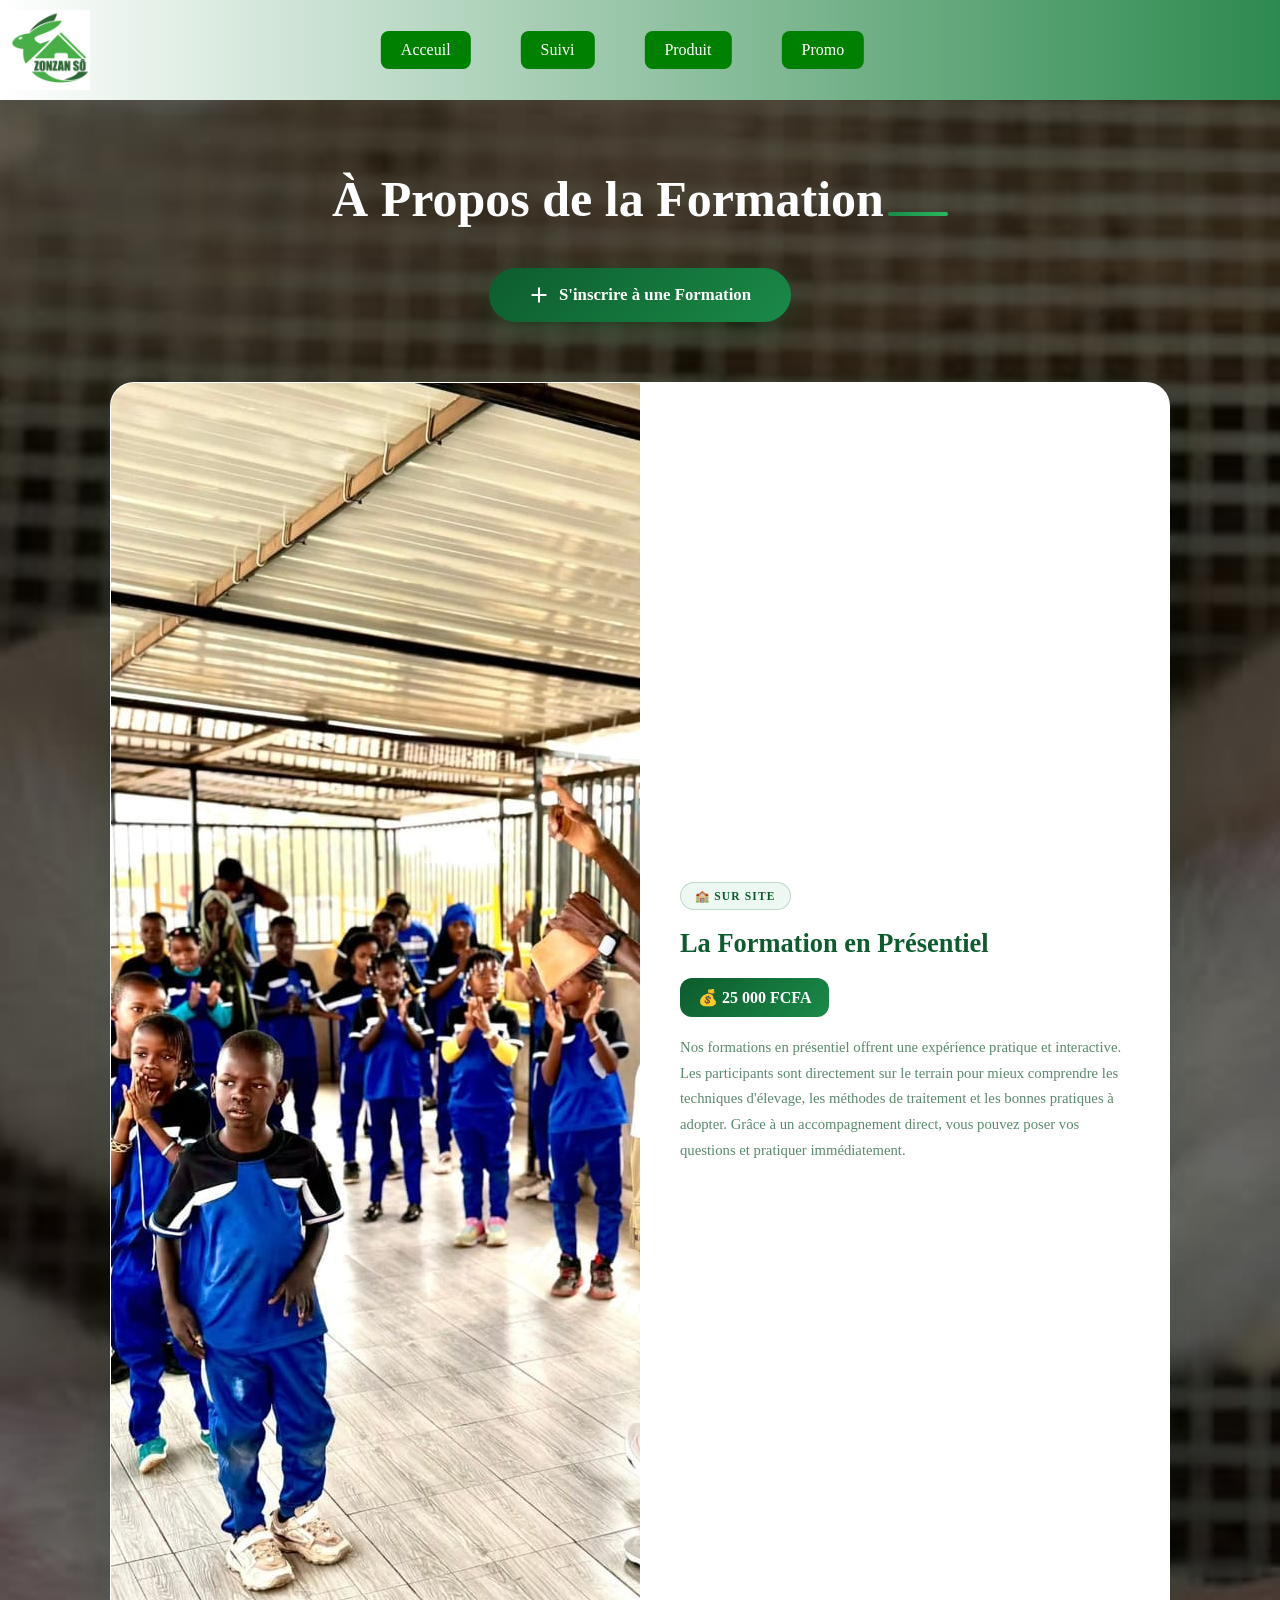
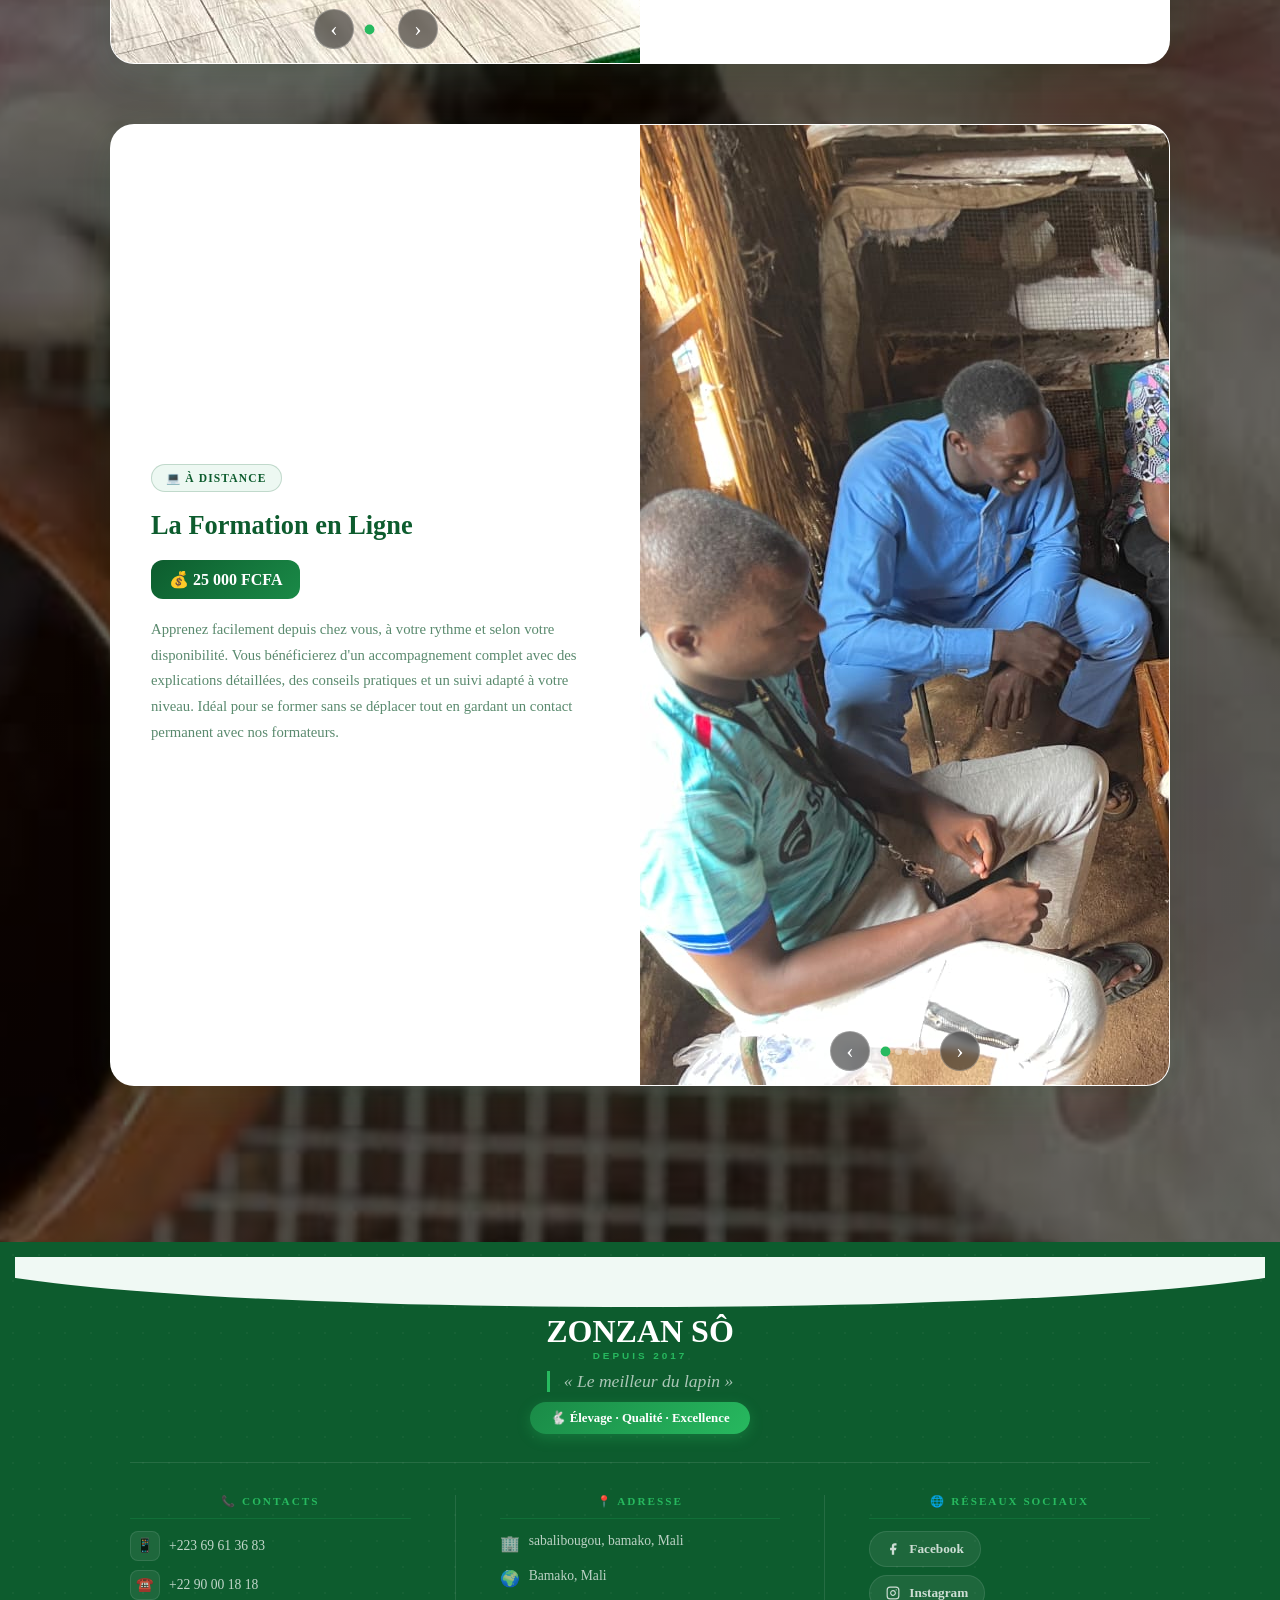
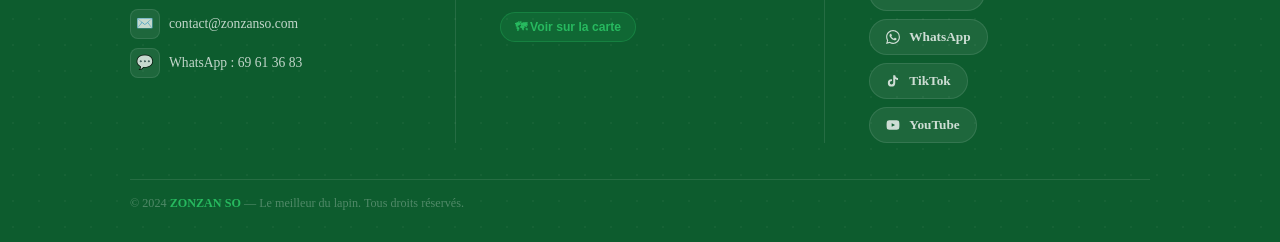
==== formation.html @ 778d381f "Mise à jour du site" ====
<!DOCTYPE html>
<html lang="en">
<head>
    <meta charset="UTF-8">
    <meta name="viewport" content="width=device-width, initial-scale=1.0">
    <title>ZONZAN SÔ</title>
    <link rel="stylesheet" href="formation.css">
</head>
<body>
    <header>
        <img src="logo.jpeg" alt=""  width="80px">
        <nav style="word-spacing: 50px;">
            <a href="index.html">Acceuil</a>
            <a href="suivi.html">Suivi</a>
            <a href="produit.html">Produit</a>
            <a href="promo.html">Promo</a>
        </nav>

    </header>




    <main>
      <div class="page-title">
  <b>À Propos de la Formation</b>
  <div class="underline"></div>
</div>

<!-- BOUTON INSCRIPTION -->
<div class="btn-wrap">
  <button class="btn-main" onclick="openChoice()">
    <svg width="20" height="20" fill="none" viewBox="0 0 24 24" stroke="currentColor" stroke-width="2.5">
      <path stroke-linecap="round" stroke-linejoin="round" d="M12 4v16m8-8H4"/>
    </svg>
    <span>S'inscrire à une Formation</span>
  </button>
</div>

<!-- ══ FORMATIONS ══ -->
<div class="formations">

  <!-- Présentiel -->
  <div class="formation-card">
    <div class="card-slider" data-slider="0">
      <div class="slides">
        <div class="slide"><img src="formation2.jpeg" alt="Formation présentiel 1"></div>
        <div class="slide"><img src="" alt="Formation présentiel 2"></div>

      </div>
      <div class="arrows-bar">
        <button class="arr prev">&#8249;</button>
        <div class="dots"></div>
        <button class="arr next">&#8250;</button>
      </div>
    </div>
    <div class="card-content">
      <span class="card-badge">🏫 Sur site</span>
      <h2 class="card-title">La Formation en Présentiel</h2>
      <div class="card-price">💰 25 000 FCFA</div>
      <p class="card-desc">
        Nos formations en présentiel offrent une expérience pratique et interactive.
        Les participants sont directement sur le terrain pour mieux comprendre les
        techniques d'élevage, les méthodes de traitement et les bonnes pratiques à adopter.
        Grâce à un accompagnement direct, vous pouvez poser vos questions et pratiquer immédiatement.
      </p>
    </div>
  </div>

  <!-- En ligne -->
  <div class="formation-card reverse">
    <div class="card-slider" data-slider="1">
      <div class="slides">
        <div class="slide"><img src="formation3.jpeg" alt="Formation en ligne 1"></div>
        <div class="slide"><img src="formation4.jpeg" alt="Formation en ligne 2"></div>
        <div class="slide"><img src="photo3.jpg" alt="Formation en ligne 3"></div>
        <div class="slide"><img src="photo3.jpg" alt="Formation en ligne 3"></div>
      </div>
      <div class="arrows-bar">
        <button class="arr prev">&#8249;</button>
        <div class="dots"></div>
        <button class="arr next">&#8250;</button>
      </div>
    </div>
    <div class="card-content">
      <span class="card-badge">💻 À distance</span>
      <h2 class="card-title">La Formation en Ligne</h2>
      <div class="card-price">💰 25 000 FCFA</div>
      <p class="card-desc">
        Apprenez facilement depuis chez vous, à votre rythme et selon votre disponibilité.
        Vous bénéficierez d'un accompagnement complet avec des explications détaillées,
        des conseils pratiques et un suivi adapté à votre niveau. Idéal pour se former
        sans se déplacer tout en gardant un contact permanent avec nos formateurs.
      </p>
    </div>
  </div>

</div>

<!-- ══ CHOICE MODAL ══ -->
<div class="overlay" id="choiceOverlay" onclick="bgClose(event,'choiceOverlay')">
  <div class="choice-card">
    <span class="card-icon">🎓</span>
    <h2>Type de Formation</h2>
    <p>Sélectionnez le mode d'apprentissage qui vous convient</p>
    <div class="choice-list">
      <button class="type-btn" onclick="openForm('individuel')">
        <div class="t-icon">👤</div>
        <div class="t-info">
          <strong>Individuel</strong>
          <em>Formation personnalisée 1 à 1</em>
        </div>
        <span class="t-price">50 000 FCFA</span>
      </button>
      <button class="type-btn" onclick="openForm('presentiel')">
        <div class="t-icon">🏫</div>
        <div class="t-info">
          <strong>En Présentiel</strong>
          <em>Formation en salle de classe</em>
        </div>
        <span class="t-price">25 000 FCFA</span>
      </button>
      <button class="type-btn" onclick="openForm('enligne')">
        <div class="t-icon">💻</div>
        <div class="t-info">
          <strong>En Ligne</strong>
          <em>Formation à distance, flexible</em>
        </div>
        <span class="t-price">25 000 FCFA</span>
      </button>
    </div>
  </div>
</div>

<!-- ══ FORM SCREEN ══ -->
<div class="form-screen" id="formScreen">
  <div class="form-wrap">
    <div class="f-header">
      <button class="back-btn" onclick="goBack()">
        <svg width="14" height="14" fill="none" viewBox="0 0 24 24" stroke="currentColor" stroke-width="2.5">
          <path stroke-linecap="round" stroke-linejoin="round" d="M15 19l-7-7 7-7"/>
        </svg>
        Retour
      </button>
      <div class="f-badge" id="fBadge">INDIVIDUEL</div>
      <h2 id="fTitle">Inscription Individuelle</h2>
      <div class="price-box">
        <span class="p-emoji">💰</span>
        <div>
          <div class="p-val" id="fPrice">50 000 FCFA</div>
          <div class="p-lbl">Frais d'inscription à régler</div>
        </div>
      </div>
    </div>

    <div class="sub-section" id="subSection" style="display:none">
      <h4>Choisir le mode de suivi</h4>
      <div class="sub-btns">
        <button class="sub-btn" id="subA" onclick="pickSub('presentiel')">🏫 Présentiel</button>
        <button class="sub-btn" id="subB" onclick="pickSub('enligne')">💻 En ligne</button>
      </div>
    </div>

    <div class="f-body">
      <div class="row2">
        <div class="fg"><label>Nom</label><input type="text" id="fNom" placeholder="Votre nom"></div>
        <div class="fg"><label>Prénom</label><input type="text" id="fPrenom" placeholder="Votre prénom"></div>
      </div>
      <div class="row2">
        <div class="fg"><label>Numéro 1</label><input type="tel" id="fTel1" placeholder="Ex : 07 12 34 56"></div>
        <div class="fg"><label>Numéro 2</label><input type="tel" id="fTel2" placeholder="Ex : 05 98 76 54"></div>
      </div>
      <div class="fg"><label>Quartier</label><input type="text" id="fQuartier" placeholder="Votre quartier de résidence"></div>
      <div class="fg">
        <label>Pièce d'identité</label>
        <div class="file-drop">
          <input type="file" id="fPiece" accept="image/*,.pdf" onchange="showFile(this)">
          <div class="fd-icon">📎</div>
          <p><strong>Cliquez ici</strong> pour joindre votre pièce</p>
          <p>CNI · Passeport · Tout document officiel</p>
          <div class="file-picked" id="pickedName"></div>
        </div>
      </div>
      <div class="divider"></div>
      <div class="fg">
        <label>Mode de Paiement</label>
        <div class="pay-grid">
          <div class="pay-card" onclick="pickPay(this,'Orange Money')">
            <input type="radio" name="pay"><span class="pico">🟠</span><span class="pname">Orange Money</span><div class="pdot"></div>
          </div>
          <div class="pay-card" onclick="pickPay(this,'Wave')">
            <input type="radio" name="pay"><span class="pico">🌊</span><span class="pname">Wave</span><div class="pdot"></div>
          </div>
          <div class="pay-card" onclick="pickPay(this,'Moov Money')">
            <input type="radio" name="pay"><span class="pico">🔵</span><span class="pname">Moov Money</span><div class="pdot"></div>
          </div>
          <div class="pay-card" onclick="pickPay(this,'Bancaire')">
            <input type="radio" name="pay"><span class="pico">🏦</span><span class="pname">Bancaire</span><div class="pdot"></div>
          </div>
        </div>
      </div>
    </div>

    <div class="f-footer">
      <button class="btn-send" onclick="envoyerWA()">
        <svg xmlns="http://www.w3.org/2000/svg" width="22" height="22" viewBox="0 0 24 24" fill="white">
          <path d="M17.472 14.382c-.297-.149-1.758-.867-2.03-.967-.273-.099-.471-.148-.67.15-.197.297-.767.966-.94 1.164-.173.199-.347.223-.644.075-.297-.15-1.255-.463-2.39-1.475-.883-.788-1.48-1.761-1.653-2.059-.173-.297-.018-.458.13-.606.134-.133.298-.347.446-.52.149-.174.198-.298.298-.497.099-.198.05-.371-.025-.52-.075-.149-.669-1.612-.916-2.207-.242-.579-.487-.5-.669-.51-.173-.008-.371-.01-.57-.01-.198 0-.52.074-.792.372-.272.297-1.04 1.016-1.04 2.479 0 1.462 1.065 2.875 1.213 3.074.149.198 2.096 3.2 5.077 4.487.709.306 1.262.489 1.694.625.712.227 1.36.195 1.871.118.571-.085 1.758-.719 2.006-1.413.248-.694.248-1.289.173-1.413-.074-.124-.272-.198-.57-.347"/>
        </svg>
        Envoyer sur WhatsApp
      </button>
      <p class="note">📌 Vérifiez que les informations sont correctes avant d'envoyer.</p>
    </div>
  </div>
</div>
    </main><br></br>






    <!--le footer-->
     <footer>
      <div class="footer-texture"></div>
  <div class="footer-inner">

    <!-- Slogan centré -->
    <div class="footer-brand">
      <div class="brand-name">
        ZONZAN SÔ
        <span>Depuis 2017</span>
      </div>
      <p class="slogan-text">« Le meilleur du lapin »</p>
      <div class="slogan-badge">🐇 Élevage · Qualité · Excellence</div>
    </div>

    <!-- Ligne horizontale : Contact | Adresse | Réseaux -->
    <div class="footer-main">

      <!-- Contacts -->
      <div class="f-col">
        <div class="col-title">📞 Contacts</div>
        <div class="contact-list">
          <a class="contact-item" href="tel:+22669613683">
            <div class="ci-icon">📱</div>+223 69 61 36 83
          </a>
          <a class="contact-item" href="tel:+22607000000">
            <div class="ci-icon">☎️</div>+22 90 00 18 18
          </a>
          <a class="contact-item" href="mailto:contact@zonzanso.com">
            <div class="ci-icon">✉️</div>contact@zonzanso.com
          </a>
          <a class="contact-item" href="https://wa.me/22669613683" target="_blank">
            <div class="ci-icon">💬</div>WhatsApp : 69 61 36 83
          </a>
        </div>
      </div>

      <div class="v-div"></div>

      <!-- Adresse -->
      <div class="f-col">
        <div class="col-title">📍 Adresse</div>
        <div class="addr-list">
          <div class="addr-item">
            <span class="ai-icon">🏢</span>
           sabalibougou, bamako, Mali
          </div>
          <div class="addr-item">
            <span class="ai-icon">🌍</span>
            Bamako, Mali
          </div>
          <div class="addr-item">
            <span class="ai-icon"></span>
            
          </div>
          <a class="map-btn" href="https://maps.google.com" target="_blank">
            🗺 Voir sur la carte
          </a>
        </div>
      </div>

      <div class="v-div"></div>

      <!-- Réseaux sociaux -->
      <div class="f-col">
        <div class="col-title">🌐 Réseaux sociaux</div>
        <div class="social-list">
          <a class="social-btn fb" href="https://facebook.com/ZONZANSO" target="_blank">
            <span class="sico"><svg width="14" height="14" viewBox="0 0 24 24" fill="currentColor"><path d="M18 2h-3a5 5 0 0 0-5 5v3H7v4h3v8h4v-8h3l1-4h-4V7a1 1 0 0 1 1-1h3z"/></svg></span>
            Facebook
          </a>
          <a class="social-btn ig" href="https://instagram.com/ZONZANSO" target="_blank">
            <span class="sico"><svg width="14" height="14" viewBox="0 0 24 24" fill="none" stroke="currentColor" stroke-width="2" stroke-linecap="round" stroke-linejoin="round"><rect x="2" y="2" width="20" height="20" rx="5"/><path d="M16 11.37A4 4 0 1 1 12.63 8 4 4 0 0 1 16 11.37z"/><line x1="17.5" y1="6.5" x2="17.51" y2="6.5"/></svg></span>
            Instagram
          </a>
          <a class="social-btn wa" href="https://wa.me/22369613683" target="_blank">
            <span class="sico"><svg width="14" height="14" viewBox="0 0 24 24" fill="currentColor"><path d="M17.472 14.382c-.297-.149-1.758-.867-2.03-.967-.273-.099-.471-.148-.67.15-.197.297-.767.966-.94 1.164-.173.199-.347.223-.644.075-.297-.15-1.255-.463-2.39-1.475-.883-.788-1.48-1.761-1.653-2.059-.173-.297-.018-.458.13-.606.134-.133.298-.347.446-.52.149-.174.198-.298.298-.497.099-.198.05-.371-.025-.52-.075-.149-.669-1.612-.916-2.207-.242-.579-.487-.5-.669-.51-.173-.008-.371-.01-.57-.01-.198 0-.52.074-.792.372-.272.297-1.04 1.016-1.04 2.479 0 1.462 1.065 2.875 1.213 3.074.149.198 2.096 3.2 5.077 4.487.709.306 1.262.489 1.694.625.712.227 1.36.195 1.871.118.571-.085 1.758-.719 2.006-1.413.248-.694.248-1.289.173-1.413-.074-.124-.272-.198-.57-.347m-5.421 7.403h-.004a9.87 9.87 0 0 1-5.031-1.378l-.361-.214-3.741.982.998-3.648-.235-.374a9.86 9.86 0 0 1-1.51-5.26c.001-5.45 4.436-9.884 9.888-9.884 2.64 0 5.122 1.03 6.988 2.898a9.825 9.825 0 0 1 2.893 6.994c-.003 5.45-4.437 9.884-9.885 9.884m8.413-18.297A11.815 11.815 0 0 0 12.05 0C5.495 0 .16 5.335.157 11.892c0 2.096.547 4.142 1.588 5.945L.057 24l6.305-1.654a11.882 11.882 0 0 0 5.683 1.448h.005c6.554 0 11.89-5.335 11.893-11.893a11.821 11.821 0 0 0-3.48-8.413z"/></svg></span>
            WhatsApp
          </a>
          <a class="social-btn tt" href="https://tiktok.com/@ZONZANSO" target="_blank">
            <span class="sico"><svg width="14" height="14" viewBox="0 0 24 24" fill="currentColor"><path d="M19.59 6.69a4.83 4.83 0 0 1-3.77-4.25V2h-3.45v13.45a2.89 2.89 0 0 1-2.88 2.5 2.89 2.89 0 0 1-2.89-2.89 2.89 2.89 0 0 1 2.89-2.89c.28 0 .54.04.79.1V9.01a6.34 6.34 0 0 0-.79-.05 6.34 6.34 0 0 0-6.34 6.34 6.34 6.34 0 0 0 6.34 6.34 6.34 6.34 0 0 0 6.33-6.34V8.69a8.18 8.18 0 0 0 4.78 1.52V6.75a4.85 4.85 0 0 1-1.01-.06z"/></svg></span>
            TikTok
          </a>
          <a class="social-btn yt" href="https://youtube.com/@ZONZANSO" target="_blank">
            <span class="sico"><svg width="14" height="14" viewBox="0 0 24 24" fill="currentColor"><path d="M22.54 6.42a2.78 2.78 0 0 0-1.95-1.96C18.88 4 12 4 12 4s-6.88 0-8.59.46a2.78 2.78 0 0 0-1.95 1.96A29 29 0 0 0 1 12a29 29 0 0 0 .46 5.58A2.78 2.78 0 0 0 3.41 19.6C5.12 20 12 20 12 20s6.88 0 8.59-.46a2.78 2.78 0 0 0 1.95-1.95A29 29 0 0 0 23 12a29 29 0 0 0-.46-5.58z"/><polygon fill="#0d5c2e" points="9.75 15.02 15.5 12 9.75 8.98 9.75 15.02"/></svg></span>
            YouTube
          </a>
        </div>
      </div>

    </div>

    <!-- Bottom -->
    <div class="footer-bottom">
      <p>© 2024 <strong>ZONZAN SO</strong> — Le meilleur du lapin. Tous droits réservés.</p>
    </div>

  </div>
     </footer>
    <script src="formation.js"></script>
</body>
</html>
---- formation.css ----
header{
    word-spacing: 50px;
    display: flex;
    align-items: center;
    justify-content: space-between;
    background: linear-gradient(270deg, #1a5c2e 0%, #2d8a4e 0%, #ffffff 100%);
    padding: 10px;
    position: sticky;
    position: relative;
    top: 0;
    left: 0;
    width: 100%;
    flex-wrap: wrap;
}
nav {
    position: absolute;
    left: 50%;
    transform: translateX(-50%);
    display: flex;
    gap: 15px;
}
body{
    display: flex;
    flex-direction: column;
    min-height: 100vh;
    background-image: linear-gradient(rgba(0, 0, 0, 0.6), rgba(0, 0, 0, 0.6)), url(fond.jpeg);
    background-repeat: no-repeat;
    background-position: center;
    background-size: cover;
}

main{
    flex: 1; 
    color: white;
}
footer{ 
    background-color: white;
    text-align:center ;
    padding: 15px;
    width: 100%;
}
*{
    margin: 0;
    padding: 0;
    box-sizing: border-box;
}
a{
    text-decoration: none;
    color: inherit;
    word-spacing: normal;  
}
nav a{
    margin-right: 35px;
 background-color: green;
    color: white;
    padding: 10px 20px;
    border-radius: 8px;
    text-decoration: none;
    display: inline-block;
}
nav a:hover{
    background-color:red;
}
b{
    text-align: center;
    margin-top: 50px;
    font-size: 50px;
    color: white;
    font-weight: bold;
}
 


/*la partie body*/
:root {
  --g1: #0d5c2e;
  --g2: #1a8a47;
  --g3: #27b95f;
  --g4: #d4f0e0;
  --g5: #edf8f2;
  --white: #ffffff;
  --text: #0a2e17;
  --muted: #5a8a6e;
  --border: rgba(13,92,46,0.15);
  --shadow: 0 12px 40px rgba(13,92,46,0.13);
  --r: 16px;
}

*, *::before, *::after { box-sizing: border-box; margin: 0; padding: 0; }






.page-title {
  text-align: center;
  padding: 50px 20px 10px;
}
.page-title h1 {
  font-size: clamp(1.8rem, 4vw, 2.8rem);
  font-weight: 900;
  color: var(--g1);
  letter-spacing: -0.02em;
}
.page-title .underline {
  display: inline-block;
  width: 60px;
  height: 4px;
  background: linear-gradient(90deg, var(--g2), var(--g3));
  border-radius: 2px;
  margin-top: 12px;
}


.btn-wrap {
  text-align: center;
  padding: 30px 20px 10px;
}
.btn-main {
  display: inline-flex;
  align-items: center;
  gap: 10px;
  background: linear-gradient(135deg, var(--g1), var(--g2));
  color: var(--white);
  font-size: 1.05rem;
  font-weight: 700;
  padding: 17px 40px;
  border: none;
  border-radius: 100px;
  cursor: pointer;
  box-shadow: 0 8px 28px rgba(13,92,46,0.35);
  transition: transform 0.22s, box-shadow 0.22s;
  position: relative;
  overflow: hidden;
  font-family: inherit;
}
.btn-main::after {
  content: '';
  position: absolute; inset: 0;
  background: linear-gradient(135deg, var(--g2), var(--g3));
  opacity: 0;
  transition: opacity 0.22s;
}
.btn-main:hover {
   transform: translateY(-3px); 
   box-shadow: 0 16px 40px rgba(13,92,46,0.40);
   }
.btn-main:hover::after { 
  opacity: 1;
}
.btn-main span, .btn-main svg { 
  position: relative; 
  z-index: 1; 
}


.formations {
  max-width: 1100px;
  margin: 0 auto;
  padding: 50px 20px 80px;
  display: flex;
  flex-direction: column;
  gap: 60px;
}

.formation-card {
  background: var(--white);
  border-radius: 24px;
  border: 1px solid var(--border);
  box-shadow: var(--shadow);
  display: grid;
  grid-template-columns: 1fr 1fr;
  overflow: hidden;
  transition: box-shadow 0.3s;
}
.formation-card:hover {
  box-shadow: 0 24px 60px rgba(13,92,46,0.18);
}
.formation-card.reverse {
  direction: rtl;
}
.formation-card.reverse > * {
  direction: ltr;
}


.card-slider {
  position: relative;
  background: #071a10;
  overflow: hidden;
}
.slides {
  display: flex;
  transition: transform 0.5s cubic-bezier(.4,0,.2,1);
}
.slide {
  min-width: 100%;
  flex-shrink: 0;
}
.slide img {
  width: 100%;
  height: auto;
  display: block;
}
.arrows-bar {
  position: absolute;
  bottom: 14px;
  left: 50%;
  transform: translateX(-50%);
  display: flex;
  align-items: center;
  gap: 12px;
  z-index: 5;
}
.arr {
  background: rgba(0,0,0,0.5);
  border: 1px solid rgba(255,255,255,0.25);
  color: #fff;
  border-radius: 50%;
  width: 40px; height: 40px;
  font-size: 22px;
  cursor: pointer;
  display: flex;
  align-items: center;
  justify-content: center;
  transition: background 0.2s;
  backdrop-filter: blur(4px);
  font-family: inherit;
}
.arr:hover {
   background: var(--g2); 
   border-color: var(--g3); 
  }
.dots { 
  display: flex; 
  gap: 6px;
   align-items: center; 
  }
.dot {
  width: 7px; 
  height: 7px;
  border-radius: 50%;
  background: rgba(255,255,255,0.4);
  transition: background 0.2s, transform 0.2s;
}
.dot.active {
   background: var(--g3); 
   transform: scale(1.4); 
  }


.card-content {
  padding: 44px 40px;
  display: flex;
  flex-direction: column;
  justify-content: center;
  gap: 18px;
}

.card-badge {
  display: inline-flex;
  align-items: center;
  gap: 7px;
  background: var(--g5);
  border: 1px solid rgba(13,92,46,0.2);
  color: var(--g1);
  font-size: 0.72rem;
  font-weight: 800;
  letter-spacing: 0.1em;
  text-transform: uppercase;
  padding: 6px 14px;
  border-radius: 100px;
  width: fit-content;
}

.card-title {
  font-size: clamp(1.2rem, 2.5vw, 1.65rem);
  font-weight: 900;
  color: var(--g1);
  line-height: 1.2;
}

.card-price {
  display: inline-flex;
  align-items: center;
  gap: 8px;
  background: linear-gradient(135deg, var(--g1), var(--g2));
  color: var(--white);
  font-size: 1rem;
  font-weight: 800;
  padding: 10px 18px;
  border-radius: 12px;
  width: fit-content;
}

.card-desc {
  font-size: 0.92rem;
  color: var(--muted);
  line-height: 1.75;
}


.overlay {
  display: none;
  position: fixed; inset: 0;
  background: rgba(5,25,12,0.6);
  backdrop-filter: blur(8px);
  z-index: 100;
  align-items: center;
  justify-content: center;
  padding: 20px;
}
.overlay.active {
   display: flex;
    animation: fadeIn 0.25s ease; 
  }

@keyframes fadeIn {
   from{opacity:0} to{opacity:1} 
  }
@keyframes popUp {
  from{opacity:0;transform:scale(0.92) translateY(20px)}
  to{opacity:1;transform:scale(1) translateY(0)}
}

.choice-card {
  background: var(--white);
  border-radius: 28px;
  padding: 44px 36px;
  max-width: 500px; width: 100%;
  text-align: center;
  box-shadow: var(--shadow);
  border: 1.5px solid var(--border);
  animation: popUp 0.32s ease;
}
.choice-card .card-icon { 
  font-size: 2.4rem;
   margin-bottom: 14px;
    display: block;
   }
.choice-card h2 {
  font-size: 1.7rem; 
  color: var(--g1);
  margin-bottom: 8px;
   font-weight: 800;
}
.choice-card > p { 
  color: var(--muted);
   font-size: 0.92rem;
    margin-bottom: 32px;
   }

.choice-list { 
  display: flex;
   flex-direction: column;
    gap: 14px; 
  }

.type-btn {
  display: flex;
   align-items: center; 
   gap: 16px;
  background: var(--g5);
   border: 2px solid var(--border);
  border-radius: var(--r); 
  padding: 18px 20px;
  cursor: pointer;
   text-align: left;
  transition: border-color 0.2s, background 0.2s, transform 0.18s, box-shadow 0.18s;
  color: var(--text); 
  width: 100%;
  font-family: inherit;
}
.type-btn:hover {
  border-color: var(--g2);
   background: var(--g4);
  transform: translateX(6px);
  box-shadow: 0 4px 16px rgba(13,92,46,0.10);
}
.type-btn .t-icon {
  width: 48px; height: 48px; 
  border-radius: 12px;
   flex-shrink: 0;
  background: linear-gradient(135deg, var(--g1), var(--g3));
  display: flex; 
  align-items: center; 
  justify-content: center; 
  font-size: 1.4rem;
}
.type-btn .t-info { 
  flex: 1;
 }
.type-btn .t-info strong { 
  display: block;
   font-size: 0.98rem;
    font-weight: 700; 
    color: var(--text); 
  }
.type-btn .t-info em {
   font-style: normal; 
   font-size: 0.8rem; 
   color: var(--muted); 
   margin-top: 3px; 
   display: block; 
  }
.type-btn .t-price { 
  font-weight: 800; 
  font-size: 0.9rem; 
  color: var(--g1); 
  white-space: nowrap;
 }


.form-screen {
  display: none;
  position: fixed;
   inset: 0;
  background: rgba(5,25,12,0.6);
  backdrop-filter: blur(8px);
  z-index: 200;
  overflow-y: auto;
  padding: 24px 16px 60px;
}
.form-screen.active {
   display: block; 
   animation: fadeIn 0.25s ease;
   }

.form-wrap {
  background: var(--white);
  border-radius: 28px;
  max-width: 580px;
   margin: 0 auto;
  overflow: hidden;
  box-shadow: var(--shadow);
  border: 1.5px solid var(--border);
  animation: popUp 0.32s ease;
}

.f-header {
  background: linear-gradient(135deg, var(--g1) 0%, var(--g2) 100%);
  padding: 30px 32px 26px;
  position: relative;
}
.back-btn {
  position: absolute; 
  top: 18px; 
  left: 18px;
  background: rgba(255,255,255,0.18);
  border: 1.5px solid rgba(255,255,255,0.35);
  color: var(--white);
   cursor: pointer; 
   border-radius: 10px;
  display: flex;
   align-items: center;
    gap: 5px;
  font-size: 0.82rem; 
  font-weight: 600;
  padding: 7px 13px;
   transition: background 0.2s;
  font-family: inherit;
}
.back-btn:hover {
   background: rgba(255,255,255,0.30);
   }

.f-badge {
  display: inline-block; 
  margin-top: 34px;
   margin-bottom: 10px;
  background: rgba(255,255,255,0.22); 
  border: 1.5px solid rgba(255,255,255,0.40);
  color: var(--white); 
  font-size: 9.5px; 
  font-weight: 800;
  letter-spacing: 2.5px;
   text-transform: uppercase;
  padding: 5px 14px;
   border-radius: 100px;
}
.f-header h2 {
   font-size: 1.7rem;
    color: var(--white); 
    font-weight: 800; 
  }

.price-box {
  display: flex;
   align-items: center; 
   gap: 14px;
  background: rgba(255,255,255,0.14); 
  border: 1.5px solid rgba(255,255,255,0.28);
  border-radius: 14px; 
  padding: 14px 18px;
   margin-top: 18px;
}
.price-box .p-emoji { 
  font-size: 1.6rem; 
}
.price-box .p-val { 
  font-size: 1.5rem; 
  font-weight: 800;
   color: var(--white);
    line-height: 1; 
  }
.price-box .p-lbl {
   font-size: 0.78rem; 
   color: rgba(255,255,255,0.72); 
   margin-top: 3px; 
  }

.sub-section { 
  padding: 22px 32px 0; 
}
.sub-section h4 {
  font-size: 0.75rem; 
  font-weight: 800; 
  letter-spacing: 2px;
  text-transform: uppercase; 
  color: var(--g1); 
  margin-bottom: 12px;
}
.sub-btns { 
  display: flex; 
  gap: 10px; 
}
.sub-btn {
  flex: 1; 
  background: var(--g5);
   border: 2px solid var(--border);
  border-radius: 12px; 
  padding: 13px;
   text-align: center;
  font-size: 0.88rem; 
  font-weight: 600;
  color: var(--text); 
  cursor: pointer; 
  transition: all 0.2s;
  font-family: inherit;
}
.sub-btn:hover, .sub-btn.active {
   border-color: var(--g2); 
   background: var(--g4); 
   color: var(--g1);
   }

.f-body { 
  padding: 26px 32px 0;
   display: flex;
    flex-direction: column;
     gap: 18px;
     }

.row2 { 
  display: grid; 
  grid-template-columns: 1fr 1fr; 
  gap: 14px; 
}
@media(max-width:480px){
  .row2 { grid-template-columns: 1fr; }
  .f-header,.f-body,.sub-section,.f-footer { padding-left: 20px; padding-right: 20px; }
}

.fg { 
  display: flex; 
  flex-direction: column;
   gap: 7px; 
  }
.fg label {
  font-size: 0.75rem;
   font-weight: 800; 
   letter-spacing: 1.2px;
  text-transform: uppercase; 
  color: var(--g1);
}
.fg input {
  background: var(--g5);
   border: 2px solid var(--border);
  border-radius: 12px;
   padding: 13px 16px; 
   width: 100%;
  font-size: 0.94rem; 
  color: var(--text);
  outline: none; 
  transition: border-color 0.2s, box-shadow 0.2s;
  font-family: inherit;
}
.fg input:focus {
   border-color: var(--g2); 
   box-shadow: 0 0 0 4px rgba(27,138,71,0.10); }
.fg input::placeholder {
   color: #b0ccba; 
  }

.file-drop {
  background: var(--g5);
   border: 2px dashed rgba(13,92,46,0.28);
  border-radius: 14px;
   padding: 26px;
    text-align: center;
  cursor: pointer;
   position: relative;
  transition: border-color 0.2s, background 0.2s;
}
.file-drop:hover {
   border-color: var(--g2); 
   background: var(--g4); }
.file-drop input[type=file] { 
  position: absolute;
   inset: 0; 
   opacity: 0;
    cursor: pointer;
     width: 100%;
      height: 100%;
     }
.file-drop .fd-icon { 
  font-size: 2rem;
   margin-bottom: 8px;
   }
.file-drop p {
   font-size: 0.86rem;
    color: var(--muted);
   }
.file-drop strong { 
  color: var(--g1); 
}
.file-picked {
   display: none;
    font-size: 0.82rem; 
    color: var(--g2);
     margin-top: 6px;
      font-weight: 600;
     }

.divider {
   height: 1px;
    background: linear-gradient(90deg, transparent, var(--border), transparent); 
  }

.pay-grid {
   display: grid;
    grid-template-columns: 1fr 1fr; 
    gap: 10px;
   }
.pay-card {
  display: flex; 
  align-items: center; 
  gap: 10px;
  background: var(--g5);
   border: 2px solid var(--border);
  border-radius: 12px;
   padding: 13px 14px; 
   cursor: pointer;
  transition: border-color 0.2s, background 0.2s;
}
.pay-card:hover, .pay-card.active { 
  border-color: var(--g2);
   background: var(--g4);
   }
.pay-card input[type=radio] { 
  display: none;
 }
.pay-card .pico { 
  font-size: 1.2rem; 
}
.pay-card .pname { 
  font-size: 0.86rem; 
  font-weight: 600; 
  color: var(--text); 
  flex: 1;
 }
.pay-card .pdot {
  width: 17px; 
  height: 17px; 
  border-radius: 50%;
  border: 2px solid #b5d4c2; 
  transition: all 0.2s;
  display: flex; 
  align-items: center;
   justify-content: center;
    flex-shrink: 0;
}
.pay-card.active .pdot {
   border-color: var(--g1);
    background: var(--g1); }
.pay-card.active .pdot::after {
   content:'';
    width:6px; 
    height:6px; 
    background:#fff; 
    border-radius:50%;
   }

.f-footer { 
  padding: 26px 32px 32px; 
}
.btn-send {
  width: 100%; 
  display: flex;
   align-items: center;
    justify-content: center;
     gap: 12px;
  background: linear-gradient(135deg, #1db954, #128C7E);
  color: var(--white); 
  border: none;
   border-radius: 100px;
  font-size: 1.05rem; 
  font-weight: 800;
  padding: 18px 32px; 
  cursor: pointer;
   letter-spacing: 0.3px;
  box-shadow: 0 8px 28px rgba(29,185,84,0.30);
  transition: transform 0.2s, box-shadow 0.2s;
  font-family: inherit;
}
.btn-send:hover {
   transform: translateY(-2px);
    box-shadow: 0 14px 36px rgba(29,185,84,0.38); 
  }
.note {
  text-align: center;
   margin-top: 14px;
    margin-bottom: 4px;
  font-size: 0.77rem;
   color: var(--muted);
}


@media(max-width: 750px) {
  .formation-card, .formation-card.reverse {
    grid-template-columns: 1fr;
    direction: ltr;
  }
}






      /*le footer*/
  *, *::before, *::after { 
    box-sizing: border-box; 
    margin: 0; 
    padding: 0;
   }
    :root {
      --g1: #0d5c2e; --g2: #1a8a47; --g3: #27b95f;
      --white: #ffffff;
      --border: rgba(255,255,255,0.10);
    }
     body {
     display: flex;
    align-items: center;
    justify-content: center;
    flex-wrap: wrap;
    gap: 20px;
    }

    footer {
      background: var(--g1);
      position: relative;
      overflow: hidden;
    }
    footer::before {
      content: '';
      display: block; 
      width: 100%;
       height: 50px;
      background: #f0f9f4;
      clip-path: ellipse(55% 100% at 50% 0%);
    }
    .footer-texture {
      position: absolute; 
      inset: 0;
      background-image: radial-gradient(rgba(255,255,255,0.035) 1px, transparent 1px);
      background-size: 26px 26px;
      pointer-events: none;
    }
    .footer-inner {
      max-width: 1100px;
      margin: 0 auto;
      padding: 0 40px;
      position: relative; 
      z-index: 1;
    }

    
    .footer-brand {
      text-align: center;
      padding: 8px 0 28px;
      border-bottom: 1px solid var(--border);
      display: flex;
      flex-direction: column;
      align-items: center;
      gap: 10px;
    }
    .brand-name {
      font-family: 'Cormorant Garamond', serif;
      font-size: 2rem; 
      font-weight: 700;
      color: var(--white); 
      line-height: 1;
    }
    .brand-name span {
      display: block;
       font-size: 0.62rem;
      font-family: 'Nunito', sans-serif; 
      font-weight: 700;
      letter-spacing: 3px; 
      text-transform: uppercase;
      color: var(--g3); 
      margin-top: 4px;
    }
    .slogan-text {
      font-family: 'Cormorant Garamond', serif;
       font-style: italic;
      font-size: 1.1rem;
       color: rgba(255,255,255,0.65);
      border-left: 3px solid var(--g3); 
      padding-left: 14px;
    }
    .slogan-badge {
      display: inline-flex;
       align-items: center; 
       gap: 7px;
      background: linear-gradient(135deg, var(--g2), var(--g3));
      color: var(--white); 
      font-size: 0.8rem; 
      font-weight: 800;
      padding: 8px 20px; 
      border-radius: 100px;
      box-shadow: 0 4px 14px rgba(39,185,95,0.30);
    }

    
    .footer-main {
      display: flex;
      flex-direction: row;
      align-items: flex-start;
      justify-content: space-between;
      padding: 32px 0 36px;
      border-bottom: 1px solid var(--border);
      gap: 0;
    }

   
    .v-div {
      width: 1px;
      align-self: stretch;
      background: var(--border);
      flex-shrink: 0;
      margin: 0 44px;
    }

    
    .f-col {
      flex: 1;
      display: flex;
      flex-direction: column;
      gap: 12px;
      min-width: 0;
    }

    .col-title {
      font-size: 0.7rem;
       font-weight: 800;
      letter-spacing: 2px; 
      text-transform: uppercase;
      color: var(--g3);
      padding-bottom: 10px;
      border-bottom: 1px solid rgba(39,185,95,0.20);
      white-space: nowrap;
    }

    /* Contacts */
    .contact-list { 
      display: flex; 
      flex-direction: column; 
      gap: 9px;
     }
    .contact-item {
      display: flex;
       align-items: center; 
       gap: 9px;
      text-decoration: none;
      color: rgba(255,255,255,0.75);
      font-size: 0.85rem; 
      font-weight: 500;
      transition: color 0.18s, transform 0.18s;
      white-space: nowrap;
    }
    .contact-item:hover { 
      color: var(--g3);
       transform: translateX(4px); 
      }
    .ci-icon {
      width: 30px; 
      height: 30px; 
      border-radius: 8px;
      background: rgba(255,255,255,0.07);
      border: 1px solid var(--border);
      display: flex; 
      align-items: center; 
      justify-content: center;
      font-size: 0.88rem;
       flex-shrink: 0;
      transition: background 0.18s;
    }
    .contact-item:hover .ci-icon {
       background: rgba(39,185,95,0.18);
        border-color: rgba(39,185,95,0.35); 
      }

    /* Adresse */
    .addr-list { 
      display: flex; 
      flex-direction: column; 
      gap: 10px; }
    .addr-item {
      display: flex;
       align-items: flex-start;
        gap: 9px;
      color: rgba(255,255,255,0.72); 
      font-size: 0.85rem; 
      line-height: 1.5;
    }
    .addr-item .ai-icon { 
      font-size: 1rem; 
      margin-top: 1px; 
      flex-shrink: 0; }
    .map-btn {
      display: inline-flex; 
      align-items: center; 
      gap: 6px;
      background: rgba(39,185,95,0.13);
      border: 1px solid rgba(39,185,95,0.32);
      color: var(--g3); 
      font-family: 'Nunito',sans-serif;
      font-size: 0.76rem; 
      font-weight: 700;
      padding: 7px 14px; 
      border-radius: 100px;
      text-decoration: none; 
      width: fit-content;
      transition: background 0.2s, color 0.2s;
    }
    .map-btn:hover {
       background: var(--g3); 
       color: var(--g1); 
      }

    /* Réseaux sociaux */
    .social-list {
       display: flex; 
       flex-direction: column; 
       gap: 8px; }
    .social-btn {
      display: inline-flex; 
      align-items: center; 
      gap: 9px;
      background: rgba(255,255,255,0.07);
      border: 1px solid var(--border);
      color: rgba(255,255,255,0.78);
      text-decoration: none;
      padding: 9px 16px; 
      border-radius: 100px;
      font-size: 0.83rem; 
      font-weight: 700;
      width: fit-content;
      white-space: nowrap;
      transition: transform 0.18s, background 0.18s, color 0.18s, border-color 0.18s;
    }
    .social-btn:hover { 
      transform: translateX(4px); 
      color: var(--white); }
    .social-btn .sico { 
      display: flex; 
      align-items: center; 
    }
    .social-btn.fb:hover {
       background:#1877f2; 
       border-color:#1877f2; 
      }
    .social-btn.ig:hover { 
      background:linear-gradient(135deg,#f09433,#e6683c,#dc2743,#cc2366);
       border-color:transparent;
       }
    .social-btn.wa:hover { 
      background:#25d366; border-color:#25d366;
    }
    .social-btn.tt:hover { 
      background:#111; border-color:#69c9d0; 
    }
    .social-btn.yt:hover { 
      background:#ff0000; 
      border-color:#ff0000;
     }

    /* ===== BOTTOM ===== */
    .footer-bottom {
      display: flex;
       align-items: center;
      justify-content: space-between; 
      flex-wrap: wrap;
      gap: 8px;
       padding: 16px 0;
    }
    .footer-bottom p { 
      font-size: 0.76rem; 
      color: rgba(255,255,255,0.28); }
    .footer-bottom strong { 
      color: var(--g3);
     }

    /* ===== RESPONSIVE ===== */
    @media (max-width: 768px) {
      .footer-main { flex-direction: column; gap: 28px; }
      .v-div { display: none; }
      .footer-inner { padding: 0 20px; }
    }
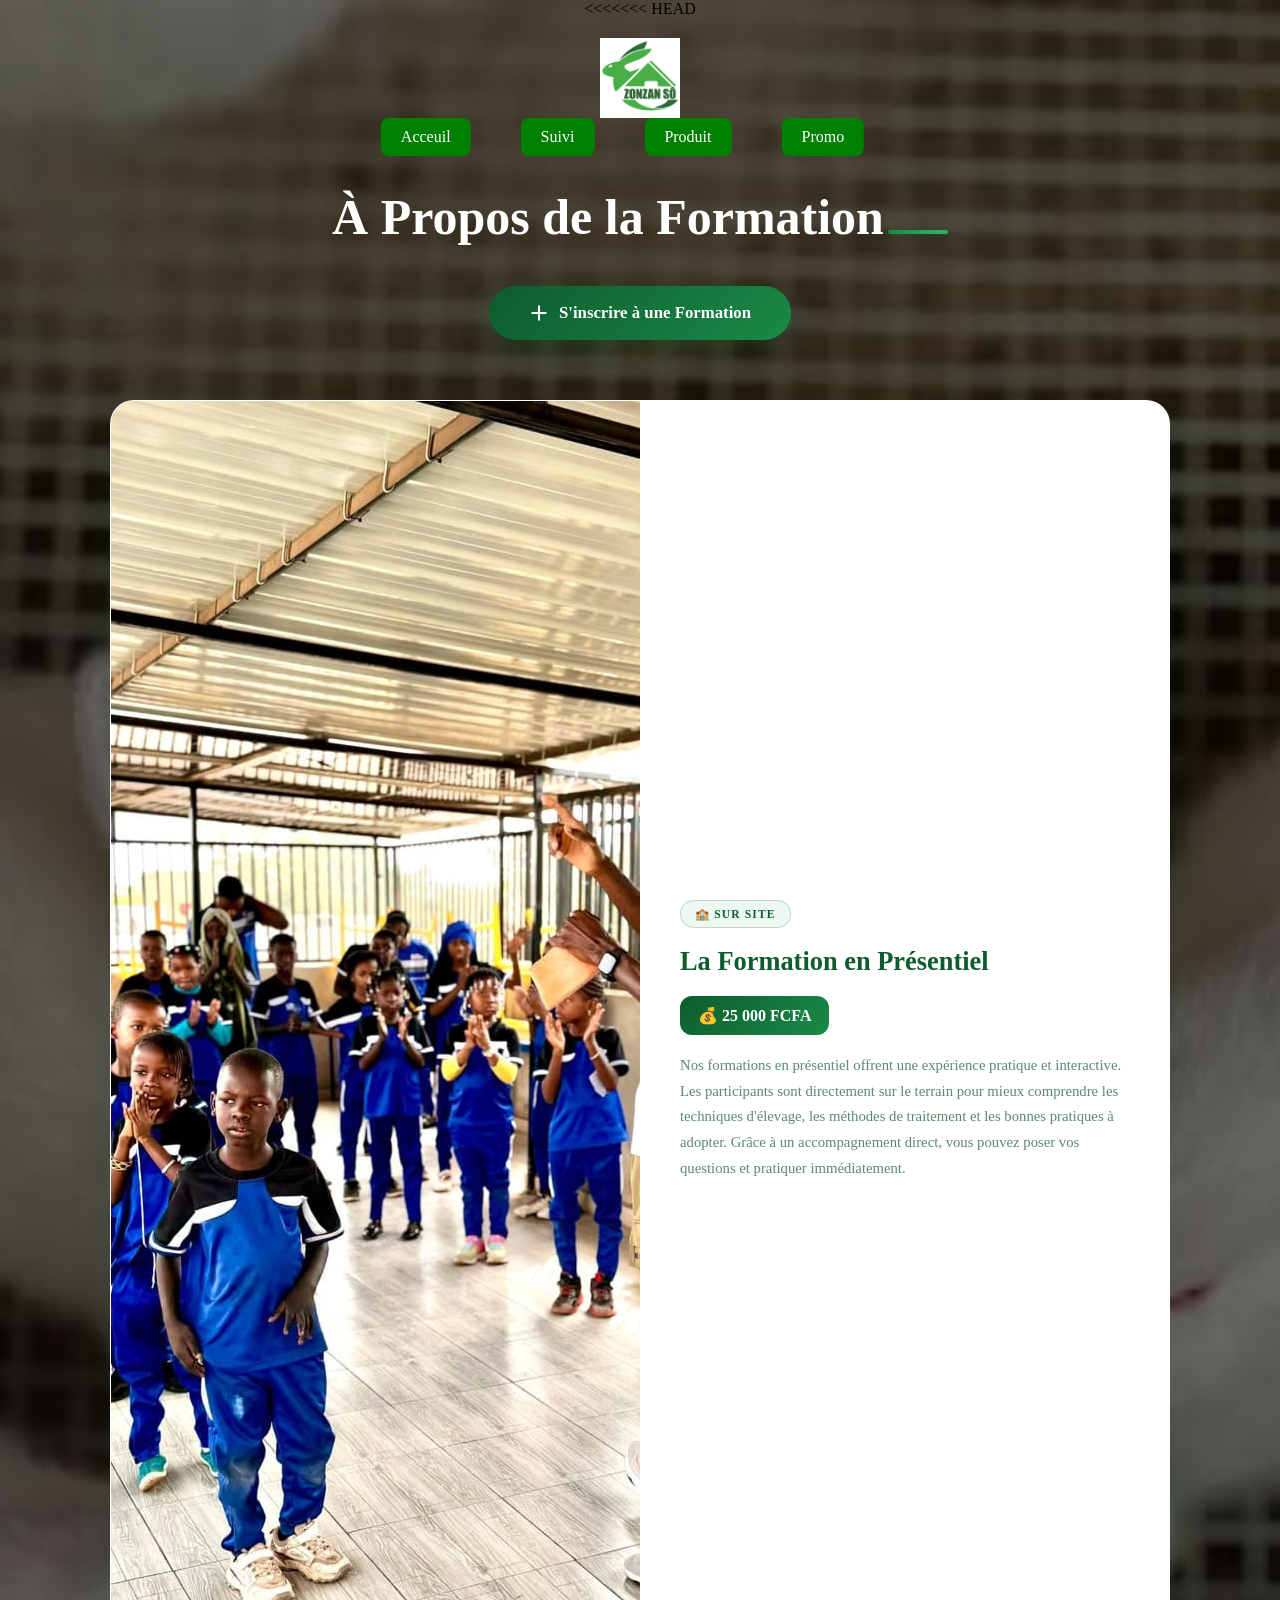
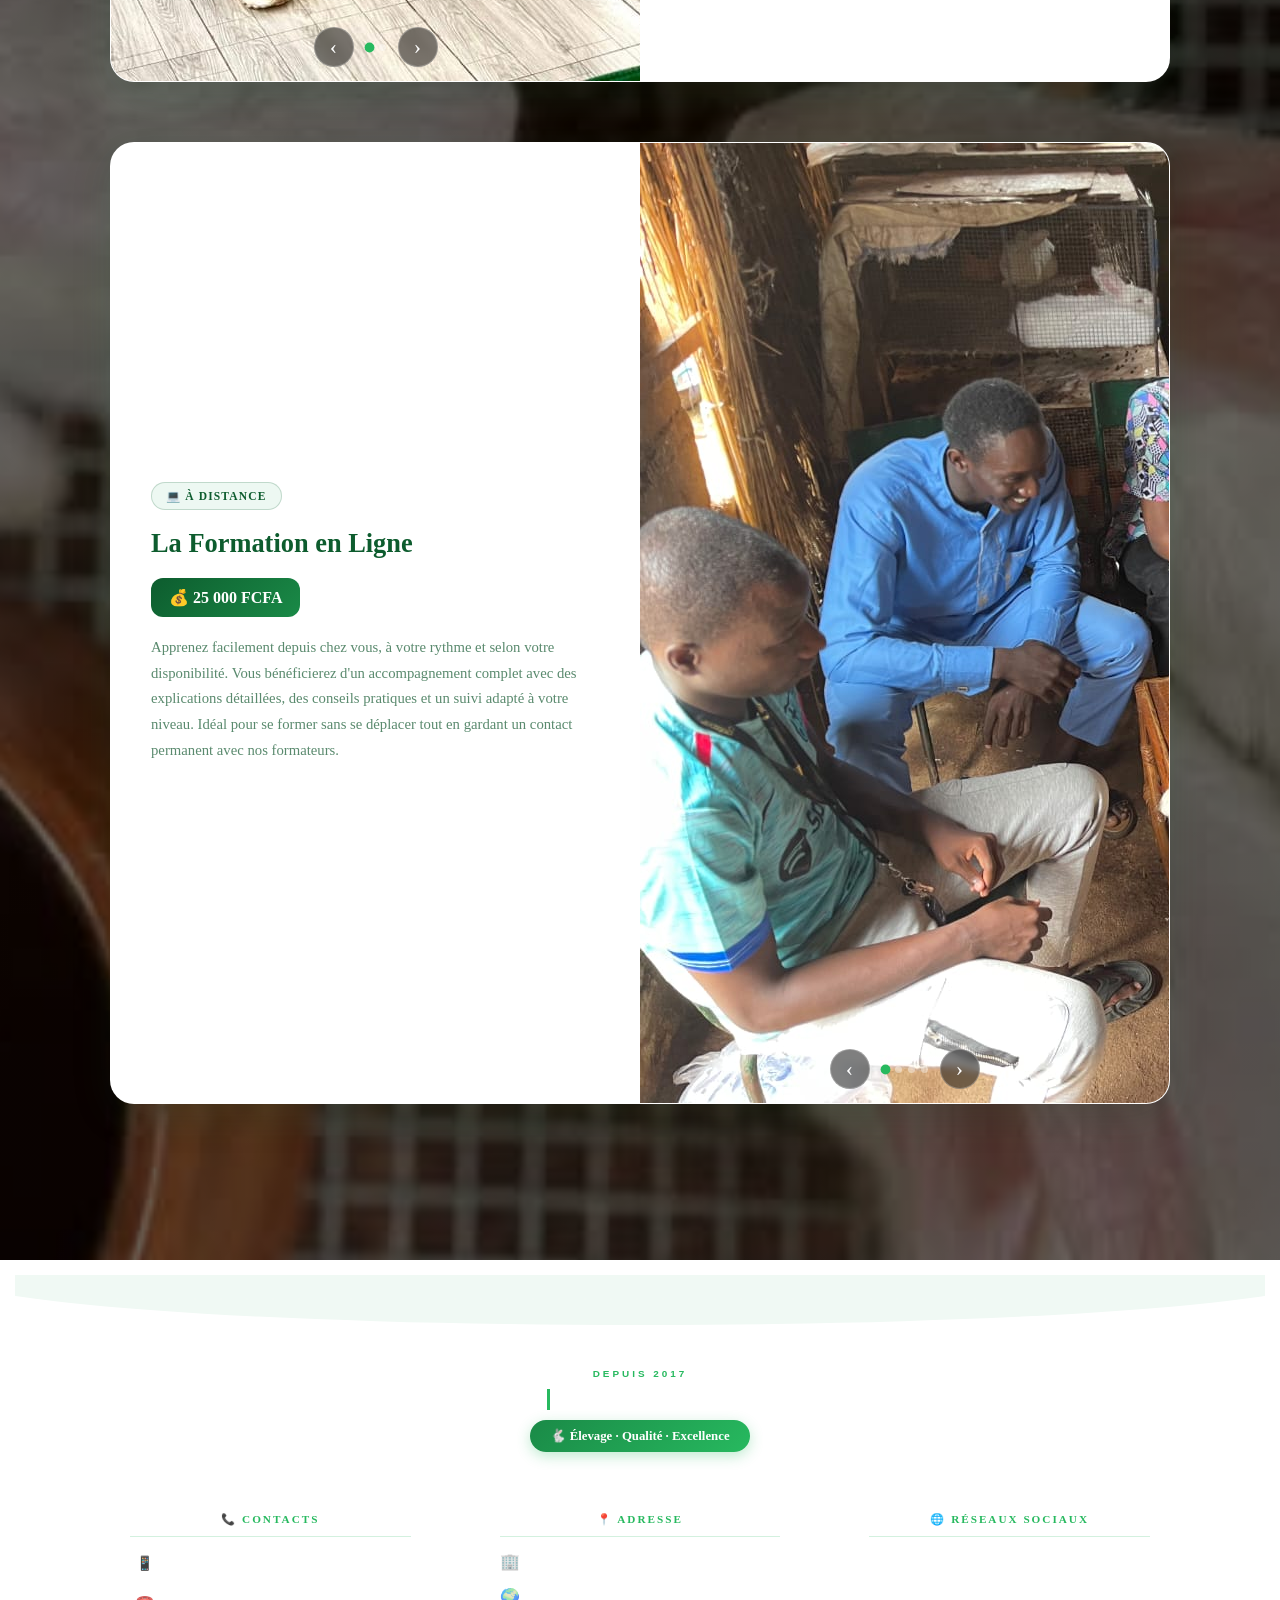
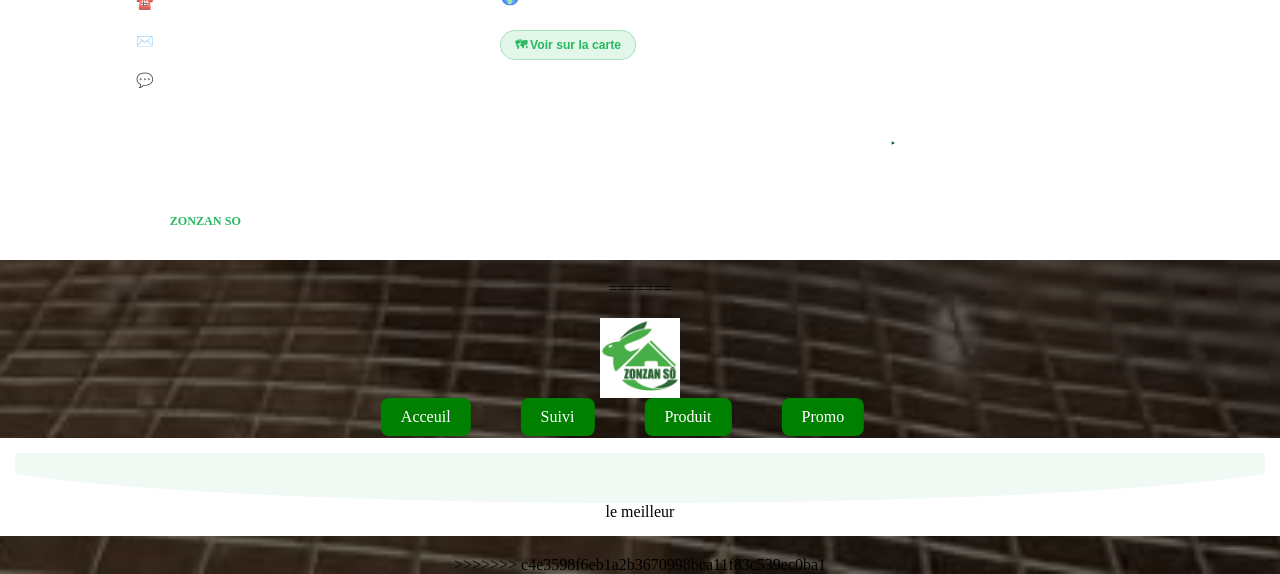
==== commit 713b1e30: "Mise à jour du site" ====
--- a/formation.html
+++ b/formation.html
@@ -1,3 +1,4 @@
+<<<<<<< HEAD
 <!DOCTYPE html>
 <html lang="en">
 <head>
@@ -320,4 +321,28 @@
      </footer>
     <script src="formation.js"></script>
 </body>
+=======
+<!DOCTYPE html>
+<html lang="en">
+<head>
+    <meta charset="UTF-8">
+    <meta name="viewport" content="width=device-width, initial-scale=1.0">
+    <title>ZONZAN SO</title>
+    <link rel="stylesheet" href="formation.css">
+</head>
+<body>
+    <header>
+        <img src="logo.jpeg" alt=""  width="80px">
+        <nav>
+            <a href="index.html">Acceuil</a>
+            <a href="suivi.html">Suivi</a>
+            <a href="produit.html">Produit</a>
+            <a href="promo.html">Promo</a>
+        </nav>
+    </header>
+    <main></main>
+     <footer>le meilleur</footer>
+    <script src="formation.js"></script>
+</body>
+>>>>>>> c4e3598f6eb1a2b3670998bca11f83c539ec0ba1
 </html>
--- a/formation.css
+++ b/formation.css
@@ -1,3 +1,4 @@
+<<<<<<< HEAD
 header{
     word-spacing: 50px;
     display: flex;
@@ -1019,4 +1020,49 @@
       .footer-main { flex-direction: column; gap: 28px; }
       .v-div { display: none; }
       .footer-inner { padding: 0 20px; }
-    }+    }
+=======
+header{
+    word-spacing: 50px;
+    display: flex;
+    align-items: center;
+    justify-content: space-between;
+    background-color: white;
+    padding: 10px;
+    position: sticky;
+    top: 0;
+    position: relative;
+}
+nav {
+    position: absolute;
+    left: 50%;
+    transform: translateX(-50%);
+    display: flex;
+    gap: 15px;
+}
+body{
+    display: flex;
+    flex-direction: column;
+    min-height: 100vh;
+    background-image: linear-gradient(rgba(0, 0, 0, 0.6), rgba(0, 0, 0, 0.6)), url(fond.jpeg);
+    background-repeat: no-repeat;
+    background-position: center;
+    background-size: cover;
+}
+
+main{
+    flex: 1; 
+    color: white;
+}
+footer{
+    
+    background-color: white;
+    text-align:center ;
+    padding: 15px;
+}
+*{
+    margin: 0;
+    padding: 0;
+    box-sizing: border-box;
+}
+>>>>>>> c4e3598f6eb1a2b3670998bca11f83c539ec0ba1
--- a/formation.css
+++ b/formation.css
@@ -1,3 +1,4 @@
+<<<<<<< HEAD
 header{
     word-spacing: 50px;
     display: flex;
@@ -1019,4 +1020,49 @@
       .footer-main { flex-direction: column; gap: 28px; }
       .v-div { display: none; }
       .footer-inner { padding: 0 20px; }
-    }+    }
+=======
+header{
+    word-spacing: 50px;
+    display: flex;
+    align-items: center;
+    justify-content: space-between;
+    background-color: white;
+    padding: 10px;
+    position: sticky;
+    top: 0;
+    position: relative;
+}
+nav {
+    position: absolute;
+    left: 50%;
+    transform: translateX(-50%);
+    display: flex;
+    gap: 15px;
+}
+body{
+    display: flex;
+    flex-direction: column;
+    min-height: 100vh;
+    background-image: linear-gradient(rgba(0, 0, 0, 0.6), rgba(0, 0, 0, 0.6)), url(fond.jpeg);
+    background-repeat: no-repeat;
+    background-position: center;
+    background-size: cover;
+}
+
+main{
+    flex: 1; 
+    color: white;
+}
+footer{
+    
+    background-color: white;
+    text-align:center ;
+    padding: 15px;
+}
+*{
+    margin: 0;
+    padding: 0;
+    box-sizing: border-box;
+}
+>>>>>>> c4e3598f6eb1a2b3670998bca11f83c539ec0ba1
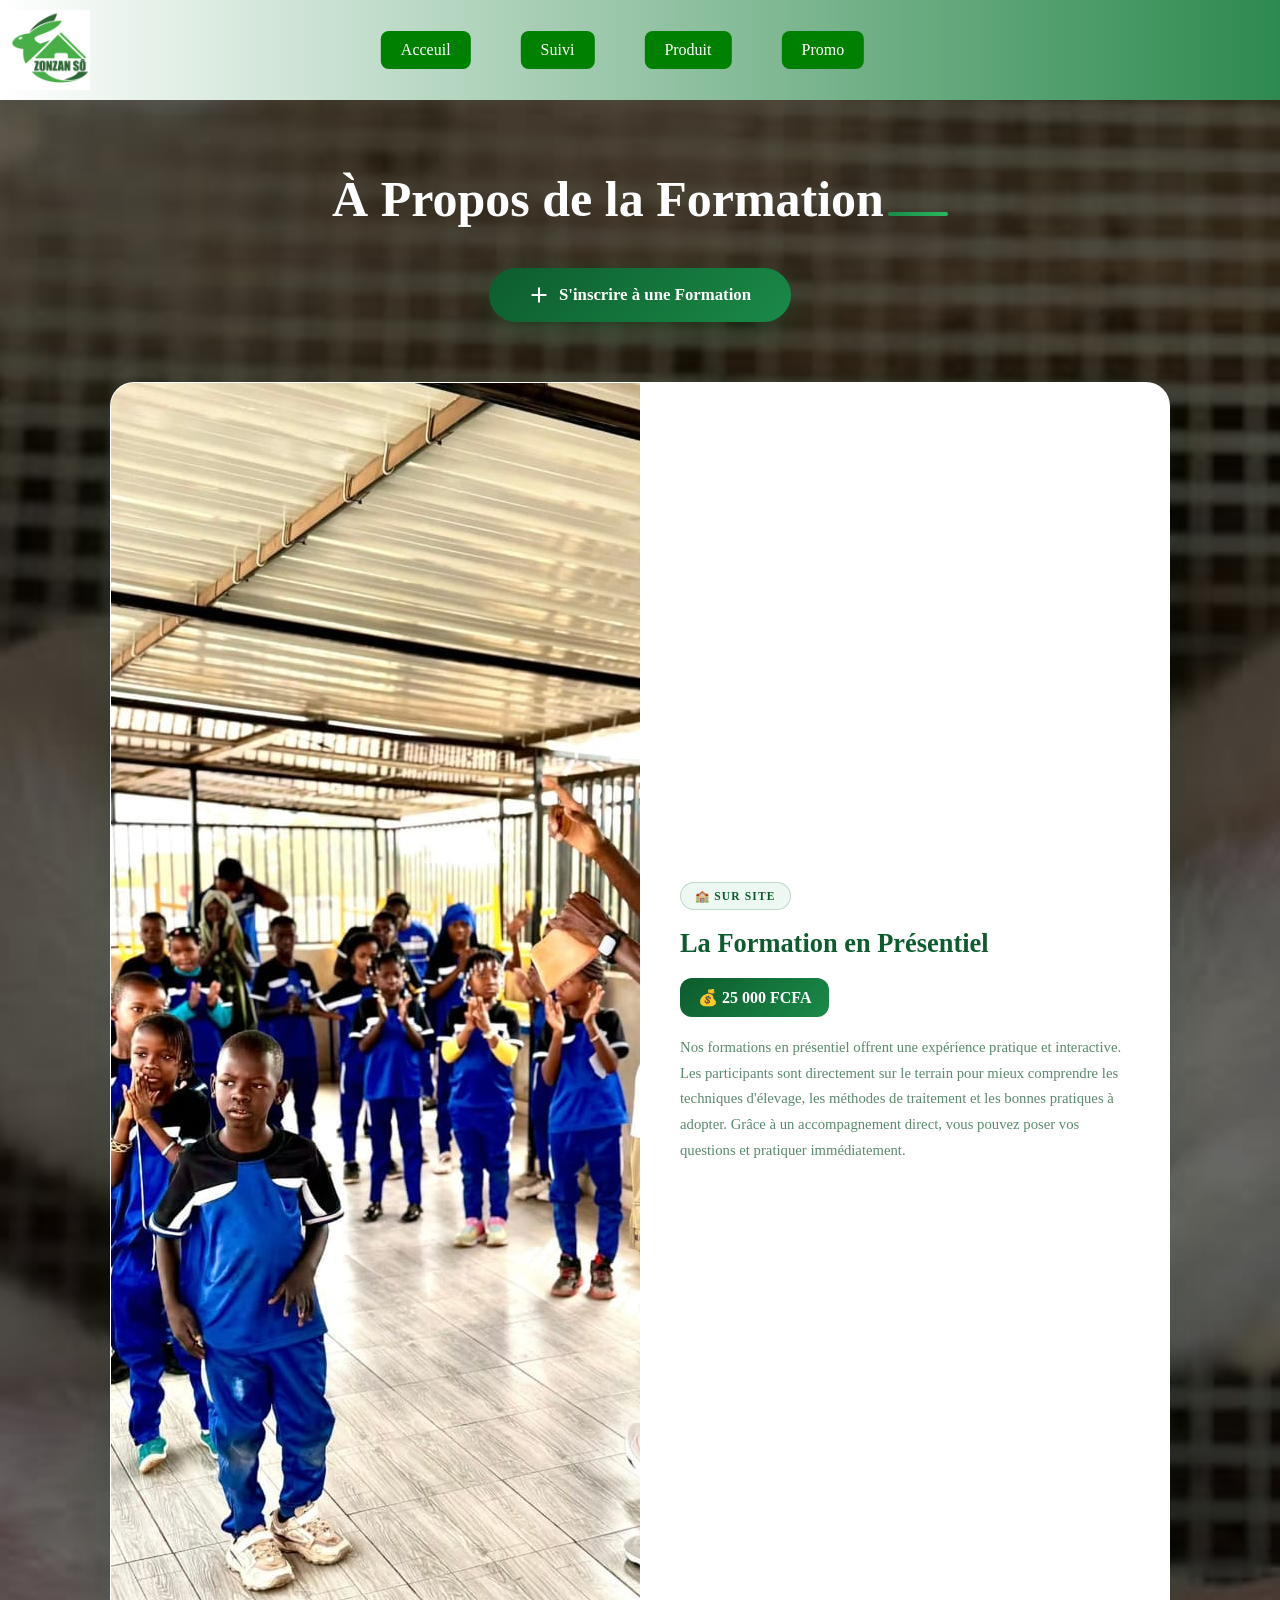
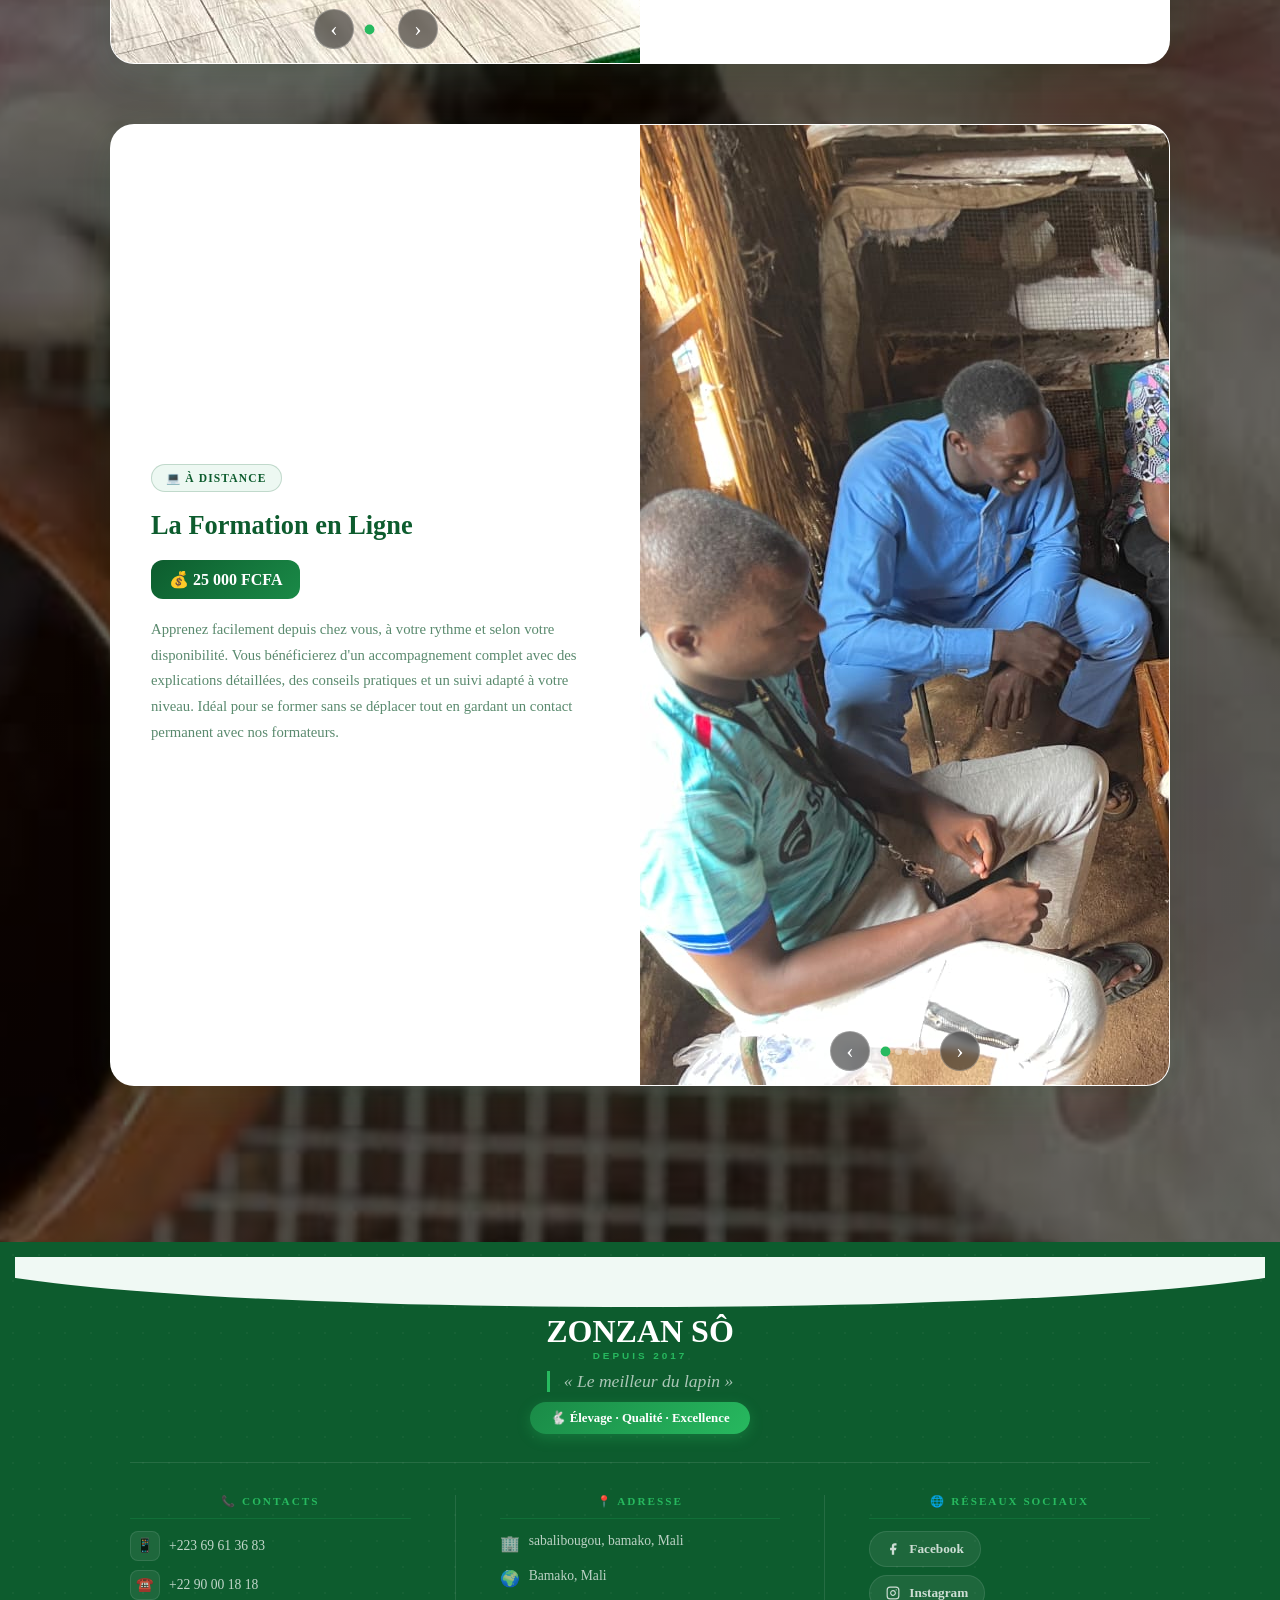
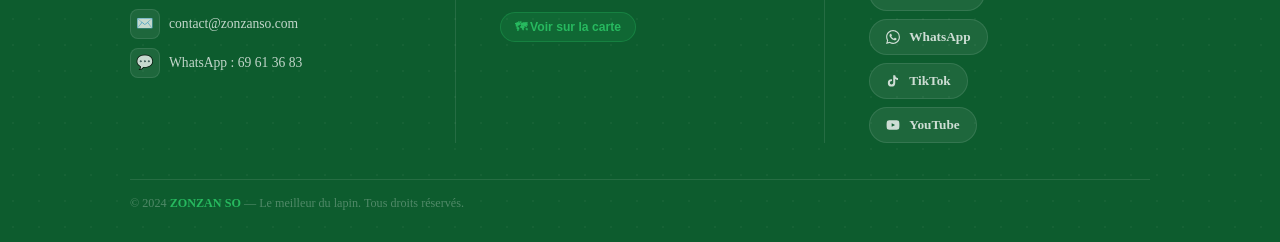
==== commit a958ad98: "nouveau lien github" ====
--- a/formation.html
+++ b/formation.html
@@ -1,4 +1,4 @@
-<<<<<<< HEAD
+
 <!DOCTYPE html>
 <html lang="en">
 <head>
@@ -321,28 +321,5 @@
      </footer>
     <script src="formation.js"></script>
 </body>
-=======
-<!DOCTYPE html>
-<html lang="en">
-<head>
-    <meta charset="UTF-8">
-    <meta name="viewport" content="width=device-width, initial-scale=1.0">
-    <title>ZONZAN SO</title>
-    <link rel="stylesheet" href="formation.css">
-</head>
-<body>
-    <header>
-        <img src="logo.jpeg" alt=""  width="80px">
-        <nav>
-            <a href="index.html">Acceuil</a>
-            <a href="suivi.html">Suivi</a>
-            <a href="produit.html">Produit</a>
-            <a href="promo.html">Promo</a>
-        </nav>
-    </header>
-    <main></main>
-     <footer>le meilleur</footer>
-    <script src="formation.js"></script>
-</body>
->>>>>>> c4e3598f6eb1a2b3670998bca11f83c539ec0ba1
+
 </html>
--- a/formation.css
+++ b/formation.css
@@ -1,4 +1,4 @@
-<<<<<<< HEAD
+
 header{
     word-spacing: 50px;
     display: flex;
@@ -1021,48 +1021,3 @@
       .v-div { display: none; }
       .footer-inner { padding: 0 20px; }
     }
-=======
-header{
-    word-spacing: 50px;
-    display: flex;
-    align-items: center;
-    justify-content: space-between;
-    background-color: white;
-    padding: 10px;
-    position: sticky;
-    top: 0;
-    position: relative;
-}
-nav {
-    position: absolute;
-    left: 50%;
-    transform: translateX(-50%);
-    display: flex;
-    gap: 15px;
-}
-body{
-    display: flex;
-    flex-direction: column;
-    min-height: 100vh;
-    background-image: linear-gradient(rgba(0, 0, 0, 0.6), rgba(0, 0, 0, 0.6)), url(fond.jpeg);
-    background-repeat: no-repeat;
-    background-position: center;
-    background-size: cover;
-}
-
-main{
-    flex: 1; 
-    color: white;
-}
-footer{
-    
-    background-color: white;
-    text-align:center ;
-    padding: 15px;
-}
-*{
-    margin: 0;
-    padding: 0;
-    box-sizing: border-box;
-}
->>>>>>> c4e3598f6eb1a2b3670998bca11f83c539ec0ba1
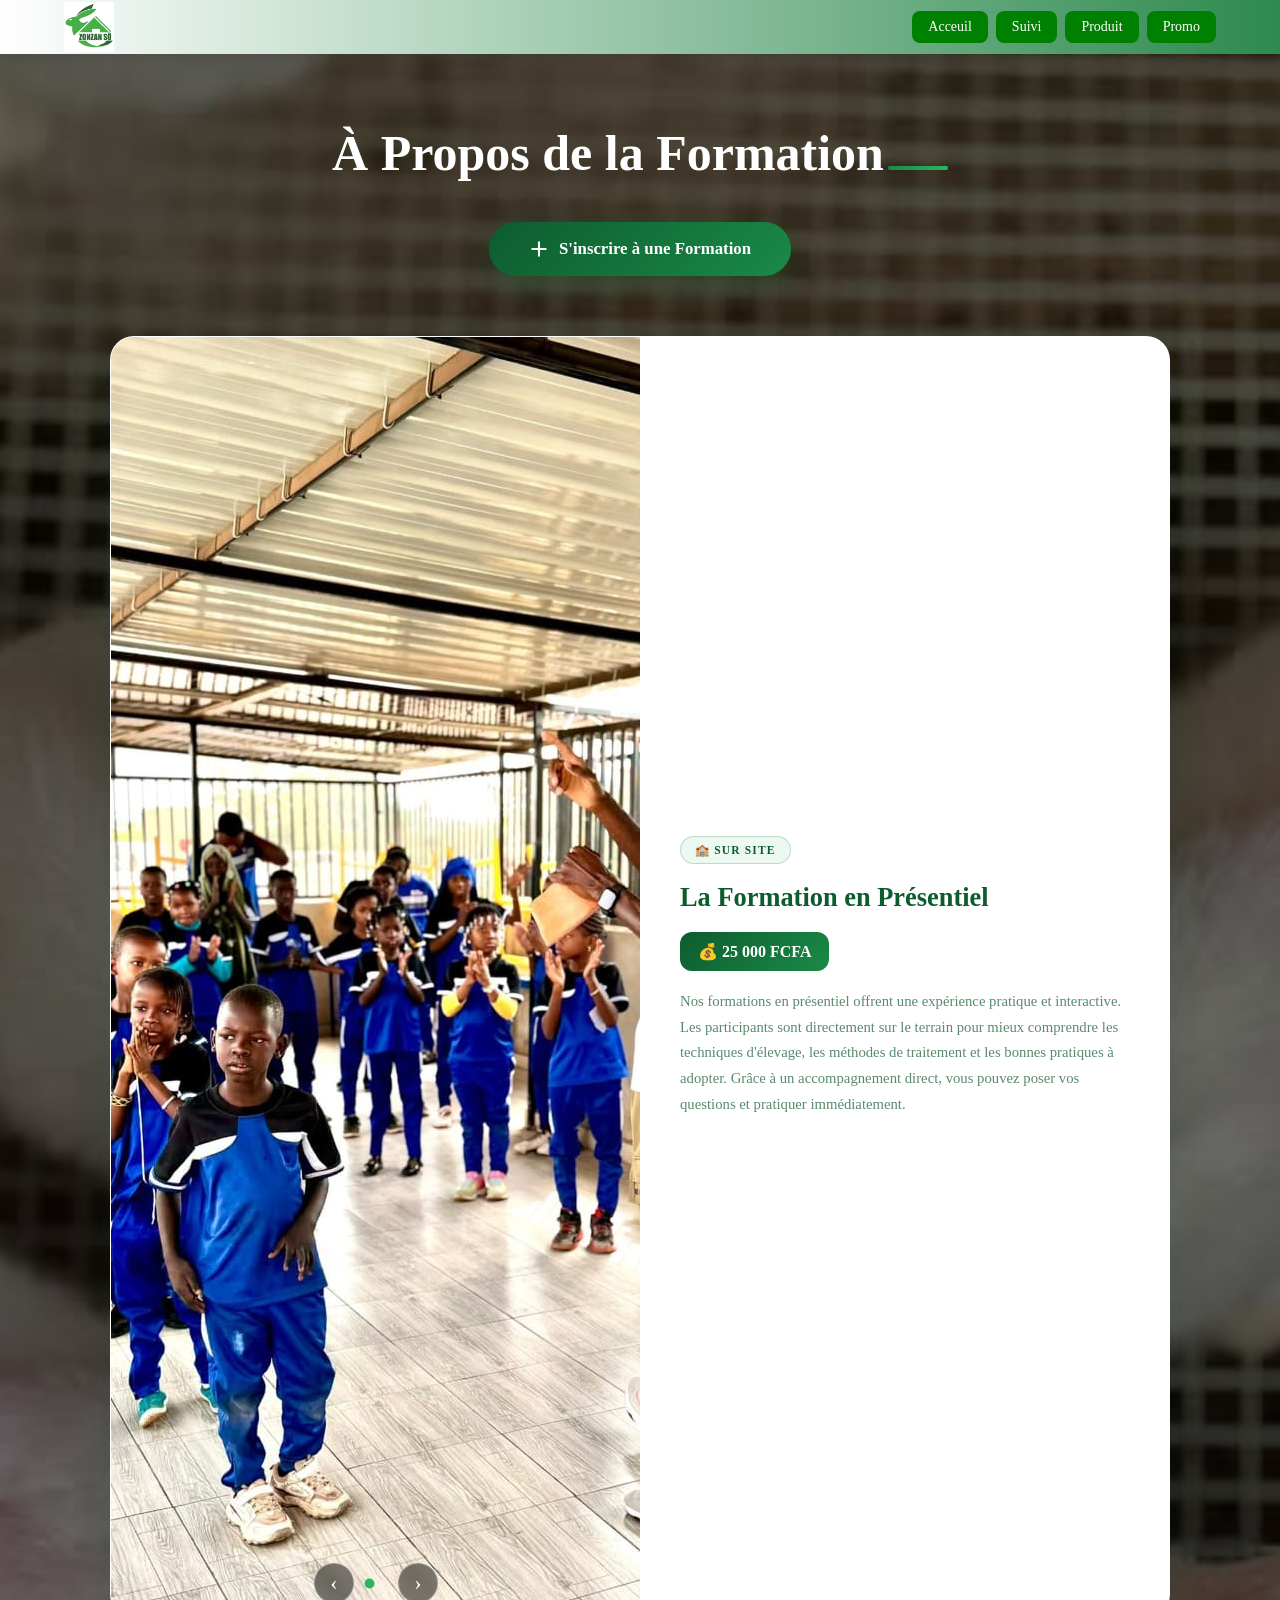
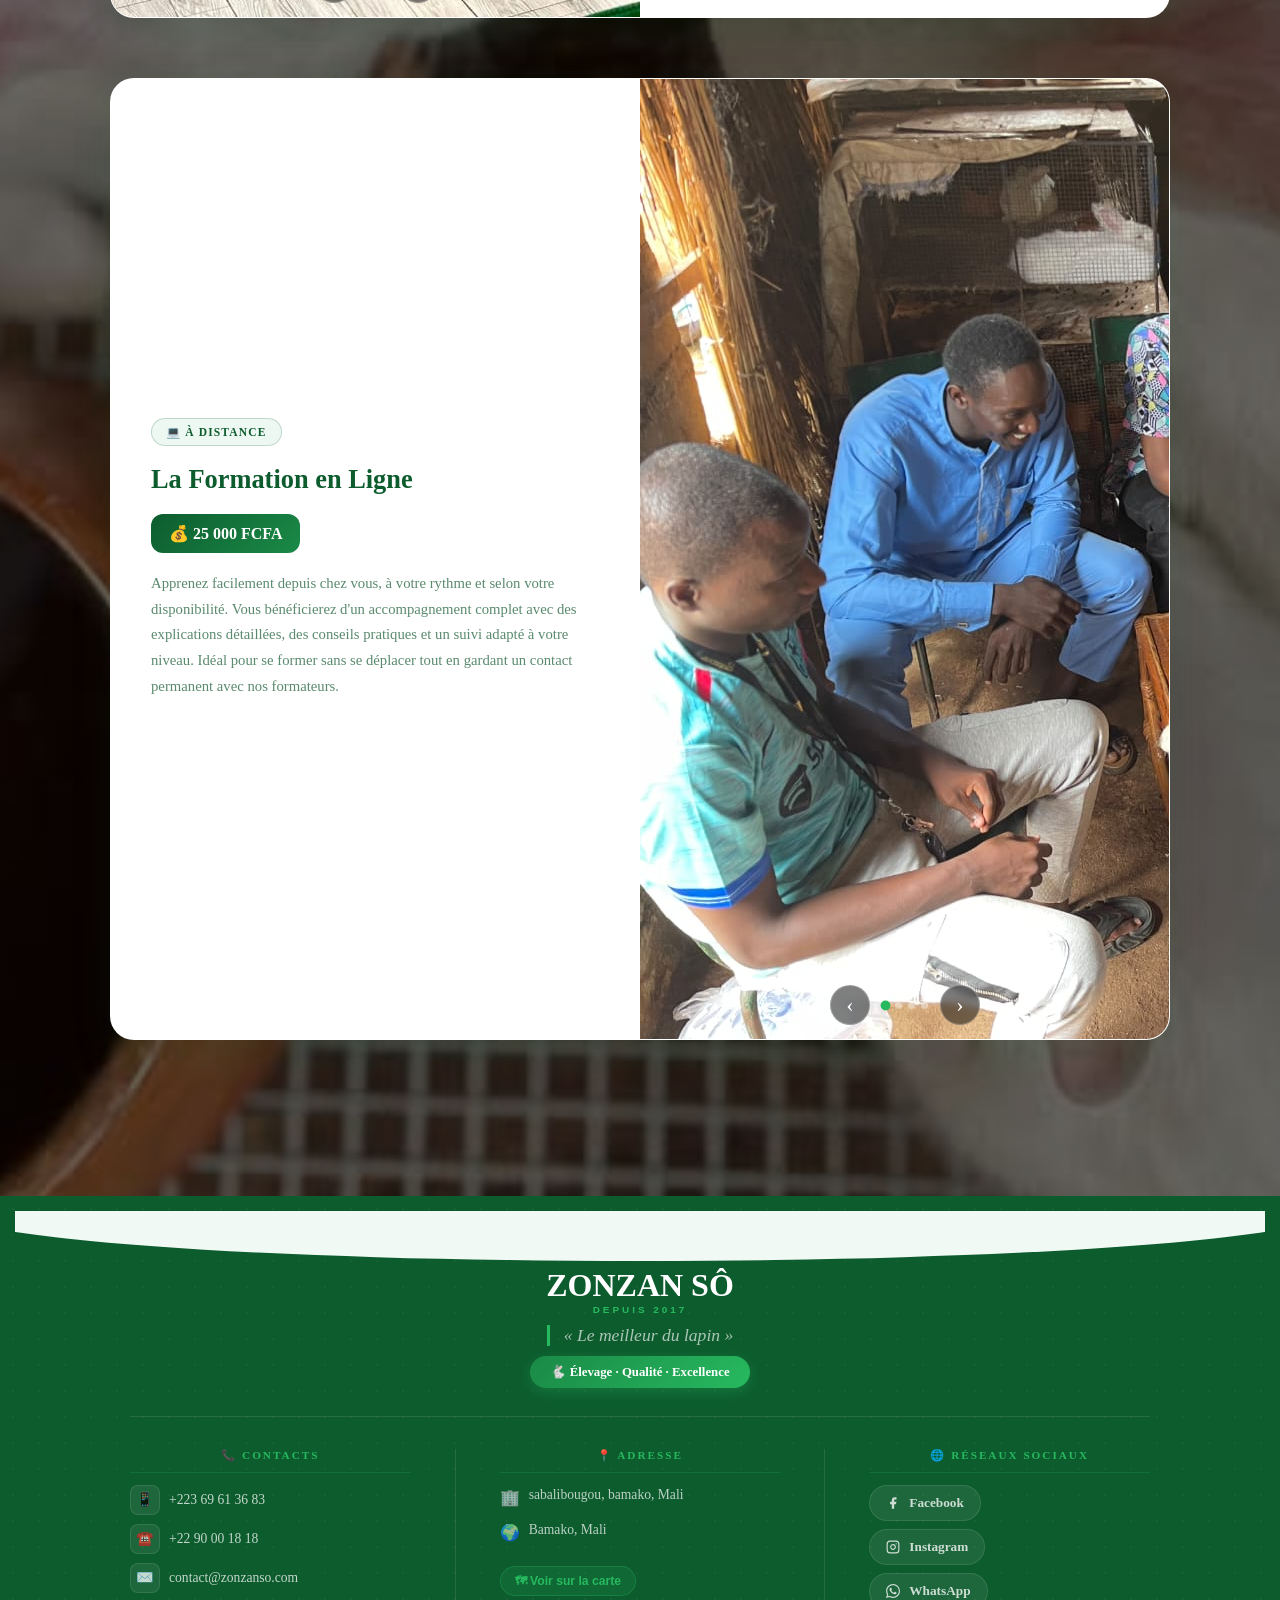
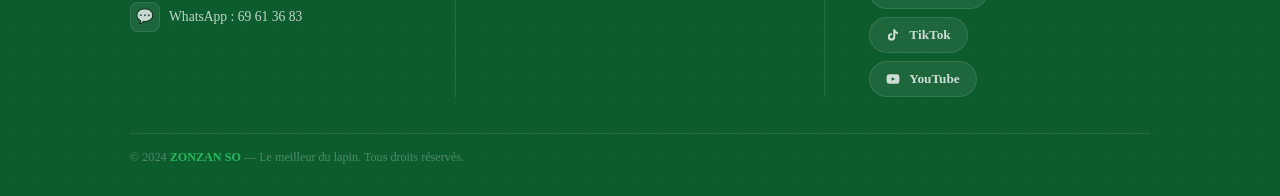
==== commit a6ba3212: "Mise à jour du projet" ====
--- a/formation.html
+++ b/formation.html
@@ -9,7 +9,7 @@
 </head>
 <body>
     <header>
-        <img src="logo.jpeg" alt=""  width="80px">
+        <img src="logo.jpeg" alt=""  width="50px">
         <nav style="word-spacing: 50px;">
             <a href="index.html">Acceuil</a>
             <a href="suivi.html">Suivi</a>
--- a/formation.css
+++ b/formation.css
@@ -1,24 +1,21 @@
-
-header{
-    word-spacing: 50px;
+header {
     display: flex;
     align-items: center;
     justify-content: space-between;
     background: linear-gradient(270deg, #1a5c2e 0%, #2d8a4e 0%, #ffffff 100%);
-    padding: 10px;
+    padding: 0 5%;
+    height: 54px;
     position: sticky;
-    position: relative;
     top: 0;
     left: 0;
     width: 100%;
-    flex-wrap: wrap;
+    z-index: 500;
+    box-shadow: 0 2px 12px rgba(0,0,0,0.15);
 }
 nav {
-    position: absolute;
-    left: 50%;
-    transform: translateX(-50%);
     display: flex;
-    gap: 15px;
+    gap: 8px;
+    align-items: center;
 }
 body{
     display: flex;
@@ -51,13 +48,15 @@
     word-spacing: normal;  
 }
 nav a{
-    margin-right: 35px;
- background-color: green;
+    margin-right: 0;
+    background-color: green;
     color: white;
-    padding: 10px 20px;
+    padding: 8px 16px;
     border-radius: 8px;
     text-decoration: none;
     display: inline-block;
+    font-size: 14px;
+    white-space: nowrap;
 }
 nav a:hover{
     background-color:red;
@@ -1021,3 +1020,24 @@
       .v-div { display: none; }
       .footer-inner { padding: 0 20px; }
     }
+
+    /* ===== NAV RESPONSIVE ===== */
+    @media (max-width: 768px) {
+      header {
+        height: auto;
+        padding: 10px 5%;
+        flex-wrap: wrap;
+        gap: 10px;
+      }
+      nav {
+        width: 100%;
+        justify-content: center;
+        flex-wrap: wrap;
+        gap: 6px;
+      }
+      nav a {
+        padding: 7px 12px;
+        font-size: 13px;
+        margin-right: 0;
+      }
+    }
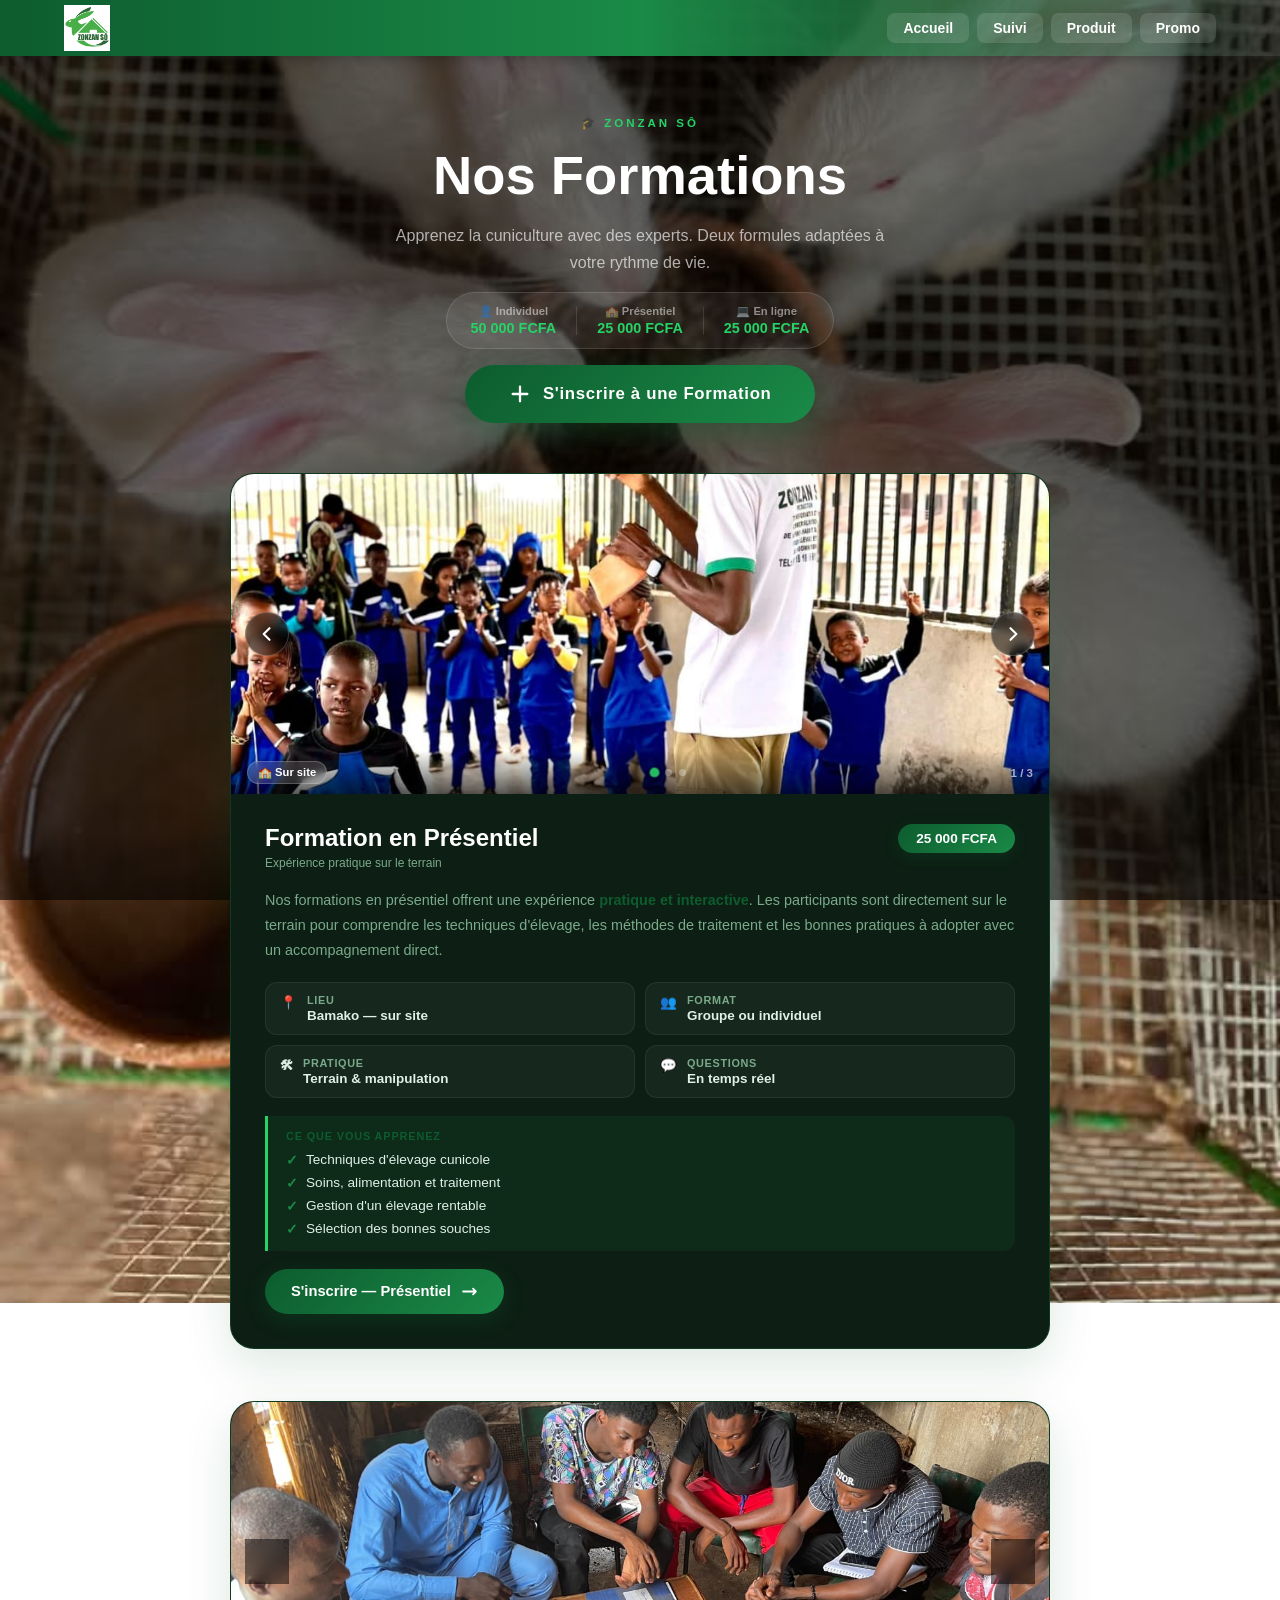
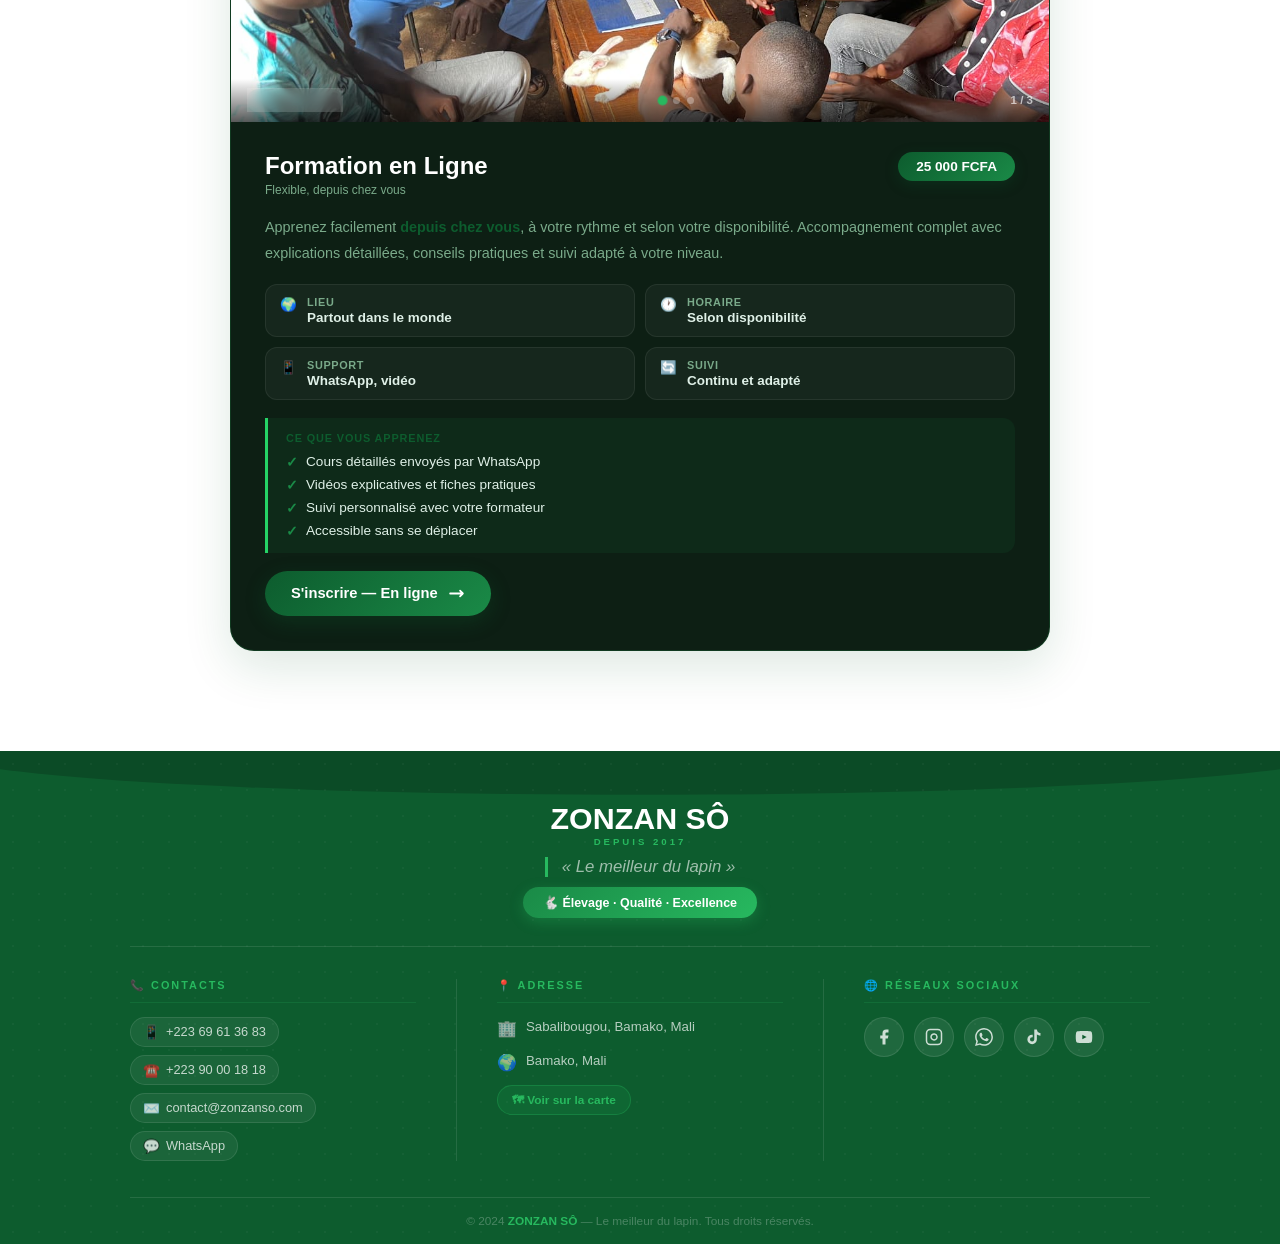
==== commit 19c2f4c9: "mise à jour du projet" ====
--- a/formation.html
+++ b/formation.html
@@ -1,325 +1,325 @@
-
 <!DOCTYPE html>
-<html lang="en">
+<html lang="fr">
 <head>
-    <meta charset="UTF-8">
-    <meta name="viewport" content="width=device-width, initial-scale=1.0">
-    <title>ZONZAN SÔ</title>
-    <link rel="stylesheet" href="formation.css">
+  <meta charset="UTF-8">
+  <meta name="viewport" content="width=device-width, initial-scale=1.0">
+  <title>ZONZAN SÔ — Formations</title>
+  <link rel="stylesheet" href="formation.css">
 </head>
 <body>
-    <header>
-        <img src="logo.jpeg" alt=""  width="50px">
-        <nav style="word-spacing: 50px;">
-            <a href="index.html">Acceuil</a>
-            <a href="suivi.html">Suivi</a>
-            <a href="produit.html">Produit</a>
-            <a href="promo.html">Promo</a>
-        </nav>
-
-    </header>
-
-
-
-
-    <main>
-      <div class="page-title">
-  <b>À Propos de la Formation</b>
-  <div class="underline"></div>
-</div>
-
-<!-- BOUTON INSCRIPTION -->
-<div class="btn-wrap">
-  <button class="btn-main" onclick="openChoice()">
-    <svg width="20" height="20" fill="none" viewBox="0 0 24 24" stroke="currentColor" stroke-width="2.5">
-      <path stroke-linecap="round" stroke-linejoin="round" d="M12 4v16m8-8H4"/>
-    </svg>
-    <span>S'inscrire à une Formation</span>
-  </button>
-</div>
-
-<!-- ══ FORMATIONS ══ -->
-<div class="formations">
-
-  <!-- Présentiel -->
-  <div class="formation-card">
-    <div class="card-slider" data-slider="0">
-      <div class="slides">
-        <div class="slide"><img src="formation2.jpeg" alt="Formation présentiel 1"></div>
-        <div class="slide"><img src="" alt="Formation présentiel 2"></div>
-
-      </div>
-      <div class="arrows-bar">
-        <button class="arr prev">&#8249;</button>
-        <div class="dots"></div>
-        <button class="arr next">&#8250;</button>
-      </div>
-    </div>
-    <div class="card-content">
-      <span class="card-badge">🏫 Sur site</span>
-      <h2 class="card-title">La Formation en Présentiel</h2>
-      <div class="card-price">💰 25 000 FCFA</div>
-      <p class="card-desc">
-        Nos formations en présentiel offrent une expérience pratique et interactive.
-        Les participants sont directement sur le terrain pour mieux comprendre les
-        techniques d'élevage, les méthodes de traitement et les bonnes pratiques à adopter.
-        Grâce à un accompagnement direct, vous pouvez poser vos questions et pratiquer immédiatement.
-      </p>
-    </div>
+
+  <div class="nav-overlay" id="navOverlay"></div>
+
+  <header>
+    <img src="logo.jpeg" alt="ZONZAN SÔ" width="46px">
+    <button class="hamburger" id="hamburgerBtn" aria-label="Menu">
+      <span></span><span></span><span></span>
+    </button>
+    <nav id="mainNav">
+      <a href="index.html">Accueil</a>
+      <a href="suivi.html">Suivi</a>
+      <a href="produit.html">Produit</a>
+      <a href="promo.html">Promo</a>
+    </nav>
+  </header>
+
+  <!-- ══ HERO ══ -->
+  <section class="formation-hero">
+    <div class="hero-label">🎓 Zonzan Sô</div>
+    <h1>Nos Formations</h1>
+    <p>Apprenez la cuniculture avec des experts. Deux formules adaptées à votre rythme de vie.</p>
+    <div class="hero-prices">
+      <div class="hp-item"><span class="hp-type">👤 Individuel</span><span class="hp-price">50 000 FCFA</span></div>
+      <div class="hp-div"></div>
+      <div class="hp-item"><span class="hp-type">🏫 Présentiel</span><span class="hp-price">25 000 FCFA</span></div>
+      <div class="hp-div"></div>
+      <div class="hp-item"><span class="hp-type">💻 En ligne</span><span class="hp-price">25 000 FCFA</span></div>
+    </div>
+    <!-- CTA principal — bien visible dans le hero -->
+    <button class="hero-cta" onclick="openChoice()">
+      <svg width="22" height="22" fill="none" viewBox="0 0 24 24" stroke="currentColor" stroke-width="2.5">
+        <path stroke-linecap="round" stroke-linejoin="round" d="M12 4v16m8-8H4"/>
+      </svg>
+      S'inscrire à une Formation
+    </button>
+  </section>
+
+  <!-- ══ CARDS FORMATION ══ -->
+  <section class="formations-section">
+
+    <!-- PRÉSENTIEL -->
+    <div class="formation-card">
+
+      <div class="card-slider" data-slider="0">
+        <div class="slides">
+          <div class="slide"><img src="formation2.jpeg" alt="Formation présentiel"></div>
+          <div class="slide"><img src="suivi-m-1.jpeg"  alt="Formation terrain"></div>
+          <div class="slide"><img src="suivi-m-2.jpeg"  alt="Formation pratique"></div>
+        </div>
+        <button class="slider-arrow left">
+          <svg viewBox="0 0 24 24" fill="none" stroke="currentColor" stroke-width="2.5"><path stroke-linecap="round" stroke-linejoin="round" d="M15 19l-7-7 7-7"/></svg>
+        </button>
+        <button class="slider-arrow right">
+          <svg viewBox="0 0 24 24" fill="none" stroke="currentColor" stroke-width="2.5"><path stroke-linecap="round" stroke-linejoin="round" d="M9 5l7 7-7 7"/></svg>
+        </button>
+        <div class="slider-footer">
+          <span class="slide-tag">🏫 Sur site</span>
+          <div class="dots"></div>
+          <span class="slide-counter"><span class="cur">1</span> / <span class="tot">3</span></span>
+        </div>
+      </div>
+
+      <div class="card-body">
+        <div class="card-head">
+          <div>
+            <h2 class="card-title">Formation en Présentiel</h2>
+            <span class="card-sub">Expérience pratique sur le terrain</span>
+          </div>
+          <div class="price-badge">25 000 FCFA</div>
+        </div>
+
+        <p class="card-desc">
+          Nos formations en présentiel offrent une expérience <strong>pratique et interactive</strong>.
+          Les participants sont directement sur le terrain pour comprendre les techniques d'élevage,
+          les méthodes de traitement et les bonnes pratiques à adopter avec un accompagnement direct.
+        </p>
+
+        <div class="info-grid">
+          <div class="info-item"><span class="info-ico">📍</span><div><strong>Lieu</strong><span>Bamako — sur site</span></div></div>
+          <div class="info-item"><span class="info-ico">👥</span><div><strong>Format</strong><span>Groupe ou individuel</span></div></div>
+          <div class="info-item"><span class="info-ico">🛠</span><div><strong>Pratique</strong><span>Terrain & manipulation</span></div></div>
+          <div class="info-item"><span class="info-ico">💬</span><div><strong>Questions</strong><span>En temps réel</span></div></div>
+        </div>
+
+        <div class="avantages">
+          <div class="av-title">Ce que vous apprenez</div>
+          <div class="av-list">
+            <div class="av-item"><span>✓</span>Techniques d'élevage cunicole</div>
+            <div class="av-item"><span>✓</span>Soins, alimentation et traitement</div>
+            <div class="av-item"><span>✓</span>Gestion d'un élevage rentable</div>
+            <div class="av-item"><span>✓</span>Sélection des bonnes souches</div>
+          </div>
+        </div>
+
+        <button class="card-cta" onclick="openForm('presentiel')">
+          S'inscrire — Présentiel
+          <svg viewBox="0 0 24 24" fill="none" stroke="currentColor" stroke-width="2.5"><path stroke-linecap="round" stroke-linejoin="round" d="M17 8l4 4m0 0l-4 4m4-4H3"/></svg>
+        </button>
+      </div>
+    </div>
+
+    <!-- EN LIGNE -->
+    <div class="formation-card reverse">
+
+      <div class="card-slider" data-slider="1">
+        <div class="slides">
+          <div class="slide"><img src="formation3.jpeg" alt="Formation en ligne"></div>
+          <div class="slide"><img src="formation4.jpeg" alt="Formation à distance"></div>
+          <div class="slide"><img src="suivi-m-3.jpeg"  alt="Formation vidéo"></div>
+        </div>
+        <button class="slider-arrow left">
+          <svg viewBox="0 0 24 24" fill="none" stroke="currentColor" stroke-width="2.5"><path stroke-linecap="round" stroke-linejoin="round" d="M15 19l-7-7 7-7"/></svg>
+        </button>
+        <button class="slider-arrow right">
+          <svg viewBox="0 0 24 24" fill="none" stroke="currentColor" stroke-width="2.5"><path stroke-linecap="round" stroke-linejoin="round" d="M9 5l7 7-7 7"/></svg>
+        </button>
+        <div class="slider-footer">
+          <span class="slide-tag">💻 À distance</span>
+          <div class="dots"></div>
+          <span class="slide-counter"><span class="cur">1</span> / <span class="tot">3</span></span>
+        </div>
+      </div>
+
+      <div class="card-body">
+        <div class="card-head">
+          <div>
+            <h2 class="card-title">Formation en Ligne</h2>
+            <span class="card-sub">Flexible, depuis chez vous</span>
+          </div>
+          <div class="price-badge">25 000 FCFA</div>
+        </div>
+
+        <p class="card-desc">
+          Apprenez facilement <strong>depuis chez vous</strong>, à votre rythme et selon votre disponibilité.
+          Accompagnement complet avec explications détaillées, conseils pratiques et suivi adapté à votre niveau.
+        </p>
+
+        <div class="info-grid">
+          <div class="info-item"><span class="info-ico">🌍</span><div><strong>Lieu</strong><span>Partout dans le monde</span></div></div>
+          <div class="info-item"><span class="info-ico">🕐</span><div><strong>Horaire</strong><span>Selon disponibilité</span></div></div>
+          <div class="info-item"><span class="info-ico">📱</span><div><strong>Support</strong><span>WhatsApp, vidéo</span></div></div>
+          <div class="info-item"><span class="info-ico">🔄</span><div><strong>Suivi</strong><span>Continu et adapté</span></div></div>
+        </div>
+
+        <div class="avantages">
+          <div class="av-title">Ce que vous apprenez</div>
+          <div class="av-list">
+            <div class="av-item"><span>✓</span>Cours détaillés envoyés par WhatsApp</div>
+            <div class="av-item"><span>✓</span>Vidéos explicatives et fiches pratiques</div>
+            <div class="av-item"><span>✓</span>Suivi personnalisé avec votre formateur</div>
+            <div class="av-item"><span>✓</span>Accessible sans se déplacer</div>
+          </div>
+        </div>
+
+        <button class="card-cta" onclick="openForm('enligne')">
+          S'inscrire — En ligne
+          <svg viewBox="0 0 24 24" fill="none" stroke="currentColor" stroke-width="2.5"><path stroke-linecap="round" stroke-linejoin="round" d="M17 8l4 4m0 0l-4 4m4-4H3"/></svg>
+        </button>
+      </div>
+    </div>
+
+  </section>
+
+  <!-- CTA mobile fixe -->
+  <div class="mobile-cta">
+    <button onclick="openChoice()">
+      <svg width="18" height="18" fill="none" viewBox="0 0 24 24" stroke="currentColor" stroke-width="2.5"><path stroke-linecap="round" stroke-linejoin="round" d="M12 4v16m8-8H4"/></svg>
+      S'inscrire à une Formation
+    </button>
   </div>
 
-  <!-- En ligne -->
-  <div class="formation-card reverse">
-    <div class="card-slider" data-slider="1">
-      <div class="slides">
-        <div class="slide"><img src="formation3.jpeg" alt="Formation en ligne 1"></div>
-        <div class="slide"><img src="formation4.jpeg" alt="Formation en ligne 2"></div>
-        <div class="slide"><img src="photo3.jpg" alt="Formation en ligne 3"></div>
-        <div class="slide"><img src="photo3.jpg" alt="Formation en ligne 3"></div>
-      </div>
-      <div class="arrows-bar">
-        <button class="arr prev">&#8249;</button>
-        <div class="dots"></div>
-        <button class="arr next">&#8250;</button>
-      </div>
-    </div>
-    <div class="card-content">
-      <span class="card-badge">💻 À distance</span>
-      <h2 class="card-title">La Formation en Ligne</h2>
-      <div class="card-price">💰 25 000 FCFA</div>
-      <p class="card-desc">
-        Apprenez facilement depuis chez vous, à votre rythme et selon votre disponibilité.
-        Vous bénéficierez d'un accompagnement complet avec des explications détaillées,
-        des conseils pratiques et un suivi adapté à votre niveau. Idéal pour se former
-        sans se déplacer tout en gardant un contact permanent avec nos formateurs.
-      </p>
+  <!-- ══ CHOICE MODAL ══ -->
+  <div class="overlay" id="choiceOverlay">
+    <div class="choice-card">
+      <button class="choice-close" onclick="closeChoice()">✕</button>
+      <span class="choice-icon">🎓</span>
+      <h2>Type de Formation</h2>
+      <p>Sélectionnez le mode qui vous convient</p>
+      <div class="choice-list">
+        <button class="type-btn" onclick="openForm('individuel')">
+          <div class="t-icon">👤</div>
+          <div class="t-info"><strong>Individuel</strong><em>Formation personnalisée 1 à 1</em></div>
+          <span class="t-price">50 000 FCFA</span>
+        </button>
+        <button class="type-btn" onclick="openForm('presentiel')">
+          <div class="t-icon">🏫</div>
+          <div class="t-info"><strong>En Présentiel</strong><em>Formation en salle / sur terrain</em></div>
+          <span class="t-price">25 000 FCFA</span>
+        </button>
+        <button class="type-btn" onclick="openForm('enligne')">
+          <div class="t-icon">💻</div>
+          <div class="t-info"><strong>En Ligne</strong><em>Formation à distance, flexible</em></div>
+          <span class="t-price">25 000 FCFA</span>
+        </button>
+      </div>
     </div>
   </div>
 
-</div>
-
-<!-- ══ CHOICE MODAL ══ -->
-<div class="overlay" id="choiceOverlay" onclick="bgClose(event,'choiceOverlay')">
-  <div class="choice-card">
-    <span class="card-icon">🎓</span>
-    <h2>Type de Formation</h2>
-    <p>Sélectionnez le mode d'apprentissage qui vous convient</p>
-    <div class="choice-list">
-      <button class="type-btn" onclick="openForm('individuel')">
-        <div class="t-icon">👤</div>
-        <div class="t-info">
-          <strong>Individuel</strong>
-          <em>Formation personnalisée 1 à 1</em>
-        </div>
-        <span class="t-price">50 000 FCFA</span>
-      </button>
-      <button class="type-btn" onclick="openForm('presentiel')">
-        <div class="t-icon">🏫</div>
-        <div class="t-info">
-          <strong>En Présentiel</strong>
-          <em>Formation en salle de classe</em>
-        </div>
-        <span class="t-price">25 000 FCFA</span>
-      </button>
-      <button class="type-btn" onclick="openForm('enligne')">
-        <div class="t-icon">💻</div>
-        <div class="t-info">
-          <strong>En Ligne</strong>
-          <em>Formation à distance, flexible</em>
-        </div>
-        <span class="t-price">25 000 FCFA</span>
-      </button>
+  <!-- ══ FORM SCREEN ══ -->
+  <div class="form-screen" id="formScreen">
+    <div class="form-wrap">
+      <div class="f-header">
+        <button class="back-btn" onclick="goBack()">
+          <svg width="14" height="14" fill="none" viewBox="0 0 24 24" stroke="currentColor" stroke-width="2.5"><path stroke-linecap="round" stroke-linejoin="round" d="M15 19l-7-7 7-7"/></svg>
+          Retour
+        </button>
+        <div class="f-badge" id="fBadge">INDIVIDUEL</div>
+        <h2 id="fTitle">Inscription Individuelle</h2>
+        <div class="price-box">
+          <span class="p-emoji">💰</span>
+          <div>
+            <div class="p-val" id="fPrice">50 000 FCFA</div>
+            <div class="p-lbl">Frais d'inscription à régler</div>
+          </div>
+        </div>
+      </div>
+
+      <div class="sub-section" id="subSection" style="display:none">
+        <h4>Choisir le mode de suivi</h4>
+        <div class="sub-btns">
+          <button class="sub-btn" id="subA" onclick="pickSub('presentiel')">🏫 Présentiel</button>
+          <button class="sub-btn" id="subB" onclick="pickSub('enligne')">💻 En ligne</button>
+        </div>
+      </div>
+
+      <div class="f-body">
+        <div class="row2">
+          <div class="fg"><label>Nom</label><input type="text" id="fNom" placeholder="Votre nom"></div>
+          <div class="fg"><label>Prénom</label><input type="text" id="fPrenom" placeholder="Votre prénom"></div>
+        </div>
+        <div class="row2">
+          <div class="fg"><label>Numéro 1</label><input type="tel" id="fTel1" placeholder="Ex : 69 12 34 56"></div>
+          <div class="fg"><label>Numéro 2</label><input type="tel" id="fTel2" placeholder="Optionnel"></div>
+        </div>
+        <div class="fg"><label>Quartier</label><input type="text" id="fQuartier" placeholder="Votre quartier de résidence"></div>
+        <div class="fg">
+          <label>Pièce d'identité</label>
+          <div class="file-drop">
+            <input type="file" id="fPiece" accept="image/*,.pdf" onchange="showFile(this)">
+            <div class="fd-icon">📎</div>
+            <p><strong>Cliquez ici</strong> pour joindre votre pièce</p>
+            <p>CNI · Passeport · Tout document officiel</p>
+            <div class="file-picked" id="pickedName"></div>
+          </div>
+        </div>
+        <div class="divider"></div>
+        <div class="fg">
+          <label>Mode de Paiement</label>
+          <div class="pay-grid">
+            <label class="pay-card"><input type="radio" name="pay" value="Orange Money"><span class="pico">🟠</span><span class="pname">Orange Money</span></label>
+            <label class="pay-card"><input type="radio" name="pay" value="Wave"><span class="pico">🌊</span><span class="pname">Wave</span></label>
+            <label class="pay-card"><input type="radio" name="pay" value="Moov Money"><span class="pico">🔵</span><span class="pname">Moov Money</span></label>
+            <label class="pay-card"><input type="radio" name="pay" value="Bancaire"><span class="pico">🏦</span><span class="pname">Bancaire</span></label>
+          </div>
+        </div>
+      </div>
+
+      <div class="f-footer">
+        <button class="btn-send" onclick="envoyerWA()">
+          <svg xmlns="http://www.w3.org/2000/svg" width="22" height="22" viewBox="0 0 24 24" fill="white"><path d="M17.472 14.382c-.297-.149-1.758-.867-2.03-.967-.273-.099-.471-.148-.67.15-.197.297-.767.966-.94 1.164-.173.199-.347.223-.644.075-.297-.15-1.255-.463-2.39-1.475-.883-.788-1.48-1.761-1.653-2.059-.173-.297-.018-.458.13-.606.134-.133.298-.347.446-.52.149-.174.198-.298.298-.497.099-.198.05-.371-.025-.52-.075-.149-.669-1.612-.916-2.207-.242-.579-.487-.5-.669-.51-.173-.008-.371-.01-.57-.01-.198 0-.52.074-.792.372-.272.297-1.04 1.016-1.04 2.479 0 1.462 1.065 2.875 1.213 3.074.149.198 2.096 3.2 5.077 4.487.709.306 1.262.489 1.694.625.712.227 1.36.195 1.871.118.571-.085 1.758-.719 2.006-1.413.248-.694.248-1.289.173-1.413-.074-.124-.272-.198-.57-.347"/></svg>
+          Envoyer sur WhatsApp
+        </button>
+        <p class="note">📌 Vérifiez vos informations avant d'envoyer.</p>
+      </div>
     </div>
   </div>
-</div>
-
-<!-- ══ FORM SCREEN ══ -->
-<div class="form-screen" id="formScreen">
-  <div class="form-wrap">
-    <div class="f-header">
-      <button class="back-btn" onclick="goBack()">
-        <svg width="14" height="14" fill="none" viewBox="0 0 24 24" stroke="currentColor" stroke-width="2.5">
-          <path stroke-linecap="round" stroke-linejoin="round" d="M15 19l-7-7 7-7"/>
-        </svg>
-        Retour
-      </button>
-      <div class="f-badge" id="fBadge">INDIVIDUEL</div>
-      <h2 id="fTitle">Inscription Individuelle</h2>
-      <div class="price-box">
-        <span class="p-emoji">💰</span>
-        <div>
-          <div class="p-val" id="fPrice">50 000 FCFA</div>
-          <div class="p-lbl">Frais d'inscription à régler</div>
-        </div>
-      </div>
-    </div>
-
-    <div class="sub-section" id="subSection" style="display:none">
-      <h4>Choisir le mode de suivi</h4>
-      <div class="sub-btns">
-        <button class="sub-btn" id="subA" onclick="pickSub('presentiel')">🏫 Présentiel</button>
-        <button class="sub-btn" id="subB" onclick="pickSub('enligne')">💻 En ligne</button>
-      </div>
-    </div>
-
-    <div class="f-body">
-      <div class="row2">
-        <div class="fg"><label>Nom</label><input type="text" id="fNom" placeholder="Votre nom"></div>
-        <div class="fg"><label>Prénom</label><input type="text" id="fPrenom" placeholder="Votre prénom"></div>
-      </div>
-      <div class="row2">
-        <div class="fg"><label>Numéro 1</label><input type="tel" id="fTel1" placeholder="Ex : 07 12 34 56"></div>
-        <div class="fg"><label>Numéro 2</label><input type="tel" id="fTel2" placeholder="Ex : 05 98 76 54"></div>
-      </div>
-      <div class="fg"><label>Quartier</label><input type="text" id="fQuartier" placeholder="Votre quartier de résidence"></div>
-      <div class="fg">
-        <label>Pièce d'identité</label>
-        <div class="file-drop">
-          <input type="file" id="fPiece" accept="image/*,.pdf" onchange="showFile(this)">
-          <div class="fd-icon">📎</div>
-          <p><strong>Cliquez ici</strong> pour joindre votre pièce</p>
-          <p>CNI · Passeport · Tout document officiel</p>
-          <div class="file-picked" id="pickedName"></div>
-        </div>
-      </div>
-      <div class="divider"></div>
-      <div class="fg">
-        <label>Mode de Paiement</label>
-        <div class="pay-grid">
-          <div class="pay-card" onclick="pickPay(this,'Orange Money')">
-            <input type="radio" name="pay"><span class="pico">🟠</span><span class="pname">Orange Money</span><div class="pdot"></div>
-          </div>
-          <div class="pay-card" onclick="pickPay(this,'Wave')">
-            <input type="radio" name="pay"><span class="pico">🌊</span><span class="pname">Wave</span><div class="pdot"></div>
-          </div>
-          <div class="pay-card" onclick="pickPay(this,'Moov Money')">
-            <input type="radio" name="pay"><span class="pico">🔵</span><span class="pname">Moov Money</span><div class="pdot"></div>
-          </div>
-          <div class="pay-card" onclick="pickPay(this,'Bancaire')">
-            <input type="radio" name="pay"><span class="pico">🏦</span><span class="pname">Bancaire</span><div class="pdot"></div>
-          </div>
-        </div>
-      </div>
-    </div>
-
-    <div class="f-footer">
-      <button class="btn-send" onclick="envoyerWA()">
-        <svg xmlns="http://www.w3.org/2000/svg" width="22" height="22" viewBox="0 0 24 24" fill="white">
-          <path d="M17.472 14.382c-.297-.149-1.758-.867-2.03-.967-.273-.099-.471-.148-.67.15-.197.297-.767.966-.94 1.164-.173.199-.347.223-.644.075-.297-.15-1.255-.463-2.39-1.475-.883-.788-1.48-1.761-1.653-2.059-.173-.297-.018-.458.13-.606.134-.133.298-.347.446-.52.149-.174.198-.298.298-.497.099-.198.05-.371-.025-.52-.075-.149-.669-1.612-.916-2.207-.242-.579-.487-.5-.669-.51-.173-.008-.371-.01-.57-.01-.198 0-.52.074-.792.372-.272.297-1.04 1.016-1.04 2.479 0 1.462 1.065 2.875 1.213 3.074.149.198 2.096 3.2 5.077 4.487.709.306 1.262.489 1.694.625.712.227 1.36.195 1.871.118.571-.085 1.758-.719 2.006-1.413.248-.694.248-1.289.173-1.413-.074-.124-.272-.198-.57-.347"/>
-        </svg>
-        Envoyer sur WhatsApp
-      </button>
-      <p class="note">📌 Vérifiez que les informations sont correctes avant d'envoyer.</p>
-    </div>
-  </div>
-</div>
-    </main><br></br>
-
-
-
-
-
-
-    <!--le footer-->
-     <footer>
-      <div class="footer-texture"></div>
-  <div class="footer-inner">
-
-    <!-- Slogan centré -->
-    <div class="footer-brand">
-      <div class="brand-name">
-        ZONZAN SÔ
-        <span>Depuis 2017</span>
-      </div>
-      <p class="slogan-text">« Le meilleur du lapin »</p>
-      <div class="slogan-badge">🐇 Élevage · Qualité · Excellence</div>
-    </div>
-
-    <!-- Ligne horizontale : Contact | Adresse | Réseaux -->
-    <div class="footer-main">
-
-      <!-- Contacts -->
-      <div class="f-col">
-        <div class="col-title">📞 Contacts</div>
-        <div class="contact-list">
-          <a class="contact-item" href="tel:+22669613683">
-            <div class="ci-icon">📱</div>+223 69 61 36 83
-          </a>
-          <a class="contact-item" href="tel:+22607000000">
-            <div class="ci-icon">☎️</div>+22 90 00 18 18
-          </a>
-          <a class="contact-item" href="mailto:contact@zonzanso.com">
-            <div class="ci-icon">✉️</div>contact@zonzanso.com
-          </a>
-          <a class="contact-item" href="https://wa.me/22669613683" target="_blank">
-            <div class="ci-icon">💬</div>WhatsApp : 69 61 36 83
-          </a>
-        </div>
-      </div>
-
-      <div class="v-div"></div>
-
-      <!-- Adresse -->
-      <div class="f-col">
-        <div class="col-title">📍 Adresse</div>
-        <div class="addr-list">
-          <div class="addr-item">
-            <span class="ai-icon">🏢</span>
-           sabalibougou, bamako, Mali
-          </div>
-          <div class="addr-item">
-            <span class="ai-icon">🌍</span>
-            Bamako, Mali
-          </div>
-          <div class="addr-item">
-            <span class="ai-icon"></span>
-            
-          </div>
-          <a class="map-btn" href="https://maps.google.com" target="_blank">
-            🗺 Voir sur la carte
-          </a>
-        </div>
-      </div>
-
-      <div class="v-div"></div>
-
-      <!-- Réseaux sociaux -->
-      <div class="f-col">
-        <div class="col-title">🌐 Réseaux sociaux</div>
-        <div class="social-list">
-          <a class="social-btn fb" href="https://facebook.com/ZONZANSO" target="_blank">
-            <span class="sico"><svg width="14" height="14" viewBox="0 0 24 24" fill="currentColor"><path d="M18 2h-3a5 5 0 0 0-5 5v3H7v4h3v8h4v-8h3l1-4h-4V7a1 1 0 0 1 1-1h3z"/></svg></span>
-            Facebook
-          </a>
-          <a class="social-btn ig" href="https://instagram.com/ZONZANSO" target="_blank">
-            <span class="sico"><svg width="14" height="14" viewBox="0 0 24 24" fill="none" stroke="currentColor" stroke-width="2" stroke-linecap="round" stroke-linejoin="round"><rect x="2" y="2" width="20" height="20" rx="5"/><path d="M16 11.37A4 4 0 1 1 12.63 8 4 4 0 0 1 16 11.37z"/><line x1="17.5" y1="6.5" x2="17.51" y2="6.5"/></svg></span>
-            Instagram
-          </a>
-          <a class="social-btn wa" href="https://wa.me/22369613683" target="_blank">
-            <span class="sico"><svg width="14" height="14" viewBox="0 0 24 24" fill="currentColor"><path d="M17.472 14.382c-.297-.149-1.758-.867-2.03-.967-.273-.099-.471-.148-.67.15-.197.297-.767.966-.94 1.164-.173.199-.347.223-.644.075-.297-.15-1.255-.463-2.39-1.475-.883-.788-1.48-1.761-1.653-2.059-.173-.297-.018-.458.13-.606.134-.133.298-.347.446-.52.149-.174.198-.298.298-.497.099-.198.05-.371-.025-.52-.075-.149-.669-1.612-.916-2.207-.242-.579-.487-.5-.669-.51-.173-.008-.371-.01-.57-.01-.198 0-.52.074-.792.372-.272.297-1.04 1.016-1.04 2.479 0 1.462 1.065 2.875 1.213 3.074.149.198 2.096 3.2 5.077 4.487.709.306 1.262.489 1.694.625.712.227 1.36.195 1.871.118.571-.085 1.758-.719 2.006-1.413.248-.694.248-1.289.173-1.413-.074-.124-.272-.198-.57-.347m-5.421 7.403h-.004a9.87 9.87 0 0 1-5.031-1.378l-.361-.214-3.741.982.998-3.648-.235-.374a9.86 9.86 0 0 1-1.51-5.26c.001-5.45 4.436-9.884 9.888-9.884 2.64 0 5.122 1.03 6.988 2.898a9.825 9.825 0 0 1 2.893 6.994c-.003 5.45-4.437 9.884-9.885 9.884m8.413-18.297A11.815 11.815 0 0 0 12.05 0C5.495 0 .16 5.335.157 11.892c0 2.096.547 4.142 1.588 5.945L.057 24l6.305-1.654a11.882 11.882 0 0 0 5.683 1.448h.005c6.554 0 11.89-5.335 11.893-11.893a11.821 11.821 0 0 0-3.48-8.413z"/></svg></span>
-            WhatsApp
-          </a>
-          <a class="social-btn tt" href="https://tiktok.com/@ZONZANSO" target="_blank">
-            <span class="sico"><svg width="14" height="14" viewBox="0 0 24 24" fill="currentColor"><path d="M19.59 6.69a4.83 4.83 0 0 1-3.77-4.25V2h-3.45v13.45a2.89 2.89 0 0 1-2.88 2.5 2.89 2.89 0 0 1-2.89-2.89 2.89 2.89 0 0 1 2.89-2.89c.28 0 .54.04.79.1V9.01a6.34 6.34 0 0 0-.79-.05 6.34 6.34 0 0 0-6.34 6.34 6.34 6.34 0 0 0 6.34 6.34 6.34 6.34 0 0 0 6.33-6.34V8.69a8.18 8.18 0 0 0 4.78 1.52V6.75a4.85 4.85 0 0 1-1.01-.06z"/></svg></span>
-            TikTok
-          </a>
-          <a class="social-btn yt" href="https://youtube.com/@ZONZANSO" target="_blank">
-            <span class="sico"><svg width="14" height="14" viewBox="0 0 24 24" fill="currentColor"><path d="M22.54 6.42a2.78 2.78 0 0 0-1.95-1.96C18.88 4 12 4 12 4s-6.88 0-8.59.46a2.78 2.78 0 0 0-1.95 1.96A29 29 0 0 0 1 12a29 29 0 0 0 .46 5.58A2.78 2.78 0 0 0 3.41 19.6C5.12 20 12 20 12 20s6.88 0 8.59-.46a2.78 2.78 0 0 0 1.95-1.95A29 29 0 0 0 23 12a29 29 0 0 0-.46-5.58z"/><polygon fill="#0d5c2e" points="9.75 15.02 15.5 12 9.75 8.98 9.75 15.02"/></svg></span>
-            YouTube
-          </a>
-        </div>
-      </div>
-
-    </div>
-
-    <!-- Bottom -->
-    <div class="footer-bottom">
-      <p>© 2024 <strong>ZONZAN SO</strong> — Le meilleur du lapin. Tous droits réservés.</p>
-    </div>
-
-  </div>
-     </footer>
-    <script src="formation.js"></script>
+
+  <!-- FOOTER -->
+  <footer>
+    <div class="footer-texture"></div>
+    <div class="footer-inner">
+      <div class="footer-brand">
+        <div class="brand-name">ZONZAN SÔ<span>Depuis 2017</span></div>
+        <p class="slogan-text">« Le meilleur du lapin »</p>
+        <div class="slogan-badge">🐇 Élevage · Qualité · Excellence</div>
+      </div>
+      <div class="footer-main">
+        <div class="f-col">
+          <div class="col-title">📞 Contacts</div>
+          <div class="contact-list">
+            <a class="contact-item" href="tel:+22669613683"><div class="ci-icon">📱</div>+223 69 61 36 83</a>
+            <a class="contact-item" href="tel:+22690001818"><div class="ci-icon">☎️</div>+223 90 00 18 18</a>
+            <a class="contact-item" href="mailto:contact@zonzanso.com"><div class="ci-icon">✉️</div>contact@zonzanso.com</a>
+            <a class="contact-item" href="https://wa.me/22669613683" target="_blank"><div class="ci-icon">💬</div>WhatsApp</a>
+          </div>
+        </div>
+        <div class="v-div"></div>
+        <div class="f-col">
+          <div class="col-title">📍 Adresse</div>
+          <div class="addr-list">
+            <div class="addr-item"><span class="ai-icon">🏢</span>Sabalibougou, Bamako, Mali</div>
+            <div class="addr-item"><span class="ai-icon">🌍</span>Bamako, Mali</div>
+            <a class="map-btn" href="https://maps.google.com" target="_blank">🗺 Voir sur la carte</a>
+          </div>
+        </div>
+        <div class="v-div"></div>
+        <div class="f-col">
+          <div class="col-title">🌐 Réseaux sociaux</div>
+          <div class="social-list">
+            <a class="social-btn fb" href="https://facebook.com/ZONZANSO" target="_blank" title="Facebook"><svg viewBox="0 0 24 24" fill="currentColor"><path d="M18 2h-3a5 5 0 0 0-5 5v3H7v4h3v8h4v-8h3l1-4h-4V7a1 1 0 0 1 1-1h3z"/></svg></a>
+            <a class="social-btn ig" href="https://instagram.com/ZONZANSO" target="_blank" title="Instagram"><svg viewBox="0 0 24 24" fill="none" stroke="currentColor" stroke-width="2"><rect x="2" y="2" width="20" height="20" rx="5"/><path d="M16 11.37A4 4 0 1 1 12.63 8 4 4 0 0 1 16 11.37z"/><line x1="17.5" y1="6.5" x2="17.51" y2="6.5"/></svg></a>
+            <a class="social-btn wa" href="https://wa.me/22669613683" target="_blank" title="WhatsApp"><svg viewBox="0 0 24 24" fill="currentColor"><path d="M17.472 14.382c-.297-.149-1.758-.867-2.03-.967-.273-.099-.471-.148-.67.15-.197.297-.767.966-.94 1.164-.173.199-.347.223-.644.075-.297-.15-1.255-.463-2.39-1.475-.883-.788-1.48-1.761-1.653-2.059-.173-.297-.018-.458.13-.606.134-.133.298-.347.446-.52.149-.174.198-.298.298-.497.099-.198.05-.371-.025-.52-.075-.149-.669-1.612-.916-2.207-.242-.579-.487-.5-.669-.51-.173-.008-.371-.01-.57-.01-.198 0-.52.074-.792.372-.272.297-1.04 1.016-1.04 2.479 0 1.462 1.065 2.875 1.213 3.074.149.198 2.096 3.2 5.077 4.487.709.306 1.262.489 1.694.625.712.227 1.36.195 1.871.118.571-.085 1.758-.719 2.006-1.413.248-.694.248-1.289.173-1.413-.074-.124-.272-.198-.57-.347m-5.421 7.403h-.004a9.87 9.87 0 0 1-5.031-1.378l-.361-.214-3.741.982.998-3.648-.235-.374a9.86 9.86 0 0 1-1.51-5.26c.001-5.45 4.436-9.884 9.888-9.884 2.64 0 5.122 1.03 6.988 2.898a9.825 9.825 0 0 1 2.893 6.994c-.003 5.45-4.437 9.884-9.885 9.884m8.413-18.297A11.815 11.815 0 0 0 12.05 0C5.495 0 .16 5.335.157 11.892c0 2.096.547 4.142 1.588 5.945L.057 24l6.305-1.654a11.882 11.882 0 0 0 5.683 1.448h.005c6.554 0 11.89-5.335 11.893-11.893a11.821 11.821 0 0 0-3.48-8.413z"/></svg></a>
+            <a class="social-btn tt" href="https://tiktok.com/@ZONZANSO" target="_blank" title="TikTok"><svg viewBox="0 0 24 24" fill="currentColor"><path d="M19.59 6.69a4.83 4.83 0 0 1-3.77-4.25V2h-3.45v13.45a2.89 2.89 0 0 1-2.88 2.5 2.89 2.89 0 0 1-2.89-2.89 2.89 2.89 0 0 1 2.89-2.89c.28 0 .54.04.79.1V9.01a6.34 6.34 0 0 0-.79-.05 6.34 6.34 0 0 0-6.34 6.34 6.34 6.34 0 0 0 6.34 6.34 6.34 6.34 0 0 0 6.33-6.34V8.69a8.18 8.18 0 0 0 4.78 1.52V6.75a4.85 4.85 0 0 1-1.01-.06z"/></svg></a>
+            <a class="social-btn yt" href="https://youtube.com/@ZONZANSO" target="_blank" title="YouTube"><svg viewBox="0 0 24 24" fill="currentColor"><path d="M22.54 6.42a2.78 2.78 0 0 0-1.95-1.96C18.88 4 12 4 12 4s-6.88 0-8.59.46a2.78 2.78 0 0 0-1.95 1.96A29 29 0 0 0 1 12a29 29 0 0 0 .46 5.58A2.78 2.78 0 0 0 3.41 19.6C5.12 20 12 20 12 20s6.88 0 8.59-.46a2.78 2.78 0 0 0 1.95-1.95A29 29 0 0 0 23 12a29 29 0 0 0-.46-5.58z"/><polygon fill="#0d5c2e" points="9.75 15.02 15.5 12 9.75 8.98 9.75 15.02"/></svg></a>
+          </div>
+        </div>
+      </div>
+      <div class="footer-bottom">
+        <p>© 2024 <strong>ZONZAN SÔ</strong> — Le meilleur du lapin. Tous droits réservés.</p>
+      </div>
+    </div>
+  </footer>
+
+  <script src="formation.js"></script>
 </body>
-
-</html>+</html>
--- a/formation.css
+++ b/formation.css
@@ -1,1043 +1,563 @@
-header {
-    display: flex;
-    align-items: center;
-    justify-content: space-between;
-    background: linear-gradient(270deg, #1a5c2e 0%, #2d8a4e 0%, #ffffff 100%);
-    padding: 0 5%;
-    height: 54px;
-    position: sticky;
-    top: 0;
-    left: 0;
-    width: 100%;
-    z-index: 500;
-    box-shadow: 0 2px 12px rgba(0,0,0,0.15);
-}
-nav {
-    display: flex;
-    gap: 8px;
-    align-items: center;
-}
-body{
-    display: flex;
-    flex-direction: column;
-    min-height: 100vh;
-    background-image: linear-gradient(rgba(0, 0, 0, 0.6), rgba(0, 0, 0, 0.6)), url(fond.jpeg);
-    background-repeat: no-repeat;
-    background-position: center;
-    background-size: cover;
-}
-
-main{
-    flex: 1; 
-    color: white;
-}
-footer{ 
-    background-color: white;
-    text-align:center ;
-    padding: 15px;
-    width: 100%;
-}
-*{
-    margin: 0;
-    padding: 0;
-    box-sizing: border-box;
-}
-a{
-    text-decoration: none;
-    color: inherit;
-    word-spacing: normal;  
-}
-nav a{
-    margin-right: 0;
-    background-color: green;
-    color: white;
-    padding: 8px 16px;
-    border-radius: 8px;
-    text-decoration: none;
-    display: inline-block;
-    font-size: 14px;
-    white-space: nowrap;
-}
-nav a:hover{
-    background-color:red;
-}
-b{
-    text-align: center;
-    margin-top: 50px;
-    font-size: 50px;
-    color: white;
-    font-weight: bold;
-}
- 
-
-
-/*la partie body*/
+/* ═══════════════════════════════
+   RESET & VARIABLES
+═══════════════════════════════ */
+*, *::before, *::after { box-sizing: border-box; margin: 0; padding: 0; }
+
 :root {
-  --g1: #0d5c2e;
-  --g2: #1a8a47;
-  --g3: #27b95f;
-  --g4: #d4f0e0;
-  --g5: #edf8f2;
-  --white: #ffffff;
-  --text: #0a2e17;
-  --muted: #5a8a6e;
-  --border: rgba(13,92,46,0.15);
-  --shadow: 0 12px 40px rgba(13,92,46,0.13);
-  --r: 16px;
-}
-
-*, *::before, *::after { box-sizing: border-box; margin: 0; padding: 0; }
-
-
-
-
-
-
-.page-title {
-  text-align: center;
-  padding: 50px 20px 10px;
-}
-.page-title h1 {
-  font-size: clamp(1.8rem, 4vw, 2.8rem);
-  font-weight: 900;
-  color: var(--g1);
-  letter-spacing: -0.02em;
-}
-.page-title .underline {
-  display: inline-block;
-  width: 60px;
-  height: 4px;
-  background: linear-gradient(90deg, var(--g2), var(--g3));
-  border-radius: 2px;
-  margin-top: 12px;
-}
-
-
-.btn-wrap {
-  text-align: center;
-  padding: 30px 20px 10px;
-}
-.btn-main {
-  display: inline-flex;
-  align-items: center;
-  gap: 10px;
-  background: linear-gradient(135deg, var(--g1), var(--g2));
-  color: var(--white);
-  font-size: 1.05rem;
-  font-weight: 700;
-  padding: 17px 40px;
-  border: none;
-  border-radius: 100px;
-  cursor: pointer;
-  box-shadow: 0 8px 28px rgba(13,92,46,0.35);
-  transition: transform 0.22s, box-shadow 0.22s;
-  position: relative;
-  overflow: hidden;
-  font-family: inherit;
-}
-.btn-main::after {
-  content: '';
-  position: absolute; inset: 0;
-  background: linear-gradient(135deg, var(--g2), var(--g3));
-  opacity: 0;
-  transition: opacity 0.22s;
-}
-.btn-main:hover {
-   transform: translateY(-3px); 
-   box-shadow: 0 16px 40px rgba(13,92,46,0.40);
-   }
-.btn-main:hover::after { 
-  opacity: 1;
-}
-.btn-main span, .btn-main svg { 
-  position: relative; 
-  z-index: 1; 
-}
-
-
-.formations {
-  max-width: 1100px;
-  margin: 0 auto;
-  padding: 50px 20px 80px;
+  --green:      #25D366;
+  --green-dark: #128C7E;
+  --g1: #0d5c2e; --g2: #1a8a47; --g3: #27b95f;
+  --g4: #d4f0e0; --g5: #edf8f2;
+   --card: #0d1f14;
+  --text: #dff0e7;
+  --muted: #7aaa8a;
+  --border: rgba(37,211,102,0.15);
+  --shadow:     0 16px 48px rgba(13,92,46,0.14);
+  --ftborder:   rgba(255,255,255,0.10);
+}
+
+body {
+  font-family: 'Segoe UI', Arial, sans-serif;
+  min-height: 100vh;
   display: flex;
   flex-direction: column;
-  gap: 60px;
-}
-
+  background-image: linear-gradient(rgba(0,0,0,0.60), rgba(0,0,0,0.60)), url(fond.jpeg);
+  background-repeat: no-repeat;
+  background-position: center;
+  background-size: cover;
+  background-attachment: fixed;
+  color: var(--text);
+}
+a { text-decoration: none; color: inherit; }
+
+/* ═══════════════════════════════
+   HEADER
+═══════════════════════════════ */
+header {
+  display: flex;
+  align-items: center;
+  justify-content: space-between;
+  background: linear-gradient(90deg, #0d5c2e 0%, #1a8a47 50%, rgba(255,255,255,0.06) 100%);
+  padding: 0 5%;
+  height: 56px;
+  position: sticky; top: 0; width: 100%; z-index: 500;
+  box-shadow: 0 2px 14px rgba(0,0,0,0.3);
+}
+nav { display: flex; gap: 8px; align-items: center; }
+nav a {
+  background: rgba(255,255,255,0.12); color: white;
+  padding: 7px 16px; border-radius: 8px;
+  font-size: 14px; font-weight: 600;
+  transition: background .2s; white-space: nowrap;
+}
+nav a:hover { background: var(--g3); }
+
+.hamburger {
+  display: none; flex-direction: column;
+  justify-content: center; gap: 5px;
+  width: 36px; height: 36px;
+  background: none; border: none; cursor: pointer; padding: 3px; flex-shrink: 0;
+}
+.hamburger span {
+  display: block; height: 2.5px; width: 100%;
+  background: white; border-radius: 2px;
+  transition: transform .3s, opacity .3s;
+}
+.hamburger.open span:nth-child(1) { transform: translateY(7.5px) rotate(45deg); }
+.hamburger.open span:nth-child(2) { opacity: 0; }
+.hamburger.open span:nth-child(3) { transform: translateY(-7.5px) rotate(-45deg); }
+
+.nav-overlay {
+  display: none; position: fixed; inset: 0;
+  background: rgba(0,0,0,0.5); z-index: 490;
+}
+.nav-overlay.open { display: block; }
+
+/* ═══════════════════════════════
+   HERO
+═══════════════════════════════ */
+.formation-hero {
+  text-align: center;
+  padding: 60px 24px 50px;
+  display: flex; flex-direction: column; align-items: center; gap: 16px;
+  animation: fadeDown .6s ease both;
+}
+.hero-label {
+  font-size: .72rem; font-weight: 800;
+  letter-spacing: 3px; text-transform: uppercase;
+  color: var(--green);
+}
+.formation-hero h1 {
+  font-size: clamp(2rem, 6vw, 3.4rem);
+  font-weight: 900; color: white; line-height: 1.1;
+}
+.formation-hero > p {
+  color: rgba(255,255,255,.65);
+  max-width: 500px; line-height: 1.7;
+  font-size: clamp(.88rem, 2vw, 1rem);
+}
+
+/* prix dans le hero */
+.hero-prices {
+  display: inline-flex; align-items: center;
+  background: rgba(255,255,255,0.07);
+  border: 1px solid rgba(255,255,255,0.12);
+  border-radius: 100px;
+  padding: 12px 24px; gap: 20px; flex-wrap: wrap;
+  justify-content: center;
+}
+.hp-item { display: flex; flex-direction: column; align-items: center; gap: 2px; }
+.hp-type { font-size: .7rem; color: rgba(255,255,255,.5); font-weight: 600; }
+.hp-price { font-size: .9rem; font-weight: 800; color: var(--green); }
+.hp-div { width: 1px; height: 28px; background: rgba(255,255,255,0.12); }
+
+/* ── CTA PRINCIPAL DANS LE HERO ── */
+.hero-cta {
+  display: inline-flex; align-items: center; gap: 12px;
+  background: linear-gradient(135deg, var(--g1), var(--g2));
+  color: white; border: none;
+  padding: 18px 44px; border-radius: 100px;
+  font-size: 1.05rem; font-weight: 800;
+  cursor: pointer; letter-spacing: .04em;
+  box-shadow: 0 8px 32px rgba(13,92,46,0.45);
+  position: relative; overflow: hidden;
+  transition: transform .25s, box-shadow .25s;
+  animation: btnPop .6s .4s cubic-bezier(.34,1.56,.64,1) both;
+  font-family: inherit;
+}
+.hero-cta::before {
+  content: '';
+  position: absolute; inset: -4px; border-radius: 54px;
+  border: 2px solid rgba(39,185,95,.6);
+  animation: ringPulse 2.5s ease infinite; opacity: 0;
+}
+.hero-cta::after {
+  content: ''; position: absolute; inset: 0;
+  background: linear-gradient(135deg, var(--g2), var(--g3));
+  opacity: 0; transition: opacity .22s; border-radius: 100px;
+}
+.hero-cta:hover { transform: translateY(-4px); box-shadow: 0 16px 44px rgba(13,92,46,0.55); }
+.hero-cta:hover::after { opacity: 1; }
+.hero-cta svg, .hero-cta span { position: relative; z-index: 1; }
+
+@keyframes btnPop {
+  from { opacity: 0; transform: scale(.8) translateY(10px); }
+  to   { opacity: 1; transform: scale(1) translateY(0); }
+}
+@keyframes ringPulse {
+  0%   { transform: scale(1); opacity: .6; }
+  100% { transform: scale(1.12); opacity: 0; }
+}
+@keyframes fadeDown {
+  from { opacity: 0; transform: translateY(-14px); }
+  to   { opacity: 1; transform: translateY(0); }
+}
+
+/* ═══════════════════════════════
+   FORMATIONS SECTION
+═══════════════════════════════ */
+.formations-section {
+  max-width: 860px;
+  margin: 0 auto;
+  padding: 0 20px 100px;
+  display: flex; flex-direction: column; gap: 52px;
+}
+
+/* ═══════════════════════════════
+   CARD — photo en haut / texte en bas
+═══════════════════════════════ */
 .formation-card {
-  background: var(--white);
+  background: var(--card);
+  border: 1px solid var(--border);
   border-radius: 24px;
-  border: 1px solid var(--border);
+  overflow: hidden;
+  display: flex; flex-direction: column;
   box-shadow: var(--shadow);
-  display: grid;
-  grid-template-columns: 1fr 1fr;
-  overflow: hidden;
-  transition: box-shadow 0.3s;
-}
+  transition: transform .3s, box-shadow .3s;
+  animation: cardIn .5s ease both;
+}
+.formation-card:nth-child(2) { animation-delay: .15s; }
 .formation-card:hover {
-  box-shadow: 0 24px 60px rgba(13,92,46,0.18);
-}
-.formation-card.reverse {
-  direction: rtl;
-}
-.formation-card.reverse > * {
-  direction: ltr;
-}
-
-
+  transform: translateY(-5px);
+  box-shadow: 0 28px 70px rgba(13,92,46,0.22);
+}
+@keyframes cardIn {
+  from { opacity: 0; transform: translateY(24px); }
+  to   { opacity: 1; transform: translateY(0); }
+}
+
+/* ── SLIDER ── */
 .card-slider {
   position: relative;
-  background: #071a10;
-  overflow: hidden;
-}
-.slides {
-  display: flex;
-  transition: transform 0.5s cubic-bezier(.4,0,.2,1);
-}
-.slide {
-  min-width: 100%;
-  flex-shrink: 0;
-}
+  width: 100%; height: 320px;
+  overflow: hidden; background: #071a10; flex-shrink: 0;
+}
+.slides { display: flex; height: 100%; transition: transform .5s cubic-bezier(.4,0,.2,1); }
+.slide { min-width: 100%; height: 100%; flex-shrink: 0; overflow: hidden; }
 .slide img {
-  width: 100%;
-  height: auto;
-  display: block;
-}
-.arrows-bar {
-  position: absolute;
-  bottom: 14px;
-  left: 50%;
-  transform: translateX(-50%);
-  display: flex;
-  align-items: center;
-  gap: 12px;
-  z-index: 5;
-}
-.arr {
-  background: rgba(0,0,0,0.5);
-  border: 1px solid rgba(255,255,255,0.25);
-  color: #fff;
-  border-radius: 50%;
-  width: 40px; height: 40px;
-  font-size: 22px;
-  cursor: pointer;
-  display: flex;
-  align-items: center;
-  justify-content: center;
-  transition: background 0.2s;
-  backdrop-filter: blur(4px);
+  width: 100%; height: 100%;
+  object-fit: cover; object-position: center; display: block;
+}
+
+/* flèches */
+.slider-arrow {
+  position: absolute; top: 50%; transform: translateY(-50%);
+  width: 44px; height: 44px; border-radius: 50%;
+  background: rgba(0,0,0,.5);
+  border: 1.5px solid rgba(255,255,255,.2);
+  color: white; cursor: pointer;
+  display: flex; align-items: center; justify-content: center;
+  backdrop-filter: blur(6px);
+  transition: background .2s, border-color .2s, transform .15s; z-index: 10;
+}
+.slider-arrow svg { width: 20px; height: 20px; }
+.slider-arrow.left  { left: 14px; }
+.slider-arrow.right { right: 14px; }
+.slider-arrow:hover {
+  background: var(--g2); border-color: var(--g3);
+  transform: translateY(-50%) scale(1.1);
+}
+
+/* barre basse slider */
+.slider-footer {
+  position: absolute; bottom: 0; left: 0; right: 0;
+  display: flex; align-items: center; justify-content: space-between;
+  padding: 10px 16px;
+  background: linear-gradient(to top, rgba(0,0,0,.65), transparent);
+}
+.slide-tag {
+  font-size: .7rem; font-weight: 700; color: white;
+  background: rgba(255,255,255,.15); border: 1px solid rgba(255,255,255,.2);
+  padding: 4px 10px; border-radius: 100px; backdrop-filter: blur(4px);
+}
+.dots { display: flex; gap: 7px; align-items: center; }
+.dot { width: 7px; height: 7px; border-radius: 50%; background: rgba(255,255,255,.3); transition: background .2s, transform .2s; cursor: pointer; }
+.dot.active { background: var(--g3); transform: scale(1.4); }
+.slide-counter { font-size: .72rem; color: rgba(255,255,255,.65); font-weight: 600; }
+
+/* ── CARD BODY ── */
+.card-body {
+  padding: 30px 34px 34px;
+  display: flex; flex-direction: column; gap: 18px;
+}
+.card-head {
+  display: flex; align-items: flex-start;
+  justify-content: space-between; gap: 12px; flex-wrap: wrap;
+}
+.card-title { font-size: clamp(1.1rem, 2.5vw, 1.5rem); font-weight: 800; color: white; line-height: 1.2; }
+.card-sub { display: block; font-size: .75rem; color: var(--muted); margin-top: 3px; }
+.price-badge {
+  background: linear-gradient(135deg, var(--g1), var(--g2));
+  color: white; font-size: .85rem; font-weight: 800;
+  padding: 7px 18px; border-radius: 100px;
+  box-shadow: 0 4px 14px rgba(13,92,46,.25); white-space: nowrap; flex-shrink: 0;
+}
+.card-desc { font-size: .9rem; color: var(--muted); line-height: 1.75; }
+.card-desc strong { color: var(--g1); font-weight: 700; }
+
+/* info grid */
+.info-grid { display: grid; grid-template-columns: 1fr 1fr; gap: 10px; }
+.info-item {
+  display: flex; align-items: flex-start; gap: 10px;
+ background: rgba(255,255,255,.04);
+  border: 1px solid rgba(255,255,255,.07);
+  border-radius: 12px; padding: 11px 14px;
+}
+.info-ico { font-size: 1.05rem; flex-shrink: 0; margin-top: 1px; }
+.info-item div { display: flex; flex-direction: column; gap: 2px; }
+.info-item strong { font-size: .68rem; color: var(--muted); text-transform: uppercase; letter-spacing: .06em; font-weight: 700; }
+.info-item span  { font-size: .84rem; color: var(--text); font-weight: 600; }
+
+/* avantages */
+.avantages {
+ background: rgba(37,211,102,.06);
+  border-left: 3px solid var(--green);
+  border-radius: 0 12px 12px 0; padding: 14px 18px;
+}
+.av-title { font-size: .68rem; font-weight: 800; text-transform: uppercase; letter-spacing: .08em; color: var(--g1); margin-bottom: 10px; }
+.av-list { display: flex; flex-direction: column; gap: 7px; }
+.av-item { display: flex; align-items: flex-start; gap: 8px; font-size: .85rem; color: var(--text); }
+.av-item span { color: var(--g2); font-weight: 900; flex-shrink: 0; }
+
+/* bouton dans la card */
+.card-cta {
+  display: inline-flex; align-items: center; gap: 10px;
+  align-self: flex-start;
+  background: linear-gradient(135deg, var(--g1), var(--g2));
+  color: white; border: none;
+  padding: 14px 26px; border-radius: 100px;
+  font-size: .92rem; font-weight: 700; cursor: pointer;
+  box-shadow: 0 6px 20px rgba(13,92,46,.3);
+  transition: transform .2s, box-shadow .2s;
+  position: relative; overflow: hidden; font-family: inherit;
+}
+.card-cta::after {
+  content: ''; position: absolute; inset: 0;
+  background: linear-gradient(135deg, var(--g2), var(--g3));
+  opacity: 0; transition: opacity .2s;
+}
+.card-cta svg { width: 17px; height: 17px; transition: transform .2s; position: relative; z-index: 1; }
+.card-cta span { position: relative; z-index: 1; }
+.card-cta:hover { transform: translateY(-3px); box-shadow: 0 12px 30px rgba(13,92,46,.4); }
+.card-cta:hover::after { opacity: 1; }
+.card-cta:hover svg { transform: translateX(5px); }
+
+/* CTA mobile fixe */
+.mobile-cta {
+  display: none; position: fixed; bottom: 0; left: 0; right: 0;
+  padding: 10px 14px;
+  background: rgba(255,255,255,.96);
+  backdrop-filter: blur(12px);
+  border-top: 1px solid var(--border);
+  z-index: 300;
+}
+.mobile-cta button {
+  width: 100%; padding: 14px;
+  border: none; border-radius: 12px;
+  font-size: .92rem; font-weight: 700; cursor: pointer;
+  background: linear-gradient(135deg, var(--g1), var(--g2));
+  color: white;
+  box-shadow: 0 4px 16px rgba(13,92,46,.3);
+  display: flex; align-items: center; justify-content: center; gap: 10px;
   font-family: inherit;
 }
-.arr:hover {
-   background: var(--g2); 
-   border-color: var(--g3); 
+
+/* ═══════════════════════════════
+   CHOICE MODAL
+═══════════════════════════════ */
+.overlay {
+  display: none; position: fixed; inset: 0;
+  background: rgba(5,25,12,.65); backdrop-filter: blur(10px);
+  z-index: 800; align-items: center; justify-content: center; padding: 20px;
+}
+.overlay.active { display: flex; animation: fadeIn .2s ease; }
+@keyframes fadeIn { from{opacity:0} to{opacity:1} }
+
+.choice-card {
+  background: white; border-radius: 28px;
+  padding: 44px 36px; max-width: 500px; width: 100%;
+  text-align: center;
+  box-shadow: 0 24px 60px rgba(13,92,46,.25);
+  border: 1.5px solid var(--border);
+  position: relative;
+  animation: popUp .3s cubic-bezier(.34,1.56,.64,1);
+}
+@keyframes popUp { from{opacity:0;transform:scale(.92) translateY(20px)} to{opacity:1;transform:none} }
+
+.choice-close {
+  position: absolute; top: 16px; right: 16px;
+  width: 32px; height: 32px; border-radius: 50%;
+  background: var(--g5); border: 1px solid var(--border);
+  color: var(--muted); font-size: 1rem; cursor: pointer;
+  display: flex; align-items: center; justify-content: center;
+  transition: background .2s;
+}
+.choice-close:hover { background: var(--g4); }
+
+.choice-icon { font-size: 2.4rem; display: block; margin-bottom: 14px; }
+.choice-card h2 { font-size: 1.65rem; color: var(--g1); margin-bottom: 8px; font-weight: 800; }
+.choice-card > p { color: var(--muted); font-size: .9rem; margin-bottom: 28px; }
+.choice-list { display: flex; flex-direction: column; gap: 12px; }
+
+.type-btn {
+  display: flex; align-items: center; gap: 16px;
+  background: var(--g5); border: 2px solid var(--border);
+  border-radius: 16px; padding: 18px 20px;
+  cursor: pointer; text-align: left;
+  transition: border-color .2s, background .2s, transform .18s, box-shadow .18s;
+  color: var(--text); width: 100%; font-family: inherit;
+}
+.type-btn:hover {
+  border-color: var(--g2); background: var(--g4);
+  transform: translateX(6px); box-shadow: 0 4px 16px rgba(13,92,46,.1);
+}
+.t-icon {
+  width: 48px; height: 48px; border-radius: 12px; flex-shrink: 0;
+  background: linear-gradient(135deg, var(--g1), var(--g3));
+  display: flex; align-items: center; justify-content: center; font-size: 1.4rem;
+}
+.t-info { flex: 1; }
+.t-info strong { display: block; font-size: .97rem; font-weight: 700; color: var(--text); }
+.t-info em { font-style: normal; font-size: .8rem; color: var(--muted); margin-top: 3px; display: block; }
+.t-price { font-weight: 800; font-size: .9rem; color: var(--g1); white-space: nowrap; }
+
+/* ═══════════════════════════════
+   FORM SCREEN
+═══════════════════════════════ */
+.form-screen {
+  display: none; position: fixed; inset: 0;
+  background: rgba(5,25,12,.65); backdrop-filter: blur(10px);
+  z-index: 900; overflow-y: auto; padding: 24px 16px 60px;
+}
+.form-screen.active { display: block; animation: fadeIn .25s ease; }
+
+.form-wrap {
+  background: white; border-radius: 28px;
+  max-width: 580px; margin: 0 auto; overflow: hidden;
+  box-shadow: 0 24px 60px rgba(13,92,46,.25);
+  border: 1.5px solid var(--border);
+  animation: popUp .3s ease;
+}
+
+.f-header {
+  background: linear-gradient(135deg, var(--g1), var(--g2));
+  padding: 30px 32px 26px; position: relative;
+}
+.back-btn {
+  position: absolute; top: 18px; left: 18px;
+  background: rgba(255,255,255,.18); border: 1.5px solid rgba(255,255,255,.35);
+  color: white; cursor: pointer; border-radius: 10px;
+  display: flex; align-items: center; gap: 5px;
+  font-size: .82rem; font-weight: 600; padding: 7px 13px;
+  transition: background .2s; font-family: inherit;
+}
+.back-btn:hover { background: rgba(255,255,255,.3); }
+
+.f-badge {
+  display: inline-block; margin-top: 34px; margin-bottom: 10px;
+  background: rgba(255,255,255,.22); border: 1.5px solid rgba(255,255,255,.4);
+  color: white; font-size: 9.5px; font-weight: 800;
+  letter-spacing: 2.5px; text-transform: uppercase;
+  padding: 5px 14px; border-radius: 100px;
+}
+.f-header h2 { font-size: 1.7rem; color: white; font-weight: 800; }
+
+.price-box {
+  display: flex; align-items: center; gap: 14px;
+  background: rgba(255,255,255,.14); border: 1.5px solid rgba(255,255,255,.28);
+  border-radius: 14px; padding: 14px 18px; margin-top: 18px;
+}
+.p-emoji { font-size: 1.6rem; }
+.p-val { font-size: 1.5rem; font-weight: 800; color: white; line-height: 1; }
+.p-lbl { font-size: .78rem; color: rgba(255,255,255,.72); margin-top: 3px; }
+
+.sub-section { padding: 22px 32px 0; }
+.sub-section h4 { font-size: .75rem; font-weight: 800; letter-spacing: 2px; text-transform: uppercase; color: var(--g1); margin-bottom: 12px; }
+.sub-btns { display: flex; gap: 10px; }
+.sub-btn { flex: 1; background: var(--g5); border: 2px solid var(--border); border-radius: 12px; padding: 13px; text-align: center; font-size: .88rem; font-weight: 600; color: var(--text); cursor: pointer; transition: all .2s; font-family: inherit; }
+.sub-btn:hover, .sub-btn.active { border-color: var(--g2); background: var(--g4); color: var(--g1); }
+
+.f-body { padding: 26px 32px 0; display: flex; flex-direction: column; gap: 18px; }
+.row2 { display: grid; grid-template-columns: 1fr 1fr; gap: 14px; }
+.fg { display: flex; flex-direction: column; gap: 7px; }
+.fg label { font-size: .75rem; font-weight: 800; letter-spacing: 1.2px; text-transform: uppercase; color: var(--g1); }
+.fg input {
+  background: var(--g5); border: 2px solid var(--border);
+  border-radius: 12px; padding: 13px 16px; width: 100%;
+  font-size: .94rem; color: var(--text); outline: none;
+  transition: border-color .2s, box-shadow .2s; font-family: inherit;
+}
+.fg input:focus { border-color: var(--g2); box-shadow: 0 0 0 4px rgba(27,138,71,.10); }
+.fg input::placeholder { color: #b0ccba; }
+
+.file-drop {
+  background: var(--g5); border: 2px dashed rgba(13,92,46,.28);
+  border-radius: 14px; padding: 26px; text-align: center;
+  cursor: pointer; position: relative;
+  transition: border-color .2s, background .2s;
+}
+.file-drop:hover { border-color: var(--g2); background: var(--g4); }
+.file-drop input[type=file] { position: absolute; inset: 0; opacity: 0; cursor: pointer; width: 100%; height: 100%; }
+.fd-icon { font-size: 2rem; margin-bottom: 8px; }
+.file-drop p { font-size: .86rem; color: var(--muted); }
+.file-drop strong { color: var(--g1); }
+.file-picked { display: none; font-size: .82rem; color: var(--g2); margin-top: 6px; font-weight: 600; }
+
+.divider { height: 1px; background: linear-gradient(90deg, transparent, var(--border), transparent); }
+
+.pay-grid { display: grid; grid-template-columns: 1fr 1fr; gap: 10px; }
+.pay-card {
+  display: flex; align-items: center; gap: 10px;
+  background: var(--g5); border: 2px solid var(--border);
+  border-radius: 12px; padding: 13px 14px; cursor: pointer;
+  transition: border-color .2s, background .2s;
+}
+.pay-card input[type=radio] { display: none; }
+.pay-card .pico { font-size: 1.2rem; }
+.pay-card .pname { font-size: .86rem; font-weight: 600; color: var(--text); flex: 1; }
+.pay-card:has(input:checked) { border-color: var(--g2); background: var(--g4); }
+
+.f-footer { padding: 26px 32px 32px; }
+.btn-send {
+  width: 100%; display: flex; align-items: center; justify-content: center; gap: 12px;
+  background: linear-gradient(135deg, #1db954, #128C7E);
+  color: white; border: none; border-radius: 100px;
+  font-size: 1.05rem; font-weight: 800;
+  padding: 18px 32px; cursor: pointer;
+  box-shadow: 0 8px 28px rgba(29,185,84,.3);
+  transition: transform .2s, box-shadow .2s; font-family: inherit;
+}
+.btn-send:hover { transform: translateY(-2px); box-shadow: 0 14px 36px rgba(29,185,84,.38); }
+.note { text-align: center; margin-top: 14px; font-size: .77rem; color: var(--muted); }
+
+/* ═══════════════════════════════
+   FOOTER
+═══════════════════════════════ */
+footer { background: var(--g1); position: relative; overflow: hidden; }
+footer::before { content: ''; display: block; width: 100%; height: 44px; background: rgba(0,0,0,.18); clip-path: ellipse(55% 100% at 50% 0%); }
+.footer-texture { position: absolute; inset: 0; background-image: radial-gradient(rgba(255,255,255,.03) 1px, transparent 1px); background-size: 26px 26px; pointer-events: none; }
+.footer-inner { max-width: 1100px; margin: 0 auto; padding: 0 40px; position: relative; z-index: 1; }
+.footer-brand { text-align: center; padding: 8px 0 28px; border-bottom: 1px solid var(--ftborder); display: flex; flex-direction: column; align-items: center; gap: 10px; }
+.brand-name { font-size: 1.9rem; font-weight: 700; color: white; line-height: 1; }
+.brand-name span { display: block; font-size: .6rem; font-weight: 700; letter-spacing: 3px; text-transform: uppercase; color: var(--g3); margin-top: 4px; }
+.slogan-text { font-style: italic; font-size: 1.05rem; color: rgba(255,255,255,.6); border-left: 3px solid var(--g3); padding-left: 14px; }
+.slogan-badge { display: inline-flex; align-items: center; gap: 7px; background: linear-gradient(135deg,var(--g2),var(--g3)); color: white; font-size: .78rem; font-weight: 800; padding: 8px 20px; border-radius: 100px; box-shadow: 0 4px 14px rgba(39,185,95,.3); }
+.footer-main { display: flex; align-items: flex-start; justify-content: space-between; padding: 32px 0 36px; border-bottom: 1px solid var(--ftborder); }
+.v-div { width: 1px; align-self: stretch; background: var(--ftborder); flex-shrink: 0; margin: 0 40px; }
+.f-col { flex: 1; display: flex; flex-direction: column; gap: 14px; min-width: 0; }
+.col-title { font-size: .68rem; font-weight: 800; letter-spacing: 2px; text-transform: uppercase; color: var(--g3); padding-bottom: 10px; border-bottom: 1px solid rgba(39,185,95,.18); }
+.contact-list { display: flex; flex-direction: row; flex-wrap: wrap; gap: 8px; }
+.contact-item { display: inline-flex; align-items: center; gap: 6px; text-decoration: none; color: rgba(255,255,255,.75); font-size: .8rem; font-weight: 500; background: rgba(255,255,255,.06); border: 1px solid var(--ftborder); padding: 6px 12px; border-radius: 100px; transition: color .18s, background .18s, transform .18s; white-space: nowrap; }
+.contact-item:hover { color: var(--g3); background: rgba(39,185,95,.12); border-color: rgba(39,185,95,.35); transform: translateY(-2px); }
+.ci-icon { font-size: .85rem; }
+.addr-list { display: flex; flex-direction: column; gap: 10px; }
+.addr-item { display: flex; align-items: flex-start; gap: 9px; color: rgba(255,255,255,.7); font-size: .83rem; line-height: 1.5; }
+.ai-icon { font-size: 1rem; flex-shrink: 0; }
+.map-btn { display: inline-flex; align-items: center; gap: 6px; background: rgba(39,185,95,.12); border: 1px solid rgba(39,185,95,.30); color: var(--g3); font-size: .74rem; font-weight: 700; padding: 7px 14px; border-radius: 100px; text-decoration: none; width: fit-content; transition: background .2s, color .2s; }
+.map-btn:hover { background: var(--g3); color: var(--g1); }
+.social-list { display: flex; flex-direction: row; flex-wrap: wrap; gap: 10px; }
+.social-btn { display: inline-flex; align-items: center; justify-content: center; width: 40px; height: 40px; border-radius: 50%; background: rgba(255,255,255,.08); border: 1px solid var(--ftborder); color: rgba(255,255,255,.78); text-decoration: none; transition: transform .2s, background .2s, border-color .2s; }
+.social-btn svg { width: 18px; height: 18px; flex-shrink: 0; }
+.social-btn:hover { transform: translateY(-3px) scale(1.1); color: white; }
+.social-btn.fb:hover { background: #1877f2; border-color: #1877f2; }
+.social-btn.ig:hover { background: linear-gradient(135deg,#f09433,#e6683c,#dc2743,#cc2366); border-color: transparent; }
+.social-btn.wa:hover { background: #25d366; border-color: #25d366; }
+.social-btn.tt:hover { background: #111; border-color: #69c9d0; }
+.social-btn.yt:hover { background: #ff0000; border-color: #ff0000; }
+.footer-bottom { display: flex; justify-content: center; padding: 16px 0; }
+.footer-bottom p { font-size: .74rem; color: rgba(255,255,255,.25); }
+.footer-bottom strong { color: var(--g3); }
+
+/* ═══════════════════════════════
+   RESPONSIVE
+═══════════════════════════════ */
+@media (max-width: 768px) {
+  .hamburger { display: flex; }
+  nav {
+    position: fixed; top: 0; right: -100%;
+    width: 72%; max-width: 280px; height: 100vh;
+    background: var(--g1);
+    flex-direction: column; align-items: flex-start;
+    padding: 80px 24px 40px; gap: 10px;
+    transition: right .32s cubic-bezier(.4,0,.2,1);
+    box-shadow: -4px 0 30px rgba(0,0,0,.4); z-index: 495;
   }
-.dots { 
-  display: flex; 
-  gap: 6px;
-   align-items: center; 
-  }
-.dot {
-  width: 7px; 
-  height: 7px;
-  border-radius: 50%;
-  background: rgba(255,255,255,0.4);
-  transition: background 0.2s, transform 0.2s;
-}
-.dot.active {
-   background: var(--g3); 
-   transform: scale(1.4); 
-  }
-
-
-.card-content {
-  padding: 44px 40px;
-  display: flex;
-  flex-direction: column;
-  justify-content: center;
-  gap: 18px;
-}
-
-.card-badge {
-  display: inline-flex;
-  align-items: center;
-  gap: 7px;
-  background: var(--g5);
-  border: 1px solid rgba(13,92,46,0.2);
-  color: var(--g1);
-  font-size: 0.72rem;
-  font-weight: 800;
-  letter-spacing: 0.1em;
-  text-transform: uppercase;
-  padding: 6px 14px;
-  border-radius: 100px;
-  width: fit-content;
-}
-
-.card-title {
-  font-size: clamp(1.2rem, 2.5vw, 1.65rem);
-  font-weight: 900;
-  color: var(--g1);
-  line-height: 1.2;
-}
-
-.card-price {
-  display: inline-flex;
-  align-items: center;
-  gap: 8px;
-  background: linear-gradient(135deg, var(--g1), var(--g2));
-  color: var(--white);
-  font-size: 1rem;
-  font-weight: 800;
-  padding: 10px 18px;
-  border-radius: 12px;
-  width: fit-content;
-}
-
-.card-desc {
-  font-size: 0.92rem;
-  color: var(--muted);
-  line-height: 1.75;
-}
-
-
-.overlay {
-  display: none;
-  position: fixed; inset: 0;
-  background: rgba(5,25,12,0.6);
-  backdrop-filter: blur(8px);
-  z-index: 100;
-  align-items: center;
-  justify-content: center;
-  padding: 20px;
-}
-.overlay.active {
-   display: flex;
-    animation: fadeIn 0.25s ease; 
-  }
-
-@keyframes fadeIn {
-   from{opacity:0} to{opacity:1} 
-  }
-@keyframes popUp {
-  from{opacity:0;transform:scale(0.92) translateY(20px)}
-  to{opacity:1;transform:scale(1) translateY(0)}
-}
-
-.choice-card {
-  background: var(--white);
-  border-radius: 28px;
-  padding: 44px 36px;
-  max-width: 500px; width: 100%;
-  text-align: center;
-  box-shadow: var(--shadow);
-  border: 1.5px solid var(--border);
-  animation: popUp 0.32s ease;
-}
-.choice-card .card-icon { 
-  font-size: 2.4rem;
-   margin-bottom: 14px;
-    display: block;
-   }
-.choice-card h2 {
-  font-size: 1.7rem; 
-  color: var(--g1);
-  margin-bottom: 8px;
-   font-weight: 800;
-}
-.choice-card > p { 
-  color: var(--muted);
-   font-size: 0.92rem;
-    margin-bottom: 32px;
-   }
-
-.choice-list { 
-  display: flex;
-   flex-direction: column;
-    gap: 14px; 
-  }
-
-.type-btn {
-  display: flex;
-   align-items: center; 
-   gap: 16px;
-  background: var(--g5);
-   border: 2px solid var(--border);
-  border-radius: var(--r); 
-  padding: 18px 20px;
-  cursor: pointer;
-   text-align: left;
-  transition: border-color 0.2s, background 0.2s, transform 0.18s, box-shadow 0.18s;
-  color: var(--text); 
-  width: 100%;
-  font-family: inherit;
-}
-.type-btn:hover {
-  border-color: var(--g2);
-   background: var(--g4);
-  transform: translateX(6px);
-  box-shadow: 0 4px 16px rgba(13,92,46,0.10);
-}
-.type-btn .t-icon {
-  width: 48px; height: 48px; 
-  border-radius: 12px;
-   flex-shrink: 0;
-  background: linear-gradient(135deg, var(--g1), var(--g3));
-  display: flex; 
-  align-items: center; 
-  justify-content: center; 
-  font-size: 1.4rem;
-}
-.type-btn .t-info { 
-  flex: 1;
- }
-.type-btn .t-info strong { 
-  display: block;
-   font-size: 0.98rem;
-    font-weight: 700; 
-    color: var(--text); 
-  }
-.type-btn .t-info em {
-   font-style: normal; 
-   font-size: 0.8rem; 
-   color: var(--muted); 
-   margin-top: 3px; 
-   display: block; 
-  }
-.type-btn .t-price { 
-  font-weight: 800; 
-  font-size: 0.9rem; 
-  color: var(--g1); 
-  white-space: nowrap;
- }
-
-
-.form-screen {
-  display: none;
-  position: fixed;
-   inset: 0;
-  background: rgba(5,25,12,0.6);
-  backdrop-filter: blur(8px);
-  z-index: 200;
-  overflow-y: auto;
-  padding: 24px 16px 60px;
-}
-.form-screen.active {
-   display: block; 
-   animation: fadeIn 0.25s ease;
-   }
-
-.form-wrap {
-  background: var(--white);
-  border-radius: 28px;
-  max-width: 580px;
-   margin: 0 auto;
-  overflow: hidden;
-  box-shadow: var(--shadow);
-  border: 1.5px solid var(--border);
-  animation: popUp 0.32s ease;
-}
-
-.f-header {
-  background: linear-gradient(135deg, var(--g1) 0%, var(--g2) 100%);
-  padding: 30px 32px 26px;
-  position: relative;
-}
-.back-btn {
-  position: absolute; 
-  top: 18px; 
-  left: 18px;
-  background: rgba(255,255,255,0.18);
-  border: 1.5px solid rgba(255,255,255,0.35);
-  color: var(--white);
-   cursor: pointer; 
-   border-radius: 10px;
-  display: flex;
-   align-items: center;
-    gap: 5px;
-  font-size: 0.82rem; 
-  font-weight: 600;
-  padding: 7px 13px;
-   transition: background 0.2s;
-  font-family: inherit;
-}
-.back-btn:hover {
-   background: rgba(255,255,255,0.30);
-   }
-
-.f-badge {
-  display: inline-block; 
-  margin-top: 34px;
-   margin-bottom: 10px;
-  background: rgba(255,255,255,0.22); 
-  border: 1.5px solid rgba(255,255,255,0.40);
-  color: var(--white); 
-  font-size: 9.5px; 
-  font-weight: 800;
-  letter-spacing: 2.5px;
-   text-transform: uppercase;
-  padding: 5px 14px;
-   border-radius: 100px;
-}
-.f-header h2 {
-   font-size: 1.7rem;
-    color: var(--white); 
-    font-weight: 800; 
-  }
-
-.price-box {
-  display: flex;
-   align-items: center; 
-   gap: 14px;
-  background: rgba(255,255,255,0.14); 
-  border: 1.5px solid rgba(255,255,255,0.28);
-  border-radius: 14px; 
-  padding: 14px 18px;
-   margin-top: 18px;
-}
-.price-box .p-emoji { 
-  font-size: 1.6rem; 
-}
-.price-box .p-val { 
-  font-size: 1.5rem; 
-  font-weight: 800;
-   color: var(--white);
-    line-height: 1; 
-  }
-.price-box .p-lbl {
-   font-size: 0.78rem; 
-   color: rgba(255,255,255,0.72); 
-   margin-top: 3px; 
-  }
-
-.sub-section { 
-  padding: 22px 32px 0; 
-}
-.sub-section h4 {
-  font-size: 0.75rem; 
-  font-weight: 800; 
-  letter-spacing: 2px;
-  text-transform: uppercase; 
-  color: var(--g1); 
-  margin-bottom: 12px;
-}
-.sub-btns { 
-  display: flex; 
-  gap: 10px; 
-}
-.sub-btn {
-  flex: 1; 
-  background: var(--g5);
-   border: 2px solid var(--border);
-  border-radius: 12px; 
-  padding: 13px;
-   text-align: center;
-  font-size: 0.88rem; 
-  font-weight: 600;
-  color: var(--text); 
-  cursor: pointer; 
-  transition: all 0.2s;
-  font-family: inherit;
-}
-.sub-btn:hover, .sub-btn.active {
-   border-color: var(--g2); 
-   background: var(--g4); 
-   color: var(--g1);
-   }
-
-.f-body { 
-  padding: 26px 32px 0;
-   display: flex;
-    flex-direction: column;
-     gap: 18px;
-     }
-
-.row2 { 
-  display: grid; 
-  grid-template-columns: 1fr 1fr; 
-  gap: 14px; 
-}
-@media(max-width:480px){
+  nav.open { right: 0; }
+  nav a { width: 100%; font-size: 15px; padding: 12px 16px; border-radius: 10px; background: rgba(255,255,255,.08); border: 1px solid rgba(255,255,255,.12); }
+
+  .card-slider { height: 240px; }
+  .card-body { padding: 22px 18px 90px; }
+  .info-grid { grid-template-columns: 1fr 1fr; }
+  .card-cta { align-self: stretch; justify-content: center; }
+  .mobile-cta { display: block; }
+  .hero-cta { padding: 16px 32px; font-size: .95rem; }
+  .hero-prices { padding: 10px 16px; gap: 14px; }
+
   .row2 { grid-template-columns: 1fr; }
-  .f-header,.f-body,.sub-section,.f-footer { padding-left: 20px; padding-right: 20px; }
-}
-
-.fg { 
-  display: flex; 
-  flex-direction: column;
-   gap: 7px; 
-  }
-.fg label {
-  font-size: 0.75rem;
-   font-weight: 800; 
-   letter-spacing: 1.2px;
-  text-transform: uppercase; 
-  color: var(--g1);
-}
-.fg input {
-  background: var(--g5);
-   border: 2px solid var(--border);
-  border-radius: 12px;
-   padding: 13px 16px; 
-   width: 100%;
-  font-size: 0.94rem; 
-  color: var(--text);
-  outline: none; 
-  transition: border-color 0.2s, box-shadow 0.2s;
-  font-family: inherit;
-}
-.fg input:focus {
-   border-color: var(--g2); 
-   box-shadow: 0 0 0 4px rgba(27,138,71,0.10); }
-.fg input::placeholder {
-   color: #b0ccba; 
-  }
-
-.file-drop {
-  background: var(--g5);
-   border: 2px dashed rgba(13,92,46,0.28);
-  border-radius: 14px;
-   padding: 26px;
-    text-align: center;
-  cursor: pointer;
-   position: relative;
-  transition: border-color 0.2s, background 0.2s;
-}
-.file-drop:hover {
-   border-color: var(--g2); 
-   background: var(--g4); }
-.file-drop input[type=file] { 
-  position: absolute;
-   inset: 0; 
-   opacity: 0;
-    cursor: pointer;
-     width: 100%;
-      height: 100%;
-     }
-.file-drop .fd-icon { 
-  font-size: 2rem;
-   margin-bottom: 8px;
-   }
-.file-drop p {
-   font-size: 0.86rem;
-    color: var(--muted);
-   }
-.file-drop strong { 
-  color: var(--g1); 
-}
-.file-picked {
-   display: none;
-    font-size: 0.82rem; 
-    color: var(--g2);
-     margin-top: 6px;
-      font-weight: 600;
-     }
-
-.divider {
-   height: 1px;
-    background: linear-gradient(90deg, transparent, var(--border), transparent); 
-  }
-
-.pay-grid {
-   display: grid;
-    grid-template-columns: 1fr 1fr; 
-    gap: 10px;
-   }
-.pay-card {
-  display: flex; 
-  align-items: center; 
-  gap: 10px;
-  background: var(--g5);
-   border: 2px solid var(--border);
-  border-radius: 12px;
-   padding: 13px 14px; 
-   cursor: pointer;
-  transition: border-color 0.2s, background 0.2s;
-}
-.pay-card:hover, .pay-card.active { 
-  border-color: var(--g2);
-   background: var(--g4);
-   }
-.pay-card input[type=radio] { 
-  display: none;
- }
-.pay-card .pico { 
-  font-size: 1.2rem; 
-}
-.pay-card .pname { 
-  font-size: 0.86rem; 
-  font-weight: 600; 
-  color: var(--text); 
-  flex: 1;
- }
-.pay-card .pdot {
-  width: 17px; 
-  height: 17px; 
-  border-radius: 50%;
-  border: 2px solid #b5d4c2; 
-  transition: all 0.2s;
-  display: flex; 
-  align-items: center;
-   justify-content: center;
-    flex-shrink: 0;
-}
-.pay-card.active .pdot {
-   border-color: var(--g1);
-    background: var(--g1); }
-.pay-card.active .pdot::after {
-   content:'';
-    width:6px; 
-    height:6px; 
-    background:#fff; 
-    border-radius:50%;
-   }
-
-.f-footer { 
-  padding: 26px 32px 32px; 
-}
-.btn-send {
-  width: 100%; 
-  display: flex;
-   align-items: center;
-    justify-content: center;
-     gap: 12px;
-  background: linear-gradient(135deg, #1db954, #128C7E);
-  color: var(--white); 
-  border: none;
-   border-radius: 100px;
-  font-size: 1.05rem; 
-  font-weight: 800;
-  padding: 18px 32px; 
-  cursor: pointer;
-   letter-spacing: 0.3px;
-  box-shadow: 0 8px 28px rgba(29,185,84,0.30);
-  transition: transform 0.2s, box-shadow 0.2s;
-  font-family: inherit;
-}
-.btn-send:hover {
-   transform: translateY(-2px);
-    box-shadow: 0 14px 36px rgba(29,185,84,0.38); 
-  }
-.note {
-  text-align: center;
-   margin-top: 14px;
-    margin-bottom: 4px;
-  font-size: 0.77rem;
-   color: var(--muted);
-}
-
-
-@media(max-width: 750px) {
-  .formation-card, .formation-card.reverse {
-    grid-template-columns: 1fr;
-    direction: ltr;
-  }
-}
-
-
-
-
-
-
-      /*le footer*/
-  *, *::before, *::after { 
-    box-sizing: border-box; 
-    margin: 0; 
-    padding: 0;
-   }
-    :root {
-      --g1: #0d5c2e; --g2: #1a8a47; --g3: #27b95f;
-      --white: #ffffff;
-      --border: rgba(255,255,255,0.10);
-    }
-     body {
-     display: flex;
-    align-items: center;
-    justify-content: center;
-    flex-wrap: wrap;
-    gap: 20px;
-    }
-
-    footer {
-      background: var(--g1);
-      position: relative;
-      overflow: hidden;
-    }
-    footer::before {
-      content: '';
-      display: block; 
-      width: 100%;
-       height: 50px;
-      background: #f0f9f4;
-      clip-path: ellipse(55% 100% at 50% 0%);
-    }
-    .footer-texture {
-      position: absolute; 
-      inset: 0;
-      background-image: radial-gradient(rgba(255,255,255,0.035) 1px, transparent 1px);
-      background-size: 26px 26px;
-      pointer-events: none;
-    }
-    .footer-inner {
-      max-width: 1100px;
-      margin: 0 auto;
-      padding: 0 40px;
-      position: relative; 
-      z-index: 1;
-    }
-
-    
-    .footer-brand {
-      text-align: center;
-      padding: 8px 0 28px;
-      border-bottom: 1px solid var(--border);
-      display: flex;
-      flex-direction: column;
-      align-items: center;
-      gap: 10px;
-    }
-    .brand-name {
-      font-family: 'Cormorant Garamond', serif;
-      font-size: 2rem; 
-      font-weight: 700;
-      color: var(--white); 
-      line-height: 1;
-    }
-    .brand-name span {
-      display: block;
-       font-size: 0.62rem;
-      font-family: 'Nunito', sans-serif; 
-      font-weight: 700;
-      letter-spacing: 3px; 
-      text-transform: uppercase;
-      color: var(--g3); 
-      margin-top: 4px;
-    }
-    .slogan-text {
-      font-family: 'Cormorant Garamond', serif;
-       font-style: italic;
-      font-size: 1.1rem;
-       color: rgba(255,255,255,0.65);
-      border-left: 3px solid var(--g3); 
-      padding-left: 14px;
-    }
-    .slogan-badge {
-      display: inline-flex;
-       align-items: center; 
-       gap: 7px;
-      background: linear-gradient(135deg, var(--g2), var(--g3));
-      color: var(--white); 
-      font-size: 0.8rem; 
-      font-weight: 800;
-      padding: 8px 20px; 
-      border-radius: 100px;
-      box-shadow: 0 4px 14px rgba(39,185,95,0.30);
-    }
-
-    
-    .footer-main {
-      display: flex;
-      flex-direction: row;
-      align-items: flex-start;
-      justify-content: space-between;
-      padding: 32px 0 36px;
-      border-bottom: 1px solid var(--border);
-      gap: 0;
-    }
-
-   
-    .v-div {
-      width: 1px;
-      align-self: stretch;
-      background: var(--border);
-      flex-shrink: 0;
-      margin: 0 44px;
-    }
-
-    
-    .f-col {
-      flex: 1;
-      display: flex;
-      flex-direction: column;
-      gap: 12px;
-      min-width: 0;
-    }
-
-    .col-title {
-      font-size: 0.7rem;
-       font-weight: 800;
-      letter-spacing: 2px; 
-      text-transform: uppercase;
-      color: var(--g3);
-      padding-bottom: 10px;
-      border-bottom: 1px solid rgba(39,185,95,0.20);
-      white-space: nowrap;
-    }
-
-    /* Contacts */
-    .contact-list { 
-      display: flex; 
-      flex-direction: column; 
-      gap: 9px;
-     }
-    .contact-item {
-      display: flex;
-       align-items: center; 
-       gap: 9px;
-      text-decoration: none;
-      color: rgba(255,255,255,0.75);
-      font-size: 0.85rem; 
-      font-weight: 500;
-      transition: color 0.18s, transform 0.18s;
-      white-space: nowrap;
-    }
-    .contact-item:hover { 
-      color: var(--g3);
-       transform: translateX(4px); 
-      }
-    .ci-icon {
-      width: 30px; 
-      height: 30px; 
-      border-radius: 8px;
-      background: rgba(255,255,255,0.07);
-      border: 1px solid var(--border);
-      display: flex; 
-      align-items: center; 
-      justify-content: center;
-      font-size: 0.88rem;
-       flex-shrink: 0;
-      transition: background 0.18s;
-    }
-    .contact-item:hover .ci-icon {
-       background: rgba(39,185,95,0.18);
-        border-color: rgba(39,185,95,0.35); 
-      }
-
-    /* Adresse */
-    .addr-list { 
-      display: flex; 
-      flex-direction: column; 
-      gap: 10px; }
-    .addr-item {
-      display: flex;
-       align-items: flex-start;
-        gap: 9px;
-      color: rgba(255,255,255,0.72); 
-      font-size: 0.85rem; 
-      line-height: 1.5;
-    }
-    .addr-item .ai-icon { 
-      font-size: 1rem; 
-      margin-top: 1px; 
-      flex-shrink: 0; }
-    .map-btn {
-      display: inline-flex; 
-      align-items: center; 
-      gap: 6px;
-      background: rgba(39,185,95,0.13);
-      border: 1px solid rgba(39,185,95,0.32);
-      color: var(--g3); 
-      font-family: 'Nunito',sans-serif;
-      font-size: 0.76rem; 
-      font-weight: 700;
-      padding: 7px 14px; 
-      border-radius: 100px;
-      text-decoration: none; 
-      width: fit-content;
-      transition: background 0.2s, color 0.2s;
-    }
-    .map-btn:hover {
-       background: var(--g3); 
-       color: var(--g1); 
-      }
-
-    /* Réseaux sociaux */
-    .social-list {
-       display: flex; 
-       flex-direction: column; 
-       gap: 8px; }
-    .social-btn {
-      display: inline-flex; 
-      align-items: center; 
-      gap: 9px;
-      background: rgba(255,255,255,0.07);
-      border: 1px solid var(--border);
-      color: rgba(255,255,255,0.78);
-      text-decoration: none;
-      padding: 9px 16px; 
-      border-radius: 100px;
-      font-size: 0.83rem; 
-      font-weight: 700;
-      width: fit-content;
-      white-space: nowrap;
-      transition: transform 0.18s, background 0.18s, color 0.18s, border-color 0.18s;
-    }
-    .social-btn:hover { 
-      transform: translateX(4px); 
-      color: var(--white); }
-    .social-btn .sico { 
-      display: flex; 
-      align-items: center; 
-    }
-    .social-btn.fb:hover {
-       background:#1877f2; 
-       border-color:#1877f2; 
-      }
-    .social-btn.ig:hover { 
-      background:linear-gradient(135deg,#f09433,#e6683c,#dc2743,#cc2366);
-       border-color:transparent;
-       }
-    .social-btn.wa:hover { 
-      background:#25d366; border-color:#25d366;
-    }
-    .social-btn.tt:hover { 
-      background:#111; border-color:#69c9d0; 
-    }
-    .social-btn.yt:hover { 
-      background:#ff0000; 
-      border-color:#ff0000;
-     }
-
-    /* ===== BOTTOM ===== */
-    .footer-bottom {
-      display: flex;
-       align-items: center;
-      justify-content: space-between; 
-      flex-wrap: wrap;
-      gap: 8px;
-       padding: 16px 0;
-    }
-    .footer-bottom p { 
-      font-size: 0.76rem; 
-      color: rgba(255,255,255,0.28); }
-    .footer-bottom strong { 
-      color: var(--g3);
-     }
-
-    /* ===== RESPONSIVE ===== */
-    @media (max-width: 768px) {
-      .footer-main { flex-direction: column; gap: 28px; }
-      .v-div { display: none; }
-      .footer-inner { padding: 0 20px; }
-    }
-
-    /* ===== NAV RESPONSIVE ===== */
-    @media (max-width: 768px) {
-      header {
-        height: auto;
-        padding: 10px 5%;
-        flex-wrap: wrap;
-        gap: 10px;
-      }
-      nav {
-        width: 100%;
-        justify-content: center;
-        flex-wrap: wrap;
-        gap: 6px;
-      }
-      nav a {
-        padding: 7px 12px;
-        font-size: 13px;
-        margin-right: 0;
-      }
-    }+  .f-header, .f-body, .sub-section, .f-footer { padding-left: 20px; padding-right: 20px; }
+
+  .footer-main { flex-direction: column; gap: 28px; }
+  .v-div { display: none; }
+  .footer-inner { padding: 0 20px; }
+  .contact-list { flex-direction: column; }
+}
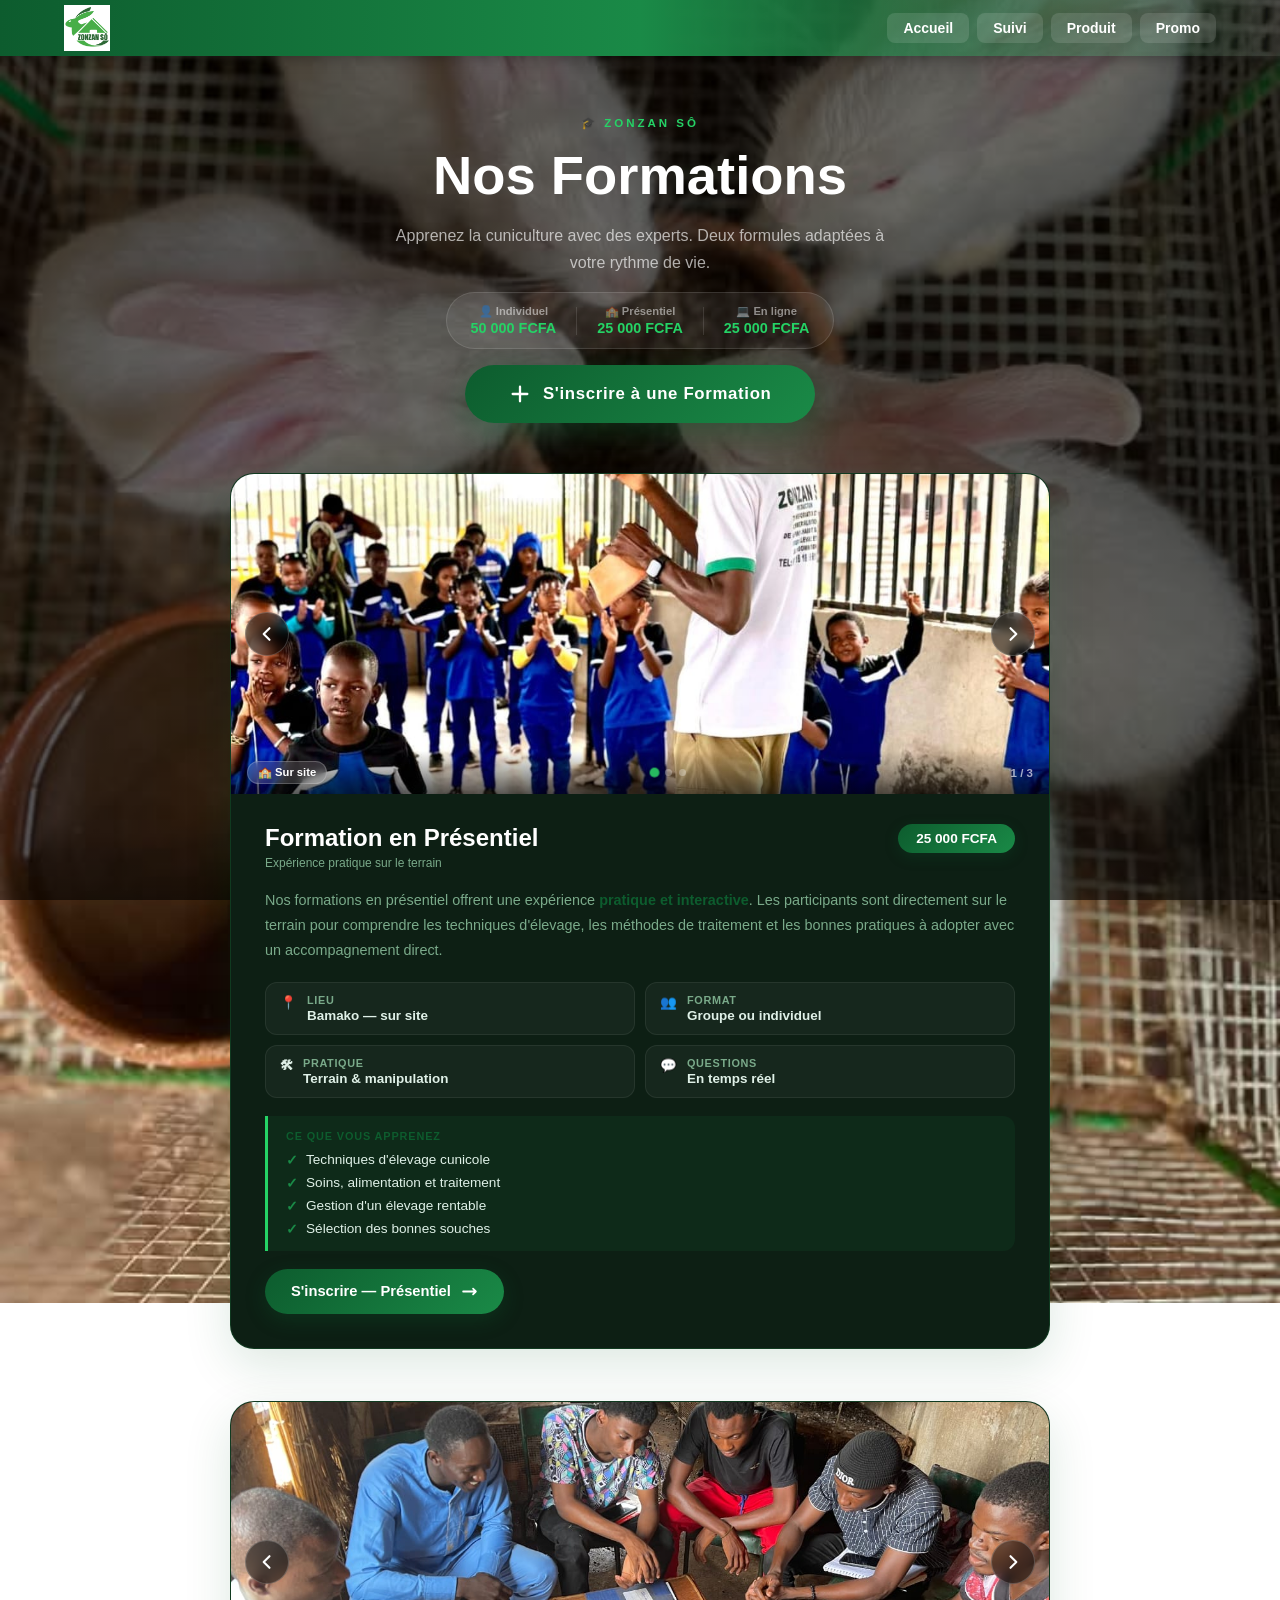
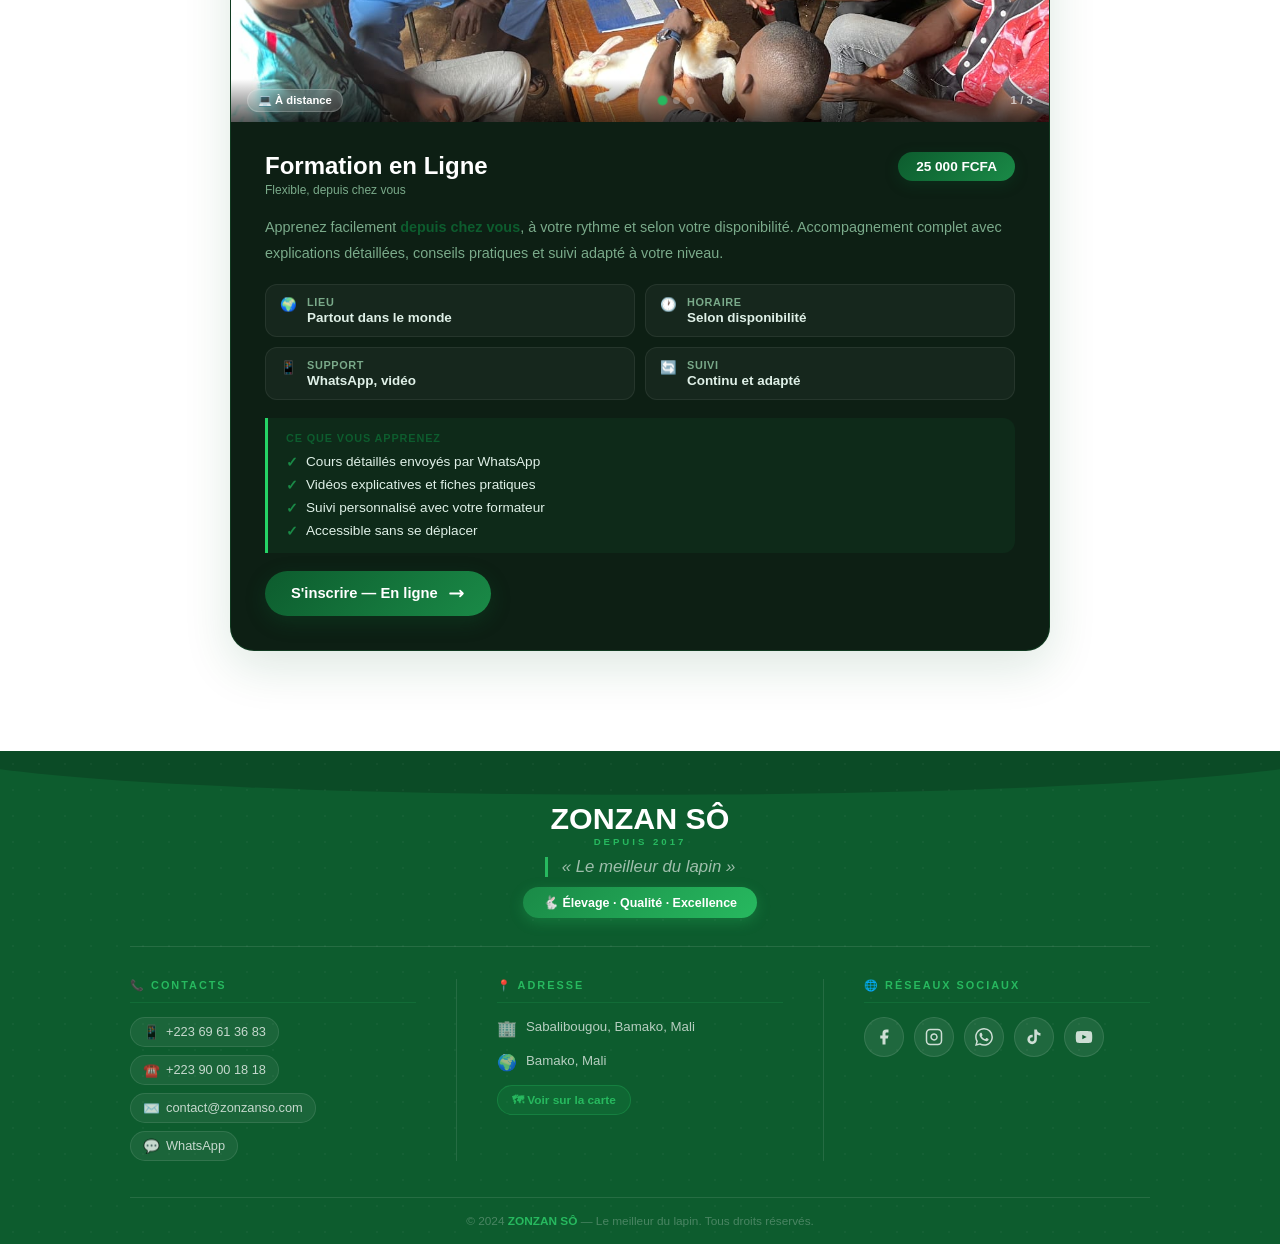
==== commit b19a66aa: "mise à jour du projet" ====
--- a/formation.html
+++ b/formation.html
@@ -23,7 +23,7 @@
     </nav>
   </header>
 
-  <!-- ══ HERO ══ -->
+  
   <section class="formation-hero">
     <div class="hero-label">🎓 Zonzan Sô</div>
     <h1>Nos Formations</h1>
@@ -35,7 +35,7 @@
       <div class="hp-div"></div>
       <div class="hp-item"><span class="hp-type">💻 En ligne</span><span class="hp-price">25 000 FCFA</span></div>
     </div>
-    <!-- CTA principal — bien visible dans le hero -->
+    
     <button class="hero-cta" onclick="openChoice()">
       <svg width="22" height="22" fill="none" viewBox="0 0 24 24" stroke="currentColor" stroke-width="2.5">
         <path stroke-linecap="round" stroke-linejoin="round" d="M12 4v16m8-8H4"/>
@@ -44,7 +44,7 @@
     </button>
   </section>
 
-  <!-- ══ CARDS FORMATION ══ -->
+  
   <section class="formations-section">
 
     <!-- PRÉSENTIEL -->
@@ -170,7 +170,7 @@
 
   </section>
 
-  <!-- CTA mobile fixe -->
+  
   <div class="mobile-cta">
     <button onclick="openChoice()">
       <svg width="18" height="18" fill="none" viewBox="0 0 24 24" stroke="currentColor" stroke-width="2.5"><path stroke-linecap="round" stroke-linejoin="round" d="M12 4v16m8-8H4"/></svg>
@@ -178,7 +178,7 @@
     </button>
   </div>
 
-  <!-- ══ CHOICE MODAL ══ -->
+  
   <div class="overlay" id="choiceOverlay">
     <div class="choice-card">
       <button class="choice-close" onclick="closeChoice()">✕</button>
@@ -205,7 +205,7 @@
     </div>
   </div>
 
-  <!-- ══ FORM SCREEN ══ -->
+  
   <div class="form-screen" id="formScreen">
     <div class="form-wrap">
       <div class="f-header">
--- a/formation.css
+++ b/formation.css
@@ -1,13 +1,14 @@
-/* ═══════════════════════════════
-   RESET & VARIABLES
-═══════════════════════════════ */
+
 *, *::before, *::after { box-sizing: border-box; margin: 0; padding: 0; }
 
 :root {
   --green:      #25D366;
   --green-dark: #128C7E;
-  --g1: #0d5c2e; --g2: #1a8a47; --g3: #27b95f;
-  --g4: #d4f0e0; --g5: #edf8f2;
+  --g1: #0d5c2e;
+   --g2: #1a8a47;
+    --g3: #27b95f;
+  --g4: #d4f0e0;
+   --g5: #edf8f2;
    --card: #0d1f14;
   --text: #dff0e7;
   --muted: #7aaa8a;
@@ -28,11 +29,14 @@
   background-attachment: fixed;
   color: var(--text);
 }
-a { text-decoration: none; color: inherit; }
-
-/* ═══════════════════════════════
-   HEADER
-═══════════════════════════════ */
+a { 
+  text-decoration: none; 
+  color: inherit;
+ }
+
+
+
+
 header {
   display: flex;
   align-items: center;
@@ -40,105 +44,189 @@
   background: linear-gradient(90deg, #0d5c2e 0%, #1a8a47 50%, rgba(255,255,255,0.06) 100%);
   padding: 0 5%;
   height: 56px;
-  position: sticky; top: 0; width: 100%; z-index: 500;
+  position: sticky;
+   top: 0;
+    width: 100%;
+     z-index: 500;
   box-shadow: 0 2px 14px rgba(0,0,0,0.3);
 }
-nav { display: flex; gap: 8px; align-items: center; }
+nav {
+   display: flex;
+    gap: 8px;
+     align-items: center;
+     }
 nav a {
-  background: rgba(255,255,255,0.12); color: white;
-  padding: 7px 16px; border-radius: 8px;
-  font-size: 14px; font-weight: 600;
-  transition: background .2s; white-space: nowrap;
-}
-nav a:hover { background: var(--g3); }
+  background: rgba(255,255,255,0.12);
+   color: white;
+  padding: 7px 16px;
+   border-radius: 8px;
+  font-size: 14px;
+   font-weight: 600;
+  transition: background .2s;
+   white-space: nowrap;
+}
+nav a:hover { 
+  background: var(--g3); 
+}
 
 .hamburger {
-  display: none; flex-direction: column;
-  justify-content: center; gap: 5px;
-  width: 36px; height: 36px;
-  background: none; border: none; cursor: pointer; padding: 3px; flex-shrink: 0;
+  display: none;
+   flex-direction: column;
+  justify-content: center;
+   gap: 5px;
+  width: 36px;
+   height: 36px;
+  background: none;
+   border: none;
+    cursor: pointer;
+     padding: 3px;
+      flex-shrink: 0;
 }
 .hamburger span {
-  display: block; height: 2.5px; width: 100%;
-  background: white; border-radius: 2px;
+  display: block;
+   height: 2.5px;
+    width: 100%;
+  background: white; 
+  border-radius: 2px;
   transition: transform .3s, opacity .3s;
 }
-.hamburger.open span:nth-child(1) { transform: translateY(7.5px) rotate(45deg); }
-.hamburger.open span:nth-child(2) { opacity: 0; }
-.hamburger.open span:nth-child(3) { transform: translateY(-7.5px) rotate(-45deg); }
+.hamburger.open span:nth-child(1) {
+   transform: translateY(7.5px) rotate(45deg);
+   }
+.hamburger.open span:nth-child(2) {
+   opacity: 0;
+   }
+.hamburger.open span:nth-child(3) { 
+  transform: translateY(-7.5px) rotate(-45deg);
+ }
 
 .nav-overlay {
-  display: none; position: fixed; inset: 0;
-  background: rgba(0,0,0,0.5); z-index: 490;
-}
-.nav-overlay.open { display: block; }
-
-/* ═══════════════════════════════
-   HERO
-═══════════════════════════════ */
+  display: none;
+   position: fixed;
+    inset: 0;
+  background: rgba(0,0,0,0.5);
+   z-index: 490;
+}
+.nav-overlay.open { 
+  display: block; 
+}
+
+
+
+
+
 .formation-hero {
   text-align: center;
   padding: 60px 24px 50px;
-  display: flex; flex-direction: column; align-items: center; gap: 16px;
+  display: flex;
+   flex-direction: column;
+    align-items: center; 
+    gap: 16px;
   animation: fadeDown .6s ease both;
 }
 .hero-label {
-  font-size: .72rem; font-weight: 800;
-  letter-spacing: 3px; text-transform: uppercase;
+  font-size: .72rem;
+   font-weight: 800;
+  letter-spacing: 3px;
+   text-transform: uppercase;
   color: var(--green);
 }
 .formation-hero h1 {
   font-size: clamp(2rem, 6vw, 3.4rem);
-  font-weight: 900; color: white; line-height: 1.1;
+  font-weight: 900;
+   color: white;
+    line-height: 1.1;
 }
 .formation-hero > p {
   color: rgba(255,255,255,.65);
-  max-width: 500px; line-height: 1.7;
+  max-width: 500px;
+   line-height: 1.7;
   font-size: clamp(.88rem, 2vw, 1rem);
 }
 
-/* prix dans le hero */
+
 .hero-prices {
-  display: inline-flex; align-items: center;
+  display: inline-flex;
+   align-items: center;
   background: rgba(255,255,255,0.07);
   border: 1px solid rgba(255,255,255,0.12);
   border-radius: 100px;
-  padding: 12px 24px; gap: 20px; flex-wrap: wrap;
+  padding: 12px 24px;
+   gap: 20px;
+    flex-wrap: wrap;
   justify-content: center;
 }
-.hp-item { display: flex; flex-direction: column; align-items: center; gap: 2px; }
-.hp-type { font-size: .7rem; color: rgba(255,255,255,.5); font-weight: 600; }
-.hp-price { font-size: .9rem; font-weight: 800; color: var(--green); }
-.hp-div { width: 1px; height: 28px; background: rgba(255,255,255,0.12); }
-
-/* ── CTA PRINCIPAL DANS LE HERO ── */
+.hp-item { 
+  display: flex;
+   flex-direction: column; 
+   align-items: center;
+    gap: 2px; 
+  }
+.hp-type { 
+  font-size: .7rem; 
+  color: rgba(255,255,255,.5);
+   font-weight: 600;
+   }
+.hp-price {
+   font-size: .9rem; 
+   font-weight: 800;
+    color: var(--green); 
+  }
+.hp-div { 
+  width: 1px;
+   height: 28px;
+    background: rgba(255,255,255,0.12);
+   }
+
+
 .hero-cta {
-  display: inline-flex; align-items: center; gap: 12px;
+  display: inline-flex; 
+  align-items: center;
+   gap: 12px;
   background: linear-gradient(135deg, var(--g1), var(--g2));
-  color: white; border: none;
-  padding: 18px 44px; border-radius: 100px;
-  font-size: 1.05rem; font-weight: 800;
-  cursor: pointer; letter-spacing: .04em;
+  color: white;
+   border: none;
+  padding: 18px 44px; 
+  border-radius: 100px;
+  font-size: 1.05rem;
+   font-weight: 800;
+  cursor: pointer; 
+  letter-spacing: .04em;
   box-shadow: 0 8px 32px rgba(13,92,46,0.45);
-  position: relative; overflow: hidden;
+  position: relative; 
+  overflow: hidden;
   transition: transform .25s, box-shadow .25s;
   animation: btnPop .6s .4s cubic-bezier(.34,1.56,.64,1) both;
   font-family: inherit;
 }
 .hero-cta::before {
   content: '';
-  position: absolute; inset: -4px; border-radius: 54px;
+  position: absolute; 
+  inset: -4px;
+   border-radius: 54px;
   border: 2px solid rgba(39,185,95,.6);
-  animation: ringPulse 2.5s ease infinite; opacity: 0;
+  animation: ringPulse 2.5s ease infinite;
+   opacity: 0;
 }
 .hero-cta::after {
-  content: ''; position: absolute; inset: 0;
+  content: ''; 
+  position: absolute;
+   inset: 0;
   background: linear-gradient(135deg, var(--g2), var(--g3));
-  opacity: 0; transition: opacity .22s; border-radius: 100px;
-}
-.hero-cta:hover { transform: translateY(-4px); box-shadow: 0 16px 44px rgba(13,92,46,0.55); }
-.hero-cta:hover::after { opacity: 1; }
-.hero-cta svg, .hero-cta span { position: relative; z-index: 1; }
+  opacity: 0;
+   transition: opacity .22s; 
+   border-radius: 100px;
+}
+.hero-cta:hover { 
+  transform: translateY(-4px);
+   box-shadow: 0 16px 44px rgba(13,92,46,0.55); 
+  }
+.hero-cta:hover::after { 
+  opacity: 1; 
+}
+.hero-cta svg, .hero-cta span {
+   position: relative; z-index: 1;
+   }
 
 @keyframes btnPop {
   from { opacity: 0; transform: scale(.8) translateY(10px); }
@@ -153,30 +241,35 @@
   to   { opacity: 1; transform: translateY(0); }
 }
 
-/* ═══════════════════════════════
-   FORMATIONS SECTION
-═══════════════════════════════ */
+
+
+
+
 .formations-section {
   max-width: 860px;
   margin: 0 auto;
   padding: 0 20px 100px;
-  display: flex; flex-direction: column; gap: 52px;
-}
-
-/* ═══════════════════════════════
-   CARD — photo en haut / texte en bas
-═══════════════════════════════ */
+  display: flex; 
+  flex-direction: column; 
+  gap: 52px;
+}
+
+
+
 .formation-card {
   background: var(--card);
   border: 1px solid var(--border);
   border-radius: 24px;
   overflow: hidden;
-  display: flex; flex-direction: column;
+  display: flex;
+   flex-direction: column;
   box-shadow: var(--shadow);
   transition: transform .3s, box-shadow .3s;
   animation: cardIn .5s ease both;
 }
-.formation-card:nth-child(2) { animation-delay: .15s; }
+.formation-card:nth-child(2) {
+   animation-delay: .15s;
+   }
 .formation-card:hover {
   transform: translateY(-5px);
   box-shadow: 0 28px 70px rgba(13,92,46,0.22);
@@ -186,125 +279,290 @@
   to   { opacity: 1; transform: translateY(0); }
 }
 
-/* ── SLIDER ── */
+
+
 .card-slider {
   position: relative;
-  width: 100%; height: 320px;
-  overflow: hidden; background: #071a10; flex-shrink: 0;
-}
-.slides { display: flex; height: 100%; transition: transform .5s cubic-bezier(.4,0,.2,1); }
-.slide { min-width: 100%; height: 100%; flex-shrink: 0; overflow: hidden; }
+  width: 100%;
+   height: 320px;
+  overflow: hidden;
+   background: #071a10;
+    flex-shrink: 0;
+}
+.slides {
+   display: flex;
+    height: 100%;
+     transition: transform .5s cubic-bezier(.4,0,.2,1); 
+    }
+.slide {
+   min-width: 100%;
+    height: 100%;
+     flex-shrink: 0;
+      overflow: hidden;
+     }
 .slide img {
-  width: 100%; height: 100%;
-  object-fit: cover; object-position: center; display: block;
-}
-
-/* flèches */
+  width: 100%;
+   height: 100%;
+  object-fit: cover;
+   object-position: center; 
+   display: block;
+}
+
+
+
 .slider-arrow {
-  position: absolute; top: 50%; transform: translateY(-50%);
-  width: 44px; height: 44px; border-radius: 50%;
+  position: absolute;
+   top: 50%;
+    transform: translateY(-50%);
+  width: 44px;
+   height: 44px;
+    border-radius: 50%;
   background: rgba(0,0,0,.5);
   border: 1.5px solid rgba(255,255,255,.2);
-  color: white; cursor: pointer;
-  display: flex; align-items: center; justify-content: center;
+  color: white;
+   cursor: pointer;
+  display: flex;
+   align-items: center;
+    justify-content: center;
   backdrop-filter: blur(6px);
-  transition: background .2s, border-color .2s, transform .15s; z-index: 10;
-}
-.slider-arrow svg { width: 20px; height: 20px; }
-.slider-arrow.left  { left: 14px; }
-.slider-arrow.right { right: 14px; }
+  transition: background .2s, border-color .2s, transform .15s;
+   z-index: 10;
+}
+.slider-arrow svg { 
+  width: 20px;
+   height: 20px;
+   }
+.slider-arrow.left  {
+   left: 14px; 
+  }
+.slider-arrow.right {
+   right: 14px; 
+  }
 .slider-arrow:hover {
-  background: var(--g2); border-color: var(--g3);
+  background: var(--g2);
+   border-color: var(--g3);
   transform: translateY(-50%) scale(1.1);
 }
 
-/* barre basse slider */
+
 .slider-footer {
-  position: absolute; bottom: 0; left: 0; right: 0;
-  display: flex; align-items: center; justify-content: space-between;
+  position: absolute;
+   bottom: 0; 
+   left: 0;
+    right: 0;
+  display: flex; 
+  align-items: center;
+   justify-content: space-between;
   padding: 10px 16px;
   background: linear-gradient(to top, rgba(0,0,0,.65), transparent);
 }
 .slide-tag {
-  font-size: .7rem; font-weight: 700; color: white;
-  background: rgba(255,255,255,.15); border: 1px solid rgba(255,255,255,.2);
-  padding: 4px 10px; border-radius: 100px; backdrop-filter: blur(4px);
-}
-.dots { display: flex; gap: 7px; align-items: center; }
-.dot { width: 7px; height: 7px; border-radius: 50%; background: rgba(255,255,255,.3); transition: background .2s, transform .2s; cursor: pointer; }
-.dot.active { background: var(--g3); transform: scale(1.4); }
-.slide-counter { font-size: .72rem; color: rgba(255,255,255,.65); font-weight: 600; }
-
-/* ── CARD BODY ── */
+  font-size: .7rem; 
+  font-weight: 700;
+   color: white;
+  background: rgba(255,255,255,.15);
+   border: 1px solid rgba(255,255,255,.2);
+  padding: 4px 10px;
+   border-radius: 100px;
+    backdrop-filter: blur(4px);
+}
+.dots { 
+  display: flex;
+   gap: 7px;
+    align-items: center;
+   }
+.dot { 
+  width: 7px; 
+  height: 7px;
+   border-radius: 50%; 
+   background: rgba(255,255,255,.3); 
+   transition: background .2s, transform .2s; 
+   cursor: pointer;
+   }
+.dot.active { 
+  background: var(--g3);
+   transform: scale(1.4); 
+  }
+.slide-counter {
+   font-size: .72rem;
+    color: rgba(255,255,255,.65); 
+    font-weight: 600; 
+  }
+
+
+
 .card-body {
   padding: 30px 34px 34px;
-  display: flex; flex-direction: column; gap: 18px;
+  display: flex; 
+  flex-direction: column;
+   gap: 18px;
 }
 .card-head {
-  display: flex; align-items: flex-start;
-  justify-content: space-between; gap: 12px; flex-wrap: wrap;
-}
-.card-title { font-size: clamp(1.1rem, 2.5vw, 1.5rem); font-weight: 800; color: white; line-height: 1.2; }
-.card-sub { display: block; font-size: .75rem; color: var(--muted); margin-top: 3px; }
+  display: flex;
+   align-items: flex-start;
+  justify-content: space-between; 
+  gap: 12px;
+   flex-wrap: wrap;
+}
+.card-title { 
+  font-size: clamp(1.1rem, 2.5vw, 1.5rem);
+   font-weight: 800; 
+   color: white; 
+   line-height: 1.2;
+   }
+.card-sub { 
+  display: block;
+   font-size: .75rem;
+    color: var(--muted);
+     margin-top: 3px; 
+    }
 .price-badge {
   background: linear-gradient(135deg, var(--g1), var(--g2));
-  color: white; font-size: .85rem; font-weight: 800;
-  padding: 7px 18px; border-radius: 100px;
-  box-shadow: 0 4px 14px rgba(13,92,46,.25); white-space: nowrap; flex-shrink: 0;
-}
-.card-desc { font-size: .9rem; color: var(--muted); line-height: 1.75; }
-.card-desc strong { color: var(--g1); font-weight: 700; }
-
-/* info grid */
-.info-grid { display: grid; grid-template-columns: 1fr 1fr; gap: 10px; }
+  color: white;
+   font-size: .85rem;
+    font-weight: 800;
+  padding: 7px 18px; 
+  border-radius: 100px;
+  box-shadow: 0 4px 14px rgba(13,92,46,.25);
+   white-space: nowrap; 
+   flex-shrink: 0;
+}
+.card-desc {
+   font-size: .9rem;
+    color: var(--muted); 
+    line-height: 1.75; }
+.card-desc strong { 
+  color: var(--g1);
+   font-weight: 700; 
+  }
+
+
+.info-grid {
+   display: grid; 
+   grid-template-columns: 1fr 1fr;
+    gap: 10px; }
 .info-item {
-  display: flex; align-items: flex-start; gap: 10px;
+  display: flex;
+   align-items: flex-start; 
+   gap: 10px;
  background: rgba(255,255,255,.04);
   border: 1px solid rgba(255,255,255,.07);
-  border-radius: 12px; padding: 11px 14px;
-}
-.info-ico { font-size: 1.05rem; flex-shrink: 0; margin-top: 1px; }
-.info-item div { display: flex; flex-direction: column; gap: 2px; }
-.info-item strong { font-size: .68rem; color: var(--muted); text-transform: uppercase; letter-spacing: .06em; font-weight: 700; }
-.info-item span  { font-size: .84rem; color: var(--text); font-weight: 600; }
-
-/* avantages */
+  border-radius: 12px; 
+  padding: 11px 14px;
+}
+.info-ico { 
+  font-size: 1.05rem; 
+  flex-shrink: 0;
+   margin-top: 1px; 
+  }
+.info-item div { 
+  display: flex; 
+  flex-direction: column; 
+  gap: 2px; 
+}
+.info-item strong { 
+  font-size: .68rem;
+   color: var(--muted); 
+   text-transform: uppercase; 
+   letter-spacing: .06em; 
+   font-weight: 700;
+   }
+.info-item span  { 
+  font-size: .84rem; 
+  color: var(--text);
+   font-weight: 600; 
+  }
+
+
 .avantages {
  background: rgba(37,211,102,.06);
   border-left: 3px solid var(--green);
-  border-radius: 0 12px 12px 0; padding: 14px 18px;
-}
-.av-title { font-size: .68rem; font-weight: 800; text-transform: uppercase; letter-spacing: .08em; color: var(--g1); margin-bottom: 10px; }
-.av-list { display: flex; flex-direction: column; gap: 7px; }
-.av-item { display: flex; align-items: flex-start; gap: 8px; font-size: .85rem; color: var(--text); }
-.av-item span { color: var(--g2); font-weight: 900; flex-shrink: 0; }
-
-/* bouton dans la card */
+  border-radius: 0 12px 12px 0;
+   padding: 14px 18px;
+}
+.av-title { 
+  font-size: .68rem; 
+  font-weight: 800; 
+  text-transform: uppercase; 
+  letter-spacing: .08em; 
+  color: var(--g1);
+   margin-bottom: 10px; }
+.av-list {
+   display: flex; 
+   flex-direction: column;
+    gap: 7px; 
+  }
+.av-item {
+   display: flex; 
+   align-items: flex-start; 
+   gap: 8px; 
+   font-size: .85rem; 
+   color: var(--text);
+   }
+.av-item span { 
+  color: var(--g2); 
+  font-weight: 900; 
+  flex-shrink: 0; 
+}
+
+
+
 .card-cta {
-  display: inline-flex; align-items: center; gap: 10px;
+  display: inline-flex; 
+  align-items: center; 
+  gap: 10px;
   align-self: flex-start;
   background: linear-gradient(135deg, var(--g1), var(--g2));
-  color: white; border: none;
-  padding: 14px 26px; border-radius: 100px;
-  font-size: .92rem; font-weight: 700; cursor: pointer;
+  color: white;
+   border: none;
+  padding: 14px 26px; 
+  border-radius: 100px;
+  font-size: .92rem;
+   font-weight: 700; 
+   cursor: pointer;
   box-shadow: 0 6px 20px rgba(13,92,46,.3);
   transition: transform .2s, box-shadow .2s;
-  position: relative; overflow: hidden; font-family: inherit;
+  position: relative; 
+  overflow: hidden; 
+  font-family: inherit;
 }
 .card-cta::after {
-  content: ''; position: absolute; inset: 0;
+  content: ''; 
+  position: absolute; 
+  inset: 0;
   background: linear-gradient(135deg, var(--g2), var(--g3));
-  opacity: 0; transition: opacity .2s;
-}
-.card-cta svg { width: 17px; height: 17px; transition: transform .2s; position: relative; z-index: 1; }
-.card-cta span { position: relative; z-index: 1; }
-.card-cta:hover { transform: translateY(-3px); box-shadow: 0 12px 30px rgba(13,92,46,.4); }
-.card-cta:hover::after { opacity: 1; }
-.card-cta:hover svg { transform: translateX(5px); }
-
-/* CTA mobile fixe */
+  opacity: 0; 
+  transition: opacity .2s;
+}
+.card-cta svg { 
+  width: 17px; 
+  height: 17px;
+   transition: transform .2s;
+    position: relative; 
+    z-index: 1; 
+  }
+.card-cta span {
+   position: relative;
+    z-index: 1;
+   }
+.card-cta:hover { 
+  transform: translateY(-3px);
+   box-shadow: 0 12px 30px rgba(13,92,46,.4); 
+  }
+.card-cta:hover::after {
+   opacity: 1;
+   }
+.card-cta:hover svg { 
+  transform: translateX(5px);
+ }
+
+
 .mobile-cta {
-  display: none; position: fixed; bottom: 0; left: 0; right: 0;
+  display: none; 
+  position: fixed; 
+  bottom: 0; 
+  left: 0;
+   right: 0;
   padding: 10px 14px;
   background: rgba(255,255,255,.96);
   backdrop-filter: blur(12px);
@@ -312,88 +570,184 @@
   z-index: 300;
 }
 .mobile-cta button {
-  width: 100%; padding: 14px;
-  border: none; border-radius: 12px;
-  font-size: .92rem; font-weight: 700; cursor: pointer;
+  width: 100%; 
+  padding: 14px;
+  border: none;
+   border-radius: 12px;
+  font-size: .92rem; 
+  font-weight: 700; 
+  cursor: pointer;
   background: linear-gradient(135deg, var(--g1), var(--g2));
   color: white;
   box-shadow: 0 4px 16px rgba(13,92,46,.3);
-  display: flex; align-items: center; justify-content: center; gap: 10px;
+  display: flex;
+   align-items: center; 
+   justify-content: center;
+    gap: 10px;
   font-family: inherit;
 }
 
-/* ═══════════════════════════════
-   CHOICE MODAL
-═══════════════════════════════ */
+
+
+
 .overlay {
-  display: none; position: fixed; inset: 0;
-  background: rgba(5,25,12,.65); backdrop-filter: blur(10px);
-  z-index: 800; align-items: center; justify-content: center; padding: 20px;
-}
-.overlay.active { display: flex; animation: fadeIn .2s ease; }
-@keyframes fadeIn { from{opacity:0} to{opacity:1} }
+  display: none; 
+  position: fixed; 
+  inset: 0;
+  background: rgba(5,25,12,.65);
+   backdrop-filter: blur(10px);
+  z-index: 800;
+   align-items: center;
+   justify-content: center;
+    padding: 20px;
+}
+.overlay.active { 
+  display: flex;
+   animation: fadeIn .2s ease; 
+  }
+@keyframes fadeIn { 
+  from{opacity:0} to{opacity:1} 
+}
 
 .choice-card {
-  background: white; border-radius: 28px;
-  padding: 44px 36px; max-width: 500px; width: 100%;
+  background: white;
+   border-radius: 28px;
+  padding: 44px 36px; 
+  max-width: 500px; 
+  width: 100%;
   text-align: center;
   box-shadow: 0 24px 60px rgba(13,92,46,.25);
   border: 1.5px solid var(--border);
   position: relative;
   animation: popUp .3s cubic-bezier(.34,1.56,.64,1);
 }
-@keyframes popUp { from{opacity:0;transform:scale(.92) translateY(20px)} to{opacity:1;transform:none} }
+@keyframes popUp {
+   from{opacity:0;transform:scale(.92) translateY(20px)} to{opacity:1;transform:none} 
+  }
 
 .choice-close {
-  position: absolute; top: 16px; right: 16px;
-  width: 32px; height: 32px; border-radius: 50%;
-  background: var(--g5); border: 1px solid var(--border);
-  color: var(--muted); font-size: 1rem; cursor: pointer;
-  display: flex; align-items: center; justify-content: center;
+  position: absolute;
+   top: 16px;
+    right: 16px;
+  width: 32px;
+   height: 32px; 
+   border-radius: 50%;
+  background: var(--g5);
+   border: 1px solid var(--border);
+  color: var(--muted);
+   font-size: 1rem; 
+   cursor: pointer;
+  display: flex;
+   align-items: center;
+    justify-content: center;
   transition: background .2s;
 }
-.choice-close:hover { background: var(--g4); }
-
-.choice-icon { font-size: 2.4rem; display: block; margin-bottom: 14px; }
-.choice-card h2 { font-size: 1.65rem; color: var(--g1); margin-bottom: 8px; font-weight: 800; }
-.choice-card > p { color: var(--muted); font-size: .9rem; margin-bottom: 28px; }
-.choice-list { display: flex; flex-direction: column; gap: 12px; }
+.choice-close:hover { 
+  background: var(--g4);
+ }
+
+.choice-icon { 
+  font-size: 2.4rem;
+   display: block;
+    margin-bottom: 14px; 
+  }
+.choice-card h2 { 
+  font-size: 1.65rem; 
+  color: var(--g1);
+   margin-bottom: 8px; 
+   font-weight: 800; 
+  }
+.choice-card > p { 
+  color: var(--muted);
+   font-size: .9rem;
+    margin-bottom: 28px; 
+  }
+.choice-list {
+   display: flex; 
+   flex-direction: column; 
+   gap: 12px; 
+  }
 
 .type-btn {
-  display: flex; align-items: center; gap: 16px;
-  background: var(--g5); border: 2px solid var(--border);
-  border-radius: 16px; padding: 18px 20px;
-  cursor: pointer; text-align: left;
+  display: flex;
+   align-items: center; 
+   gap: 16px;
+  background: var(--g5);
+   border: 2px solid var(--border);
+  border-radius: 16px;
+   padding: 18px 20px;
+  cursor: pointer;
+   text-align: left;
   transition: border-color .2s, background .2s, transform .18s, box-shadow .18s;
-  color: var(--text); width: 100%; font-family: inherit;
+  color: var(--text); 
+  width: 100%; 
+  font-family: inherit;
 }
 .type-btn:hover {
-  border-color: var(--g2); background: var(--g4);
-  transform: translateX(6px); box-shadow: 0 4px 16px rgba(13,92,46,.1);
+  border-color: var(--g2); 
+  background: var(--g4);
+  transform: translateX(6px);
+   box-shadow: 0 4px 16px rgba(13,92,46,.1);
 }
 .t-icon {
-  width: 48px; height: 48px; border-radius: 12px; flex-shrink: 0;
+  width: 48px;
+   height: 48px; 
+   border-radius: 12px; 
+   flex-shrink: 0;
   background: linear-gradient(135deg, var(--g1), var(--g3));
-  display: flex; align-items: center; justify-content: center; font-size: 1.4rem;
-}
-.t-info { flex: 1; }
-.t-info strong { display: block; font-size: .97rem; font-weight: 700; color: var(--text); }
-.t-info em { font-style: normal; font-size: .8rem; color: var(--muted); margin-top: 3px; display: block; }
-.t-price { font-weight: 800; font-size: .9rem; color: var(--g1); white-space: nowrap; }
-
-/* ═══════════════════════════════
-   FORM SCREEN
-═══════════════════════════════ */
+  display: flex;
+   align-items: center;
+    justify-content: center;
+     font-size: 1.4rem;
+}
+.t-info { 
+  flex: 1; 
+}
+.t-info strong { 
+  display: block; 
+  font-size: .97rem; 
+  font-weight: 700; 
+  color: var(--text);
+ }
+.t-info em { 
+  font-style: normal; 
+  font-size: .8rem; 
+  color: var(--muted);
+   margin-top: 3px;
+    display: block; 
+  }
+.t-price { 
+  font-weight: 800;
+   font-size: .9rem; 
+   color: var(--g1);
+    white-space: nowrap;
+   }
+
+
+
+
+
 .form-screen {
-  display: none; position: fixed; inset: 0;
-  background: rgba(5,25,12,.65); backdrop-filter: blur(10px);
-  z-index: 900; overflow-y: auto; padding: 24px 16px 60px;
-}
-.form-screen.active { display: block; animation: fadeIn .25s ease; }
+  display: none;
+   position: fixed; 
+   inset: 0;
+  background: rgba(5,25,12,.65); 
+  backdrop-filter: blur(10px);
+  z-index: 900;
+   overflow-y: auto; 
+   padding: 24px 16px 60px;
+}
+.form-screen.active {
+   display: block; 
+   animation: fadeIn .25s ease;
+   }
 
 .form-wrap {
-  background: white; border-radius: 28px;
-  max-width: 580px; margin: 0 auto; overflow: hidden;
+  background: white;
+   border-radius: 28px;
+  max-width: 580px;
+   margin: 0 auto; 
+   overflow: hidden;
   box-shadow: 0 24px 60px rgba(13,92,46,.25);
   border: 1.5px solid var(--border);
   animation: popUp .3s ease;
@@ -401,34 +755,68 @@
 
 .f-header {
   background: linear-gradient(135deg, var(--g1), var(--g2));
-  padding: 30px 32px 26px; position: relative;
+  padding: 30px 32px 26px; 
+  position: relative;
 }
 .back-btn {
-  position: absolute; top: 18px; left: 18px;
-  background: rgba(255,255,255,.18); border: 1.5px solid rgba(255,255,255,.35);
-  color: white; cursor: pointer; border-radius: 10px;
-  display: flex; align-items: center; gap: 5px;
-  font-size: .82rem; font-weight: 600; padding: 7px 13px;
-  transition: background .2s; font-family: inherit;
-}
-.back-btn:hover { background: rgba(255,255,255,.3); }
+  position: absolute;
+   top: 18px; 
+   left: 18px;
+  background: rgba(255,255,255,.18);
+   border: 1.5px solid rgba(255,255,255,.35);
+  color: white; 
+  cursor: pointer; 
+  border-radius: 10px;
+  display: flex; 
+  align-items: center; 
+  gap: 5px;
+  font-size: .82rem;
+   font-weight: 600; 
+   padding: 7px 13px;
+  transition: background .2s; 
+  font-family: inherit;
+}
+.back-btn:hover { 
+  background: rgba(255,255,255,.3); 
+}
 
 .f-badge {
-  display: inline-block; margin-top: 34px; margin-bottom: 10px;
-  background: rgba(255,255,255,.22); border: 1.5px solid rgba(255,255,255,.4);
-  color: white; font-size: 9.5px; font-weight: 800;
-  letter-spacing: 2.5px; text-transform: uppercase;
-  padding: 5px 14px; border-radius: 100px;
-}
-.f-header h2 { font-size: 1.7rem; color: white; font-weight: 800; }
+  display: inline-block;
+   margin-top: 34px; 
+   margin-bottom: 10px;
+  background: rgba(255,255,255,.22); 
+  border: 1.5px solid rgba(255,255,255,.4);
+  color: white; 
+  font-size: 9.5px; 
+  font-weight: 800;
+  letter-spacing: 2.5px;
+   text-transform: uppercase;
+  padding: 5px 14px;
+   border-radius: 100px;
+}
+.f-header h2 { 
+  font-size: 1.7rem;
+   color: white;
+    font-weight: 800;
+   }
 
 .price-box {
-  display: flex; align-items: center; gap: 14px;
-  background: rgba(255,255,255,.14); border: 1.5px solid rgba(255,255,255,.28);
-  border-radius: 14px; padding: 14px 18px; margin-top: 18px;
-}
-.p-emoji { font-size: 1.6rem; }
-.p-val { font-size: 1.5rem; font-weight: 800; color: white; line-height: 1; }
+  display: flex;
+   align-items: center; 
+   gap: 14px;
+  background: rgba(255,255,255,.14);
+   border: 1.5px solid rgba(255,255,255,.28);
+  border-radius: 14px;
+   padding: 14px 18px; 
+   margin-top: 18px;
+}
+.p-emoji {
+   font-size: 1.6rem; 
+  }
+.p-val { 
+  font-size: 1.5rem; 
+  font-weight: 800; 
+  color: white; line-height: 1; }
 .p-lbl { font-size: .78rem; color: rgba(255,255,255,.72); margin-top: 3px; }
 
 .sub-section { padding: 22px 32px 0; }
@@ -456,108 +844,397 @@
   cursor: pointer; position: relative;
   transition: border-color .2s, background .2s;
 }
-.file-drop:hover { border-color: var(--g2); background: var(--g4); }
-.file-drop input[type=file] { position: absolute; inset: 0; opacity: 0; cursor: pointer; width: 100%; height: 100%; }
-.fd-icon { font-size: 2rem; margin-bottom: 8px; }
-.file-drop p { font-size: .86rem; color: var(--muted); }
-.file-drop strong { color: var(--g1); }
-.file-picked { display: none; font-size: .82rem; color: var(--g2); margin-top: 6px; font-weight: 600; }
-
-.divider { height: 1px; background: linear-gradient(90deg, transparent, var(--border), transparent); }
-
-.pay-grid { display: grid; grid-template-columns: 1fr 1fr; gap: 10px; }
+.file-drop:hover { 
+  border-color: var(--g2); 
+  background: var(--g4); 
+}
+.file-drop input[type=file] {
+   position: absolute; 
+   inset: 0; opacity: 0; 
+   cursor: pointer;
+    width: 100%; 
+    height: 100%; 
+  }
+.fd-icon {
+   font-size: 2rem; 
+   margin-bottom: 8px;
+   }
+.file-drop p { 
+  font-size: .86rem;
+   color: var(--muted); 
+  }
+.file-drop strong { 
+  color: var(--g1);
+ }
+.file-picked { 
+  display: none; 
+  font-size: .82rem;
+   color: var(--g2);
+    margin-top: 6px; 
+    font-weight: 600; 
+  }
+
+.divider { 
+  height: 1px;
+   background: linear-gradient(90deg, transparent, var(--border), transparent); 
+  }
+
+.pay-grid {
+   display: grid;
+    grid-template-columns: 1fr 1fr;
+     gap: 10px; 
+    }
 .pay-card {
-  display: flex; align-items: center; gap: 10px;
-  background: var(--g5); border: 2px solid var(--border);
-  border-radius: 12px; padding: 13px 14px; cursor: pointer;
+  display: flex;
+   align-items: center;
+    gap: 10px;
+  background: var(--g5);
+   border: 2px solid var(--border);
+  border-radius: 12px;
+   padding: 13px 14px;
+    cursor: pointer;
   transition: border-color .2s, background .2s;
 }
-.pay-card input[type=radio] { display: none; }
-.pay-card .pico { font-size: 1.2rem; }
-.pay-card .pname { font-size: .86rem; font-weight: 600; color: var(--text); flex: 1; }
-.pay-card:has(input:checked) { border-color: var(--g2); background: var(--g4); }
-
-.f-footer { padding: 26px 32px 32px; }
+.pay-card input[type=radio] {
+   display: none;
+   }
+.pay-card .pico { 
+  font-size: 1.2rem;
+ }
+.pay-card .pname { 
+  font-size: .86rem;
+   font-weight: 600;
+    color: var(--text); 
+    flex: 1; 
+  }
+.pay-card:has(input:checked) { 
+  border-color: var(--g2);
+   background: var(--g4); 
+  }
+
+.f-footer { 
+  padding: 26px 32px 32px;
+ }
 .btn-send {
-  width: 100%; display: flex; align-items: center; justify-content: center; gap: 12px;
+  width: 100%; 
+  display: flex; 
+  align-items: center;
+   justify-content: center;
+    gap: 12px;
   background: linear-gradient(135deg, #1db954, #128C7E);
-  color: white; border: none; border-radius: 100px;
-  font-size: 1.05rem; font-weight: 800;
-  padding: 18px 32px; cursor: pointer;
+  color: white;
+   border: none;
+    border-radius: 100px;
+  font-size: 1.05rem; 
+  font-weight: 800;
+  padding: 18px 32px;
+   cursor: pointer;
   box-shadow: 0 8px 28px rgba(29,185,84,.3);
-  transition: transform .2s, box-shadow .2s; font-family: inherit;
-}
-.btn-send:hover { transform: translateY(-2px); box-shadow: 0 14px 36px rgba(29,185,84,.38); }
-.note { text-align: center; margin-top: 14px; font-size: .77rem; color: var(--muted); }
-
-/* ═══════════════════════════════
-   FOOTER
-═══════════════════════════════ */
-footer { background: var(--g1); position: relative; overflow: hidden; }
-footer::before { content: ''; display: block; width: 100%; height: 44px; background: rgba(0,0,0,.18); clip-path: ellipse(55% 100% at 50% 0%); }
-.footer-texture { position: absolute; inset: 0; background-image: radial-gradient(rgba(255,255,255,.03) 1px, transparent 1px); background-size: 26px 26px; pointer-events: none; }
-.footer-inner { max-width: 1100px; margin: 0 auto; padding: 0 40px; position: relative; z-index: 1; }
-.footer-brand { text-align: center; padding: 8px 0 28px; border-bottom: 1px solid var(--ftborder); display: flex; flex-direction: column; align-items: center; gap: 10px; }
-.brand-name { font-size: 1.9rem; font-weight: 700; color: white; line-height: 1; }
-.brand-name span { display: block; font-size: .6rem; font-weight: 700; letter-spacing: 3px; text-transform: uppercase; color: var(--g3); margin-top: 4px; }
-.slogan-text { font-style: italic; font-size: 1.05rem; color: rgba(255,255,255,.6); border-left: 3px solid var(--g3); padding-left: 14px; }
-.slogan-badge { display: inline-flex; align-items: center; gap: 7px; background: linear-gradient(135deg,var(--g2),var(--g3)); color: white; font-size: .78rem; font-weight: 800; padding: 8px 20px; border-radius: 100px; box-shadow: 0 4px 14px rgba(39,185,95,.3); }
-.footer-main { display: flex; align-items: flex-start; justify-content: space-between; padding: 32px 0 36px; border-bottom: 1px solid var(--ftborder); }
-.v-div { width: 1px; align-self: stretch; background: var(--ftborder); flex-shrink: 0; margin: 0 40px; }
-.f-col { flex: 1; display: flex; flex-direction: column; gap: 14px; min-width: 0; }
-.col-title { font-size: .68rem; font-weight: 800; letter-spacing: 2px; text-transform: uppercase; color: var(--g3); padding-bottom: 10px; border-bottom: 1px solid rgba(39,185,95,.18); }
-.contact-list { display: flex; flex-direction: row; flex-wrap: wrap; gap: 8px; }
-.contact-item { display: inline-flex; align-items: center; gap: 6px; text-decoration: none; color: rgba(255,255,255,.75); font-size: .8rem; font-weight: 500; background: rgba(255,255,255,.06); border: 1px solid var(--ftborder); padding: 6px 12px; border-radius: 100px; transition: color .18s, background .18s, transform .18s; white-space: nowrap; }
-.contact-item:hover { color: var(--g3); background: rgba(39,185,95,.12); border-color: rgba(39,185,95,.35); transform: translateY(-2px); }
-.ci-icon { font-size: .85rem; }
-.addr-list { display: flex; flex-direction: column; gap: 10px; }
-.addr-item { display: flex; align-items: flex-start; gap: 9px; color: rgba(255,255,255,.7); font-size: .83rem; line-height: 1.5; }
-.ai-icon { font-size: 1rem; flex-shrink: 0; }
-.map-btn { display: inline-flex; align-items: center; gap: 6px; background: rgba(39,185,95,.12); border: 1px solid rgba(39,185,95,.30); color: var(--g3); font-size: .74rem; font-weight: 700; padding: 7px 14px; border-radius: 100px; text-decoration: none; width: fit-content; transition: background .2s, color .2s; }
-.map-btn:hover { background: var(--g3); color: var(--g1); }
-.social-list { display: flex; flex-direction: row; flex-wrap: wrap; gap: 10px; }
-.social-btn { display: inline-flex; align-items: center; justify-content: center; width: 40px; height: 40px; border-radius: 50%; background: rgba(255,255,255,.08); border: 1px solid var(--ftborder); color: rgba(255,255,255,.78); text-decoration: none; transition: transform .2s, background .2s, border-color .2s; }
-.social-btn svg { width: 18px; height: 18px; flex-shrink: 0; }
-.social-btn:hover { transform: translateY(-3px) scale(1.1); color: white; }
-.social-btn.fb:hover { background: #1877f2; border-color: #1877f2; }
-.social-btn.ig:hover { background: linear-gradient(135deg,#f09433,#e6683c,#dc2743,#cc2366); border-color: transparent; }
-.social-btn.wa:hover { background: #25d366; border-color: #25d366; }
-.social-btn.tt:hover { background: #111; border-color: #69c9d0; }
-.social-btn.yt:hover { background: #ff0000; border-color: #ff0000; }
-.footer-bottom { display: flex; justify-content: center; padding: 16px 0; }
-.footer-bottom p { font-size: .74rem; color: rgba(255,255,255,.25); }
-.footer-bottom strong { color: var(--g3); }
-
-/* ═══════════════════════════════
-   RESPONSIVE
-═══════════════════════════════ */
+  transition: transform .2s, box-shadow .2s; 
+  font-family: inherit;
+}
+.btn-send:hover { 
+  transform: translateY(-2px);
+   box-shadow: 0 14px 36px rgba(29,185,84,.38); }
+.note { text-align: center; 
+  margin-top: 14px; 
+  font-size: .77rem; 
+  color: var(--muted); 
+}
+
+
+
+footer { 
+  background: var(--g1); 
+  position: relative;
+   overflow: hidden; 
+  }
+footer::before { 
+  content: ''; 
+  display: block;
+   width: 100%; 
+   height: 44px; 
+   background: rgba(0,0,0,.18);
+    clip-path: ellipse(55% 100% at 50% 0%); 
+  }
+.footer-texture {
+   position: absolute; 
+   inset: 0; 
+   background-image: radial-gradient(rgba(255,255,255,.03) 1px, transparent 1px);
+    background-size: 26px 26px;
+     pointer-events: none; 
+    }
+.footer-inner {
+   max-width: 1100px; 
+   margin: 0 auto; 
+   padding: 0 40px; 
+   position: relative; 
+   z-index: 1;
+   }
+.footer-brand {
+   text-align: center; 
+   padding: 8px 0 28px;
+    border-bottom: 1px solid var(--ftborder); 
+    display: flex; flex-direction: column; 
+    align-items: center; gap: 10px; }
+.brand-name { 
+  font-size: 1.9rem; 
+  font-weight: 700;
+   color: white; 
+  line-height: 1; }
+.brand-name span { 
+  display: block;
+   font-size: .6rem;
+    font-weight: 700; 
+    letter-spacing: 3px;
+     text-transform: uppercase; 
+     color: var(--g3);
+      margin-top: 4px; 
+    }
+.slogan-text { 
+  font-style: italic; 
+  font-size: 1.05rem; 
+  color: rgba(255,255,255,.6); 
+  border-left: 3px solid var(--g3); 
+  padding-left: 14px;
+ }
+.slogan-badge {
+   display: inline-flex;
+    align-items: center;
+     gap: 7px;
+      background: linear-gradient(135deg,var(--g2),var(--g3)); 
+      color: white; 
+      font-size: .78rem;
+       font-weight: 800; 
+      padding: 8px 20px; 
+      border-radius: 100px;
+       box-shadow: 0 4px 14px rgba(39,185,95,.3);
+       }
+.footer-main { 
+  display: flex;
+   align-items: flex-start;
+    justify-content: space-between; 
+    padding: 32px 0 36px;
+     border-bottom: 1px solid var(--ftborder);
+     }
+.v-div {
+   width: 1px;
+    align-self: stretch;
+     background: var(--ftborder); 
+     flex-shrink: 0; margin: 0 40px; 
+    }
+.f-col { 
+  flex: 1;
+   display: flex;
+    flex-direction: column;
+     gap: 14px; 
+     min-width: 0;
+    }
+.col-title { 
+  font-size: .68rem;
+   font-weight: 800; 
+   letter-spacing: 2px;
+    text-transform: uppercase;
+     color: var(--g3);
+      padding-bottom: 10px;
+       border-bottom: 1px solid rgba(39,185,95,.18); 
+      }
+.contact-list { 
+  display: flex; 
+  flex-direction: row;
+   flex-wrap: wrap;
+   gap: 8px; 
+  }
+.contact-item {
+   display: inline-flex;
+    align-items: center; 
+    gap: 6px;
+     text-decoration: none; 
+     color: rgba(255,255,255,.75); font-size: .8rem; 
+     font-weight: 500; background: rgba(255,255,255,.06);
+      border: 1px solid var(--ftborder); padding: 6px 12px; 
+      border-radius: 100px; transition: color .18s, background .18s, transform .18s; 
+      white-space: nowrap; }
+.contact-item:hover { 
+  color: var(--g3); 
+  background: rgba(39,185,95,.12);
+   border-color: rgba(39,185,95,.35);
+    transform: translateY(-2px);
+   }
+.ci-icon {
+   font-size: .85rem;
+   }
+.addr-list { 
+  display: flex; 
+  flex-direction: column;
+   gap: 10px; 
+  }
+.addr-item { 
+  display: flex;
+   align-items: flex-start;
+    gap: 9px; color: rgba(255,255,255,.7);
+     font-size: .83rem; 
+     line-height: 1.5;
+     }
+.ai-icon {
+   font-size: 1rem; 
+   flex-shrink: 0; 
+  }
+.map-btn { 
+  display: inline-flex;
+   align-items: center; 
+   gap: 6px;
+    background: rgba(39,185,95,.12); 
+    border: 1px solid rgba(39,185,95,.30); 
+    color: var(--g3);
+     font-size: .74rem; 
+     font-weight: 700;
+      padding: 7px 14px; 
+      border-radius: 100px; 
+      text-decoration: none;
+       width: fit-content; 
+       transition: background .2s, color .2s;
+       }
+.map-btn:hover {
+   background: var(--g3); 
+   color: var(--g1); 
+  }
+.social-list { 
+  display: flex; 
+  flex-direction: row;
+   flex-wrap: wrap; 
+   gap: 10px; 
+  }
+.social-btn { 
+  display: inline-flex;
+   align-items: center; 
+   justify-content: center;
+    width: 40px; 
+    height: 40px; 
+    border-radius: 50%;
+     background: rgba(255,255,255,.08); 
+     border: 1px solid var(--ftborder); 
+     color: rgba(255,255,255,.78); 
+     text-decoration: none;
+      transition: transform .2s, background .2s, border-color .2s; 
+    }
+.social-btn svg { 
+  width: 18px; 
+  height: 18px;
+   flex-shrink: 0;
+   }
+.social-btn:hover {
+   transform: translateY(-3px) scale(1.1); 
+   color: white;
+   }
+.social-btn.fb:hover {
+   background: #1877f2;
+    border-color: #1877f2;
+   }
+.social-btn.ig:hover {
+   background: linear-gradient(135deg,#f09433,#e6683c,#dc2743,#cc2366);
+    border-color: transparent;
+   }
+.social-btn.wa:hover { 
+  background: #25d366; 
+  border-color: #25d366;
+ }
+.social-btn.tt:hover {
+   background: #111;
+    border-color: #69c9d0;
+   }
+.social-btn.yt:hover { 
+  background: #ff0000;
+   border-color: #ff0000; 
+  }
+.footer-bottom {
+   display: flex;
+    justify-content: center;
+     padding: 16px 0; 
+    }
+.footer-bottom p {
+   font-size: .74rem; 
+   color: rgba(255,255,255,.25); 
+  }
+.footer-bottom strong { 
+  color: var(--g3);
+ }
+
+
+
+
+
 @media (max-width: 768px) {
   .hamburger { display: flex; }
   nav {
-    position: fixed; top: 0; right: -100%;
-    width: 72%; max-width: 280px; height: 100vh;
+    position: fixed; 
+    top: 0; right: -100%;
+    width: 72%; 
+    max-width: 280px;
+     height: 100vh;
     background: var(--g1);
-    flex-direction: column; align-items: flex-start;
-    padding: 80px 24px 40px; gap: 10px;
+    flex-direction: column;
+     align-items: flex-start;
+    padding: 80px 24px 40px;
+     gap: 10px;
     transition: right .32s cubic-bezier(.4,0,.2,1);
-    box-shadow: -4px 0 30px rgba(0,0,0,.4); z-index: 495;
+    box-shadow: -4px 0 30px rgba(0,0,0,.4);
+     z-index: 495;
   }
   nav.open { right: 0; }
-  nav a { width: 100%; font-size: 15px; padding: 12px 16px; border-radius: 10px; background: rgba(255,255,255,.08); border: 1px solid rgba(255,255,255,.12); }
-
-  .card-slider { height: 240px; }
-  .card-body { padding: 22px 18px 90px; }
-  .info-grid { grid-template-columns: 1fr 1fr; }
-  .card-cta { align-self: stretch; justify-content: center; }
-  .mobile-cta { display: block; }
-  .hero-cta { padding: 16px 32px; font-size: .95rem; }
-  .hero-prices { padding: 10px 16px; gap: 14px; }
-
-  .row2 { grid-template-columns: 1fr; }
-  .f-header, .f-body, .sub-section, .f-footer { padding-left: 20px; padding-right: 20px; }
-
-  .footer-main { flex-direction: column; gap: 28px; }
-  .v-div { display: none; }
-  .footer-inner { padding: 0 20px; }
-  .contact-list { flex-direction: column; }
-}
+  nav a {
+     width: 100%; 
+     font-size: 15px;
+      padding: 12px 16px;
+       border-radius: 10px; 
+       background: rgba(255,255,255,.08); 
+       border: 1px solid rgba(255,255,255,.12);
+       }
+
+  .card-slider {
+     height: 240px; 
+    }
+  .card-body { 
+    padding: 22px 18px 90px; 
+  }
+  .info-grid {
+     grid-template-columns: 1fr 1fr; 
+    }
+  .card-cta { 
+    align-self: stretch;
+     justify-content: center; 
+    }
+  .mobile-cta { 
+    display: block;
+   }
+  .hero-cta { 
+    padding: 16px 32px; 
+    font-size: .95rem;
+   }
+  .hero-prices { 
+    padding: 10px 16px; 
+    gap: 14px; 
+  }
+
+  .row2 { 
+    grid-template-columns: 1fr;
+   }
+  .f-header, .f-body, .sub-section, .f-footer { 
+    padding-left: 20px; 
+    padding-right: 20px; 
+  }
+
+  .footer-main { 
+    flex-direction: column; 
+    gap: 28px; 
+  }
+  .v-div {
+     display: none; 
+    }
+  .footer-inner {
+     padding: 0 20px; 
+    }
+  .contact-list { 
+    flex-direction: column;
+   }
+}
